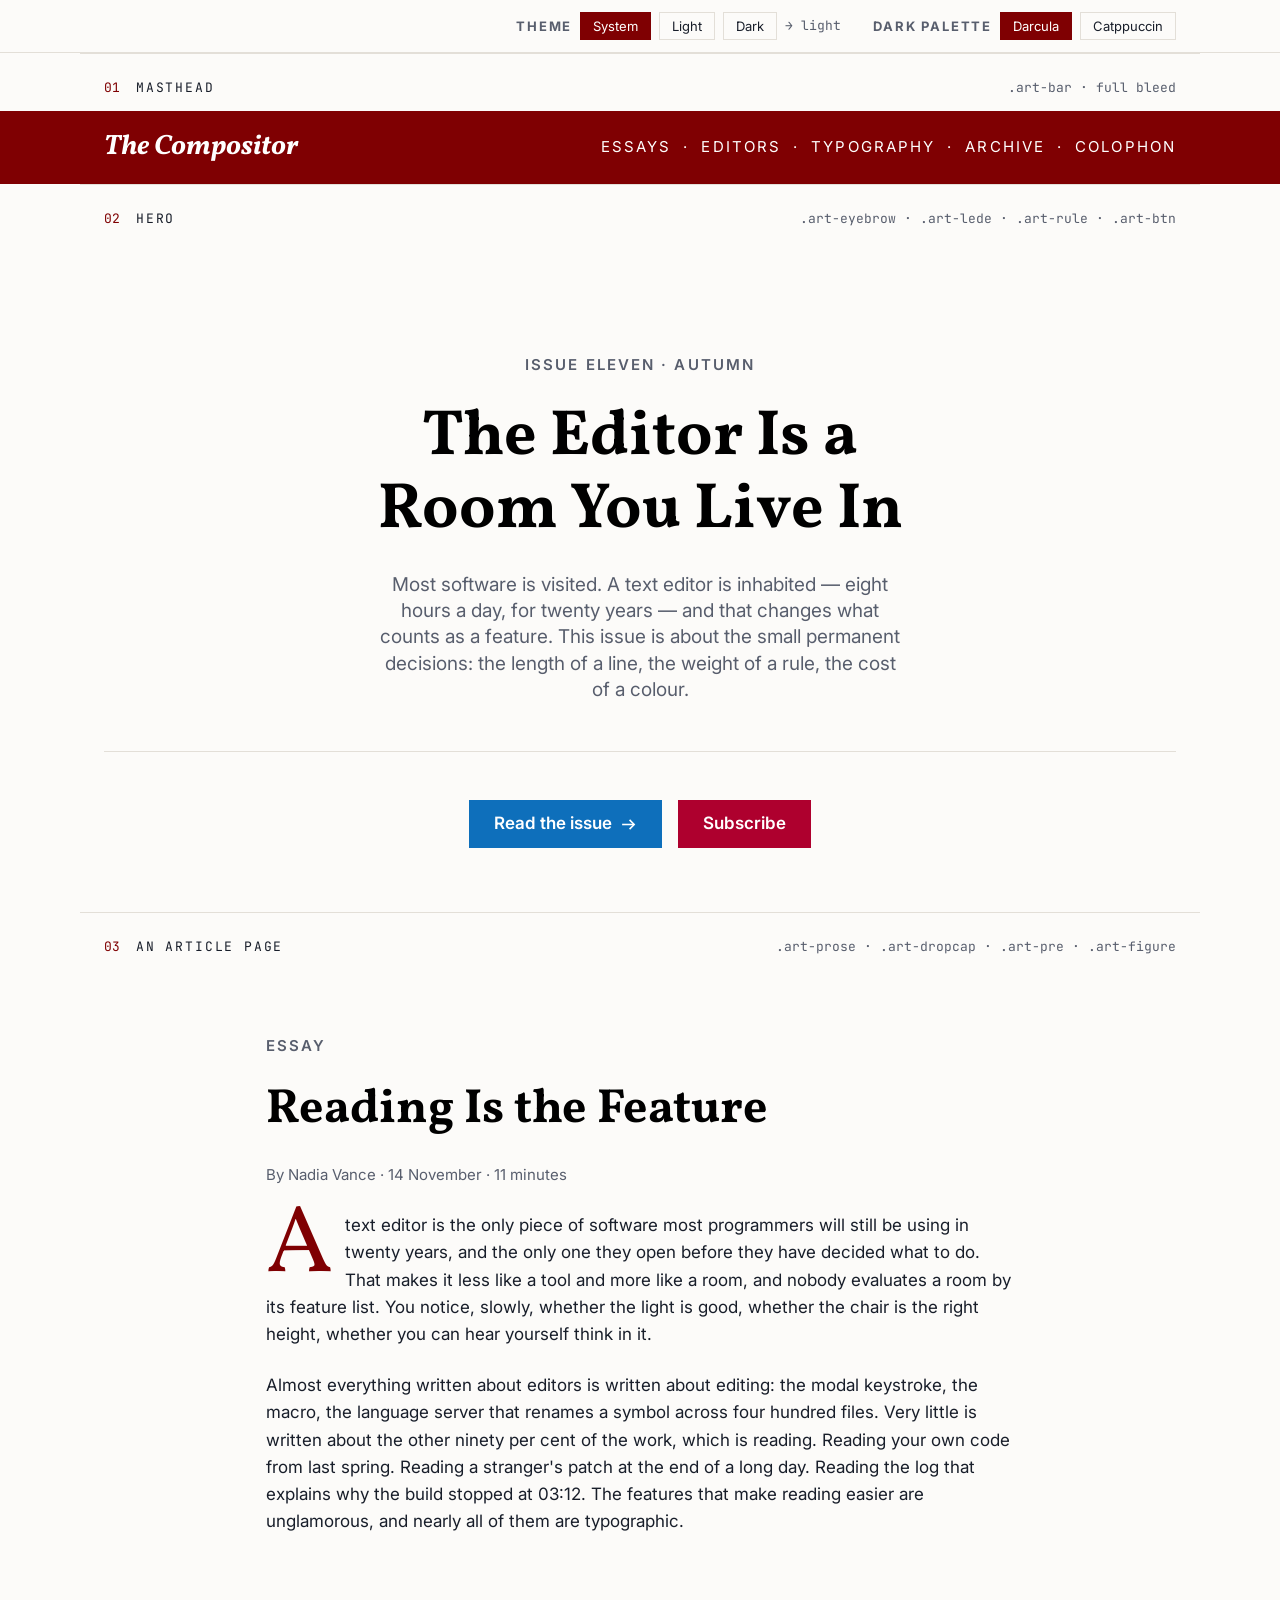
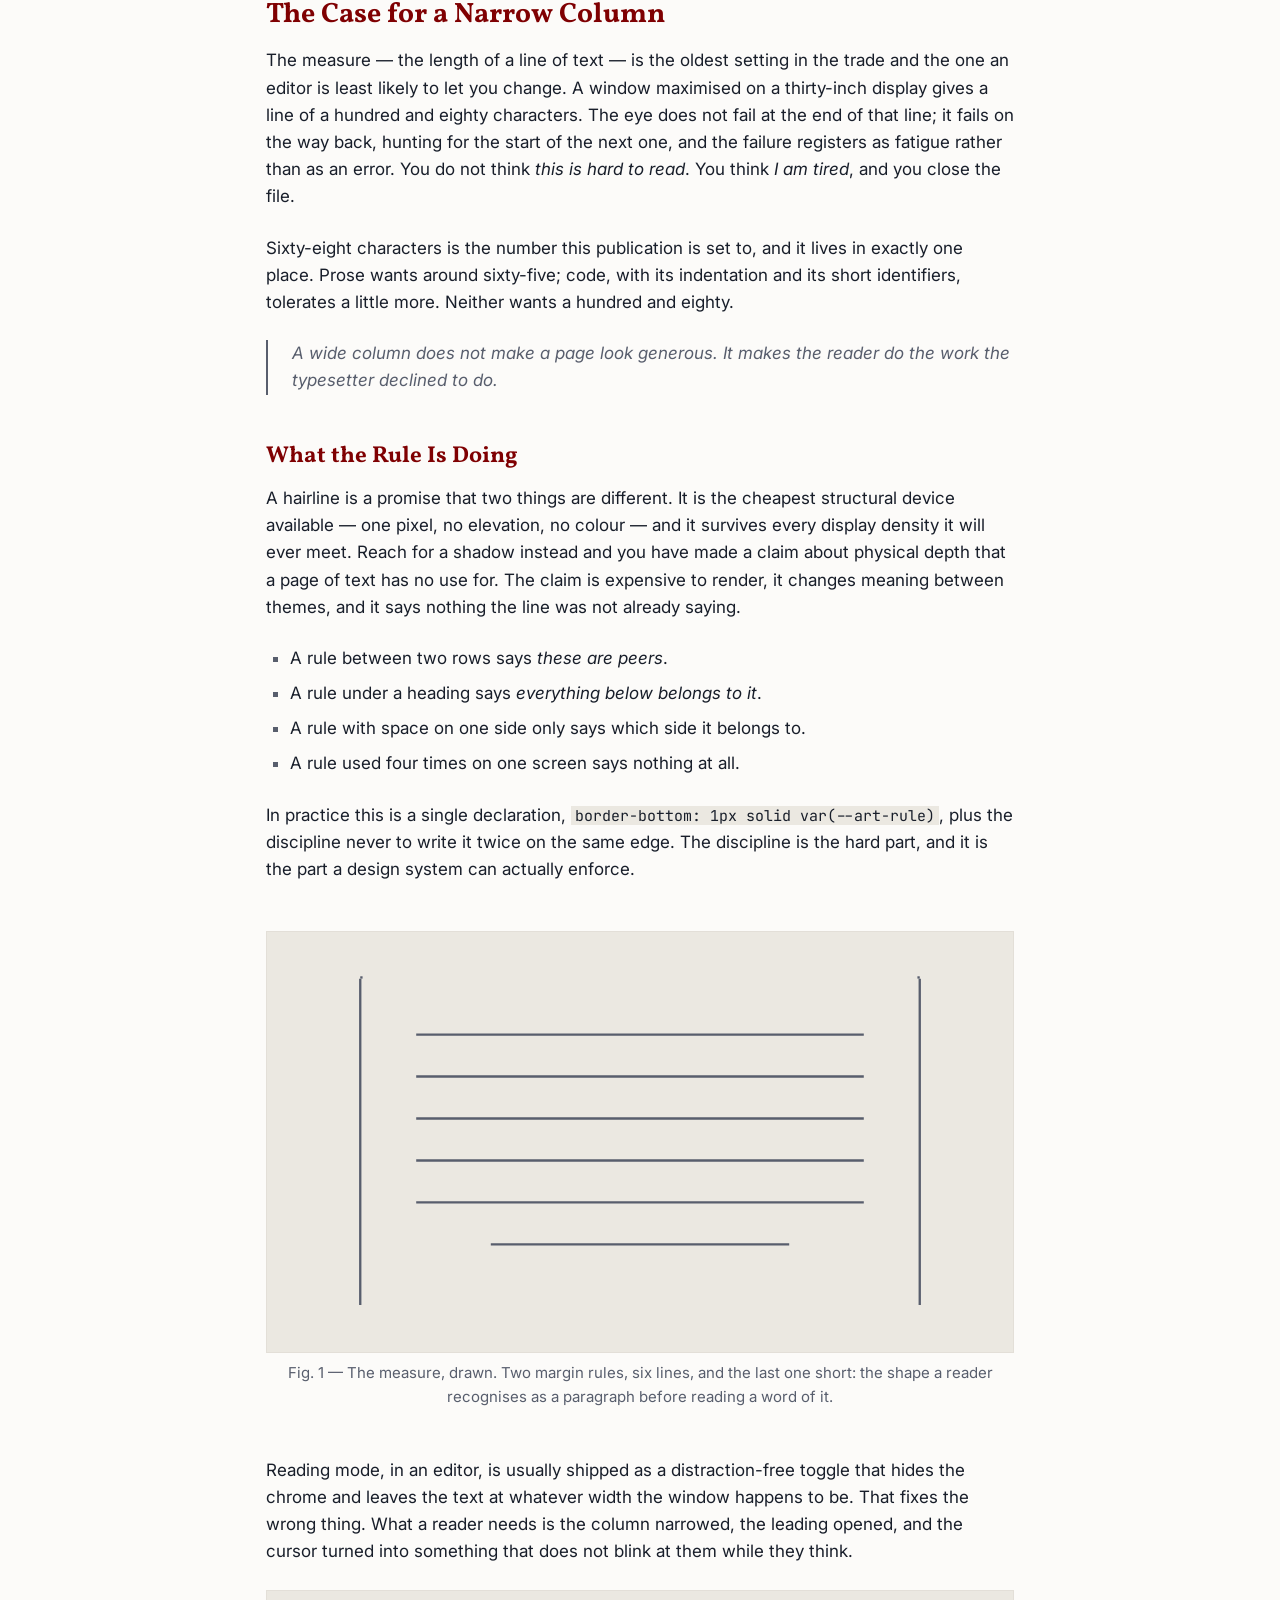
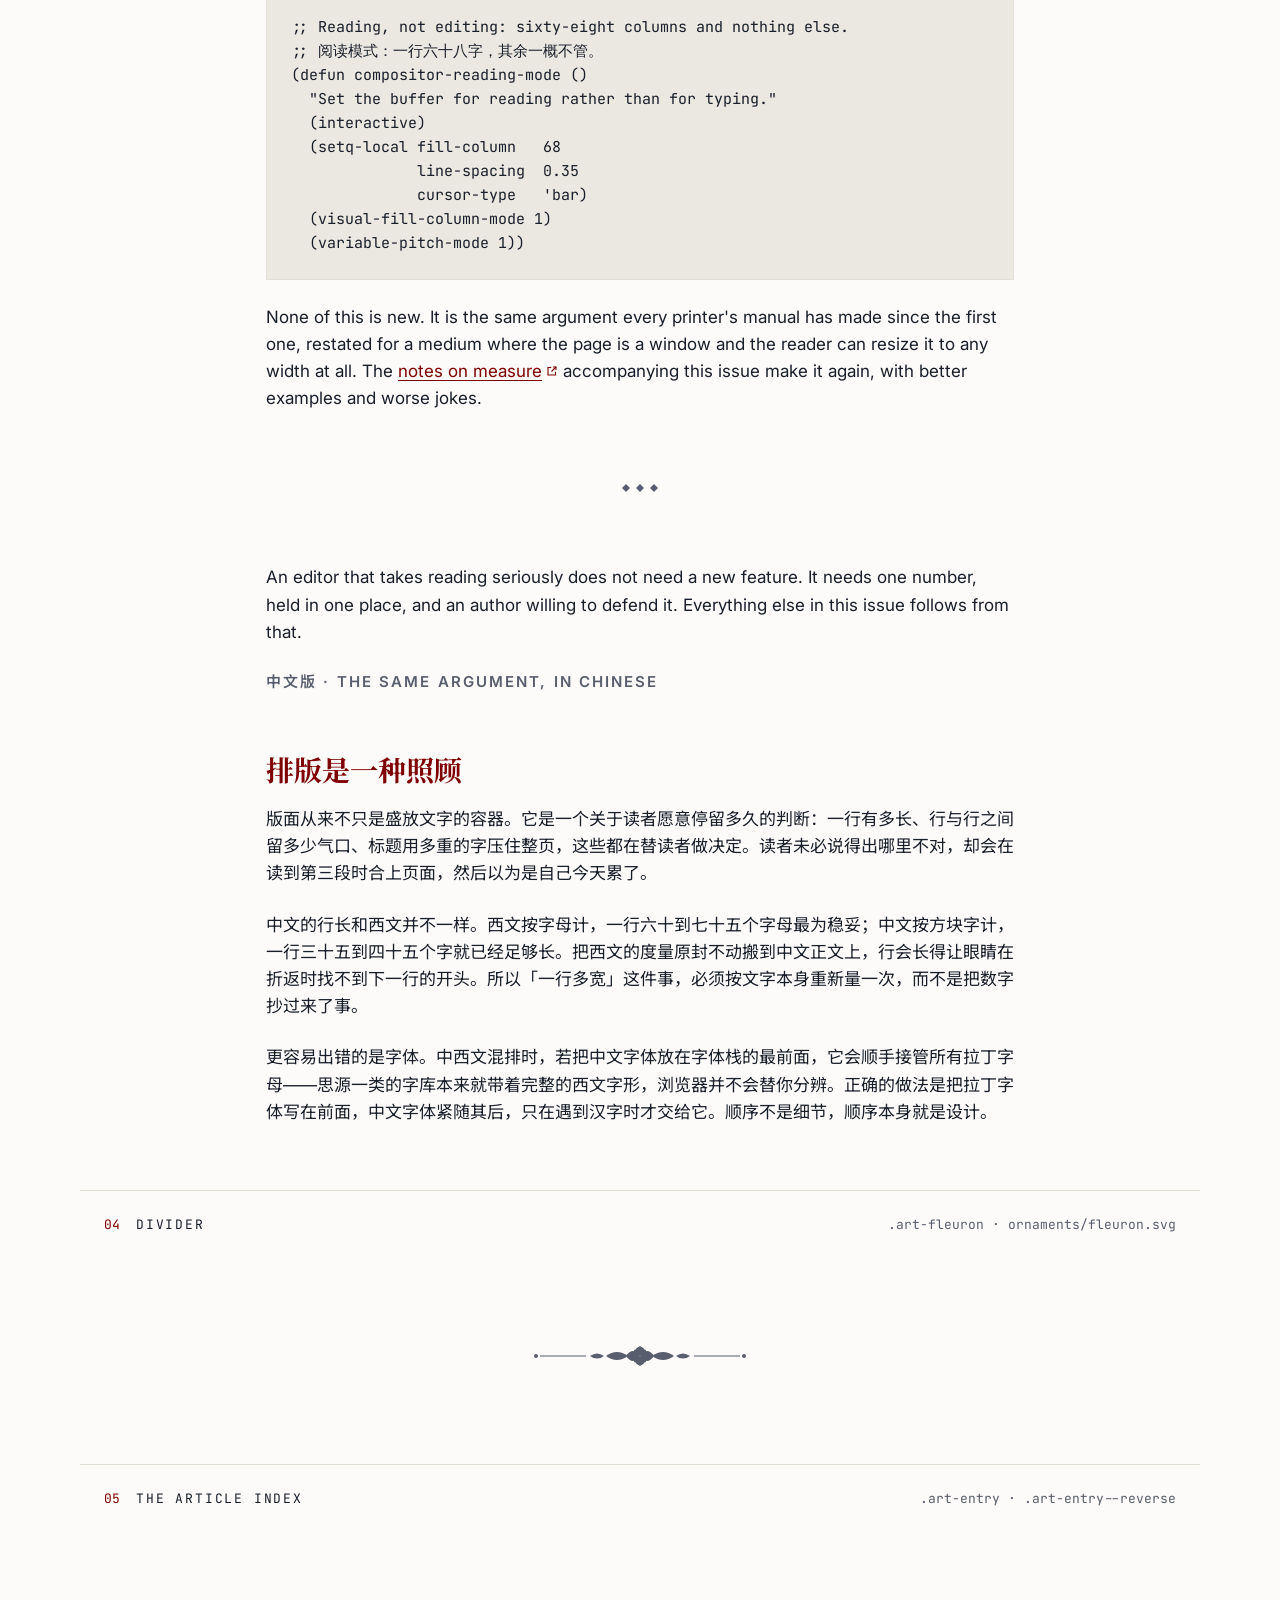
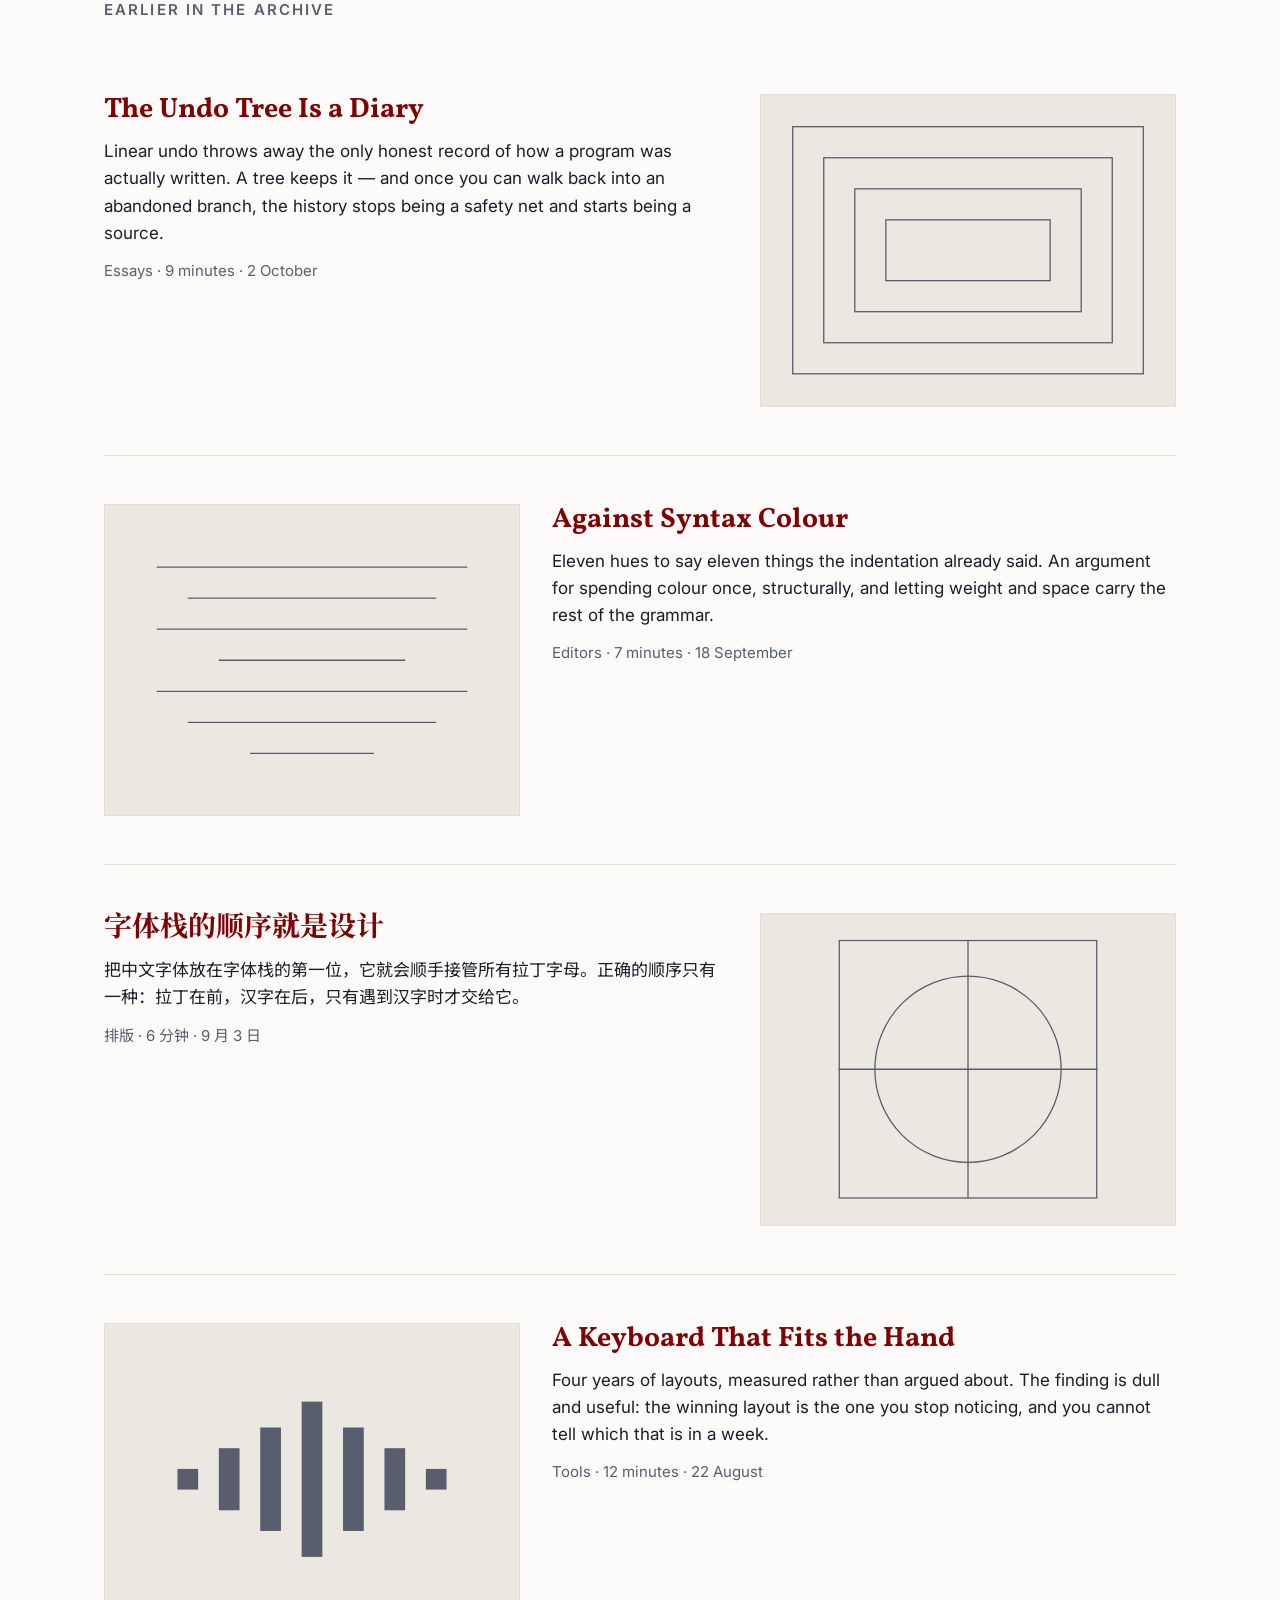
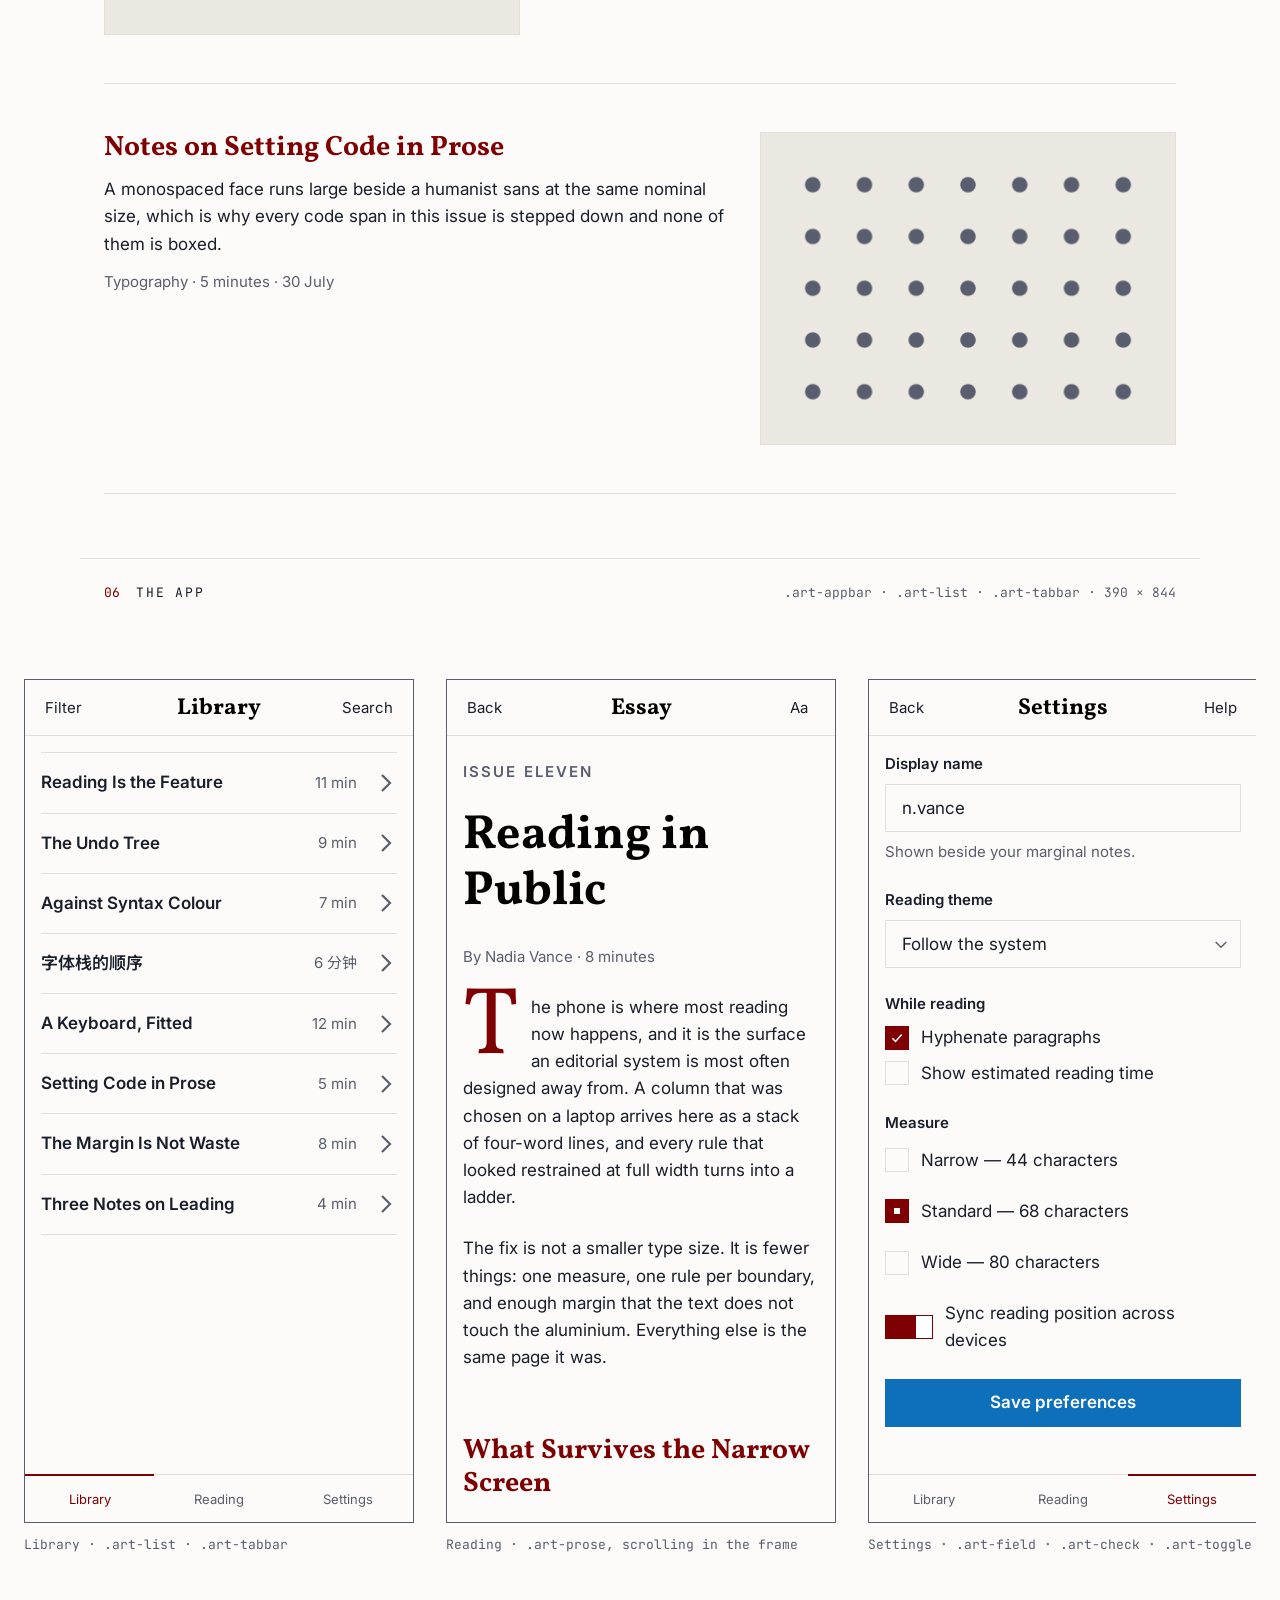
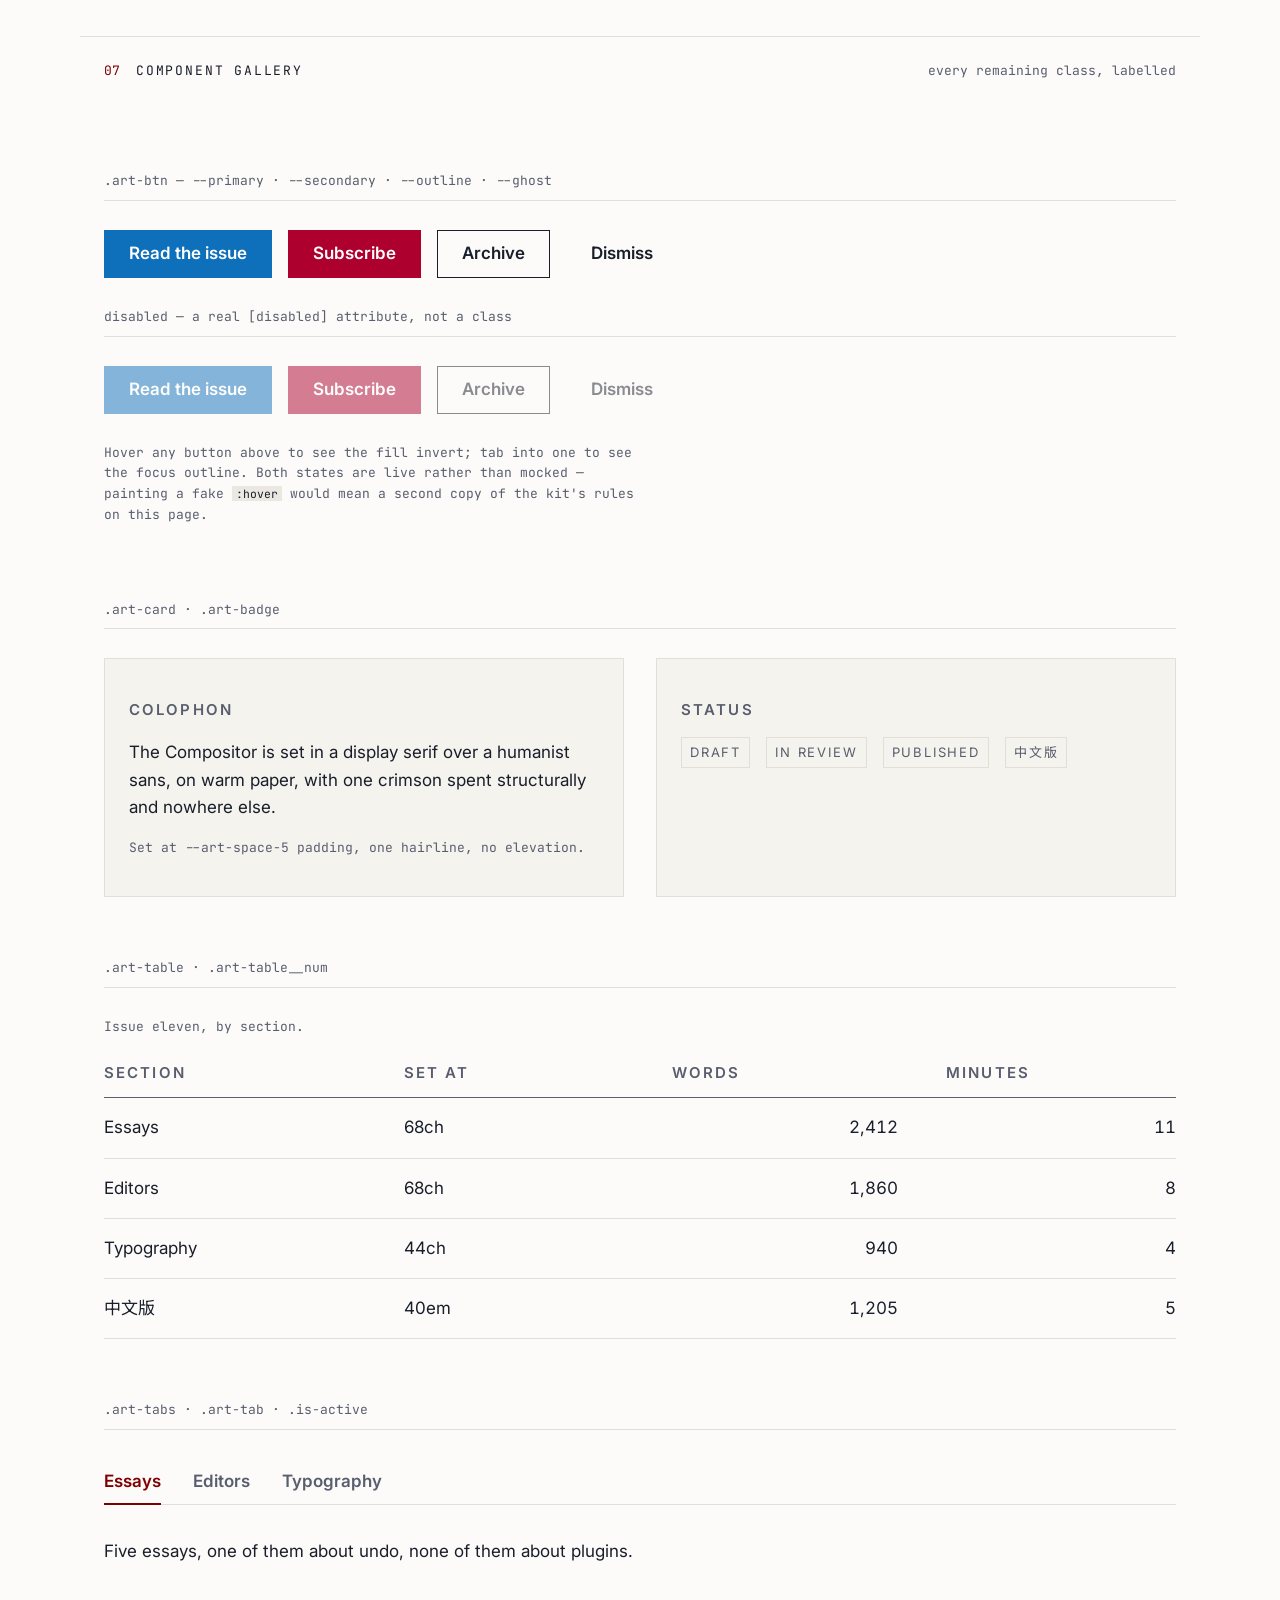
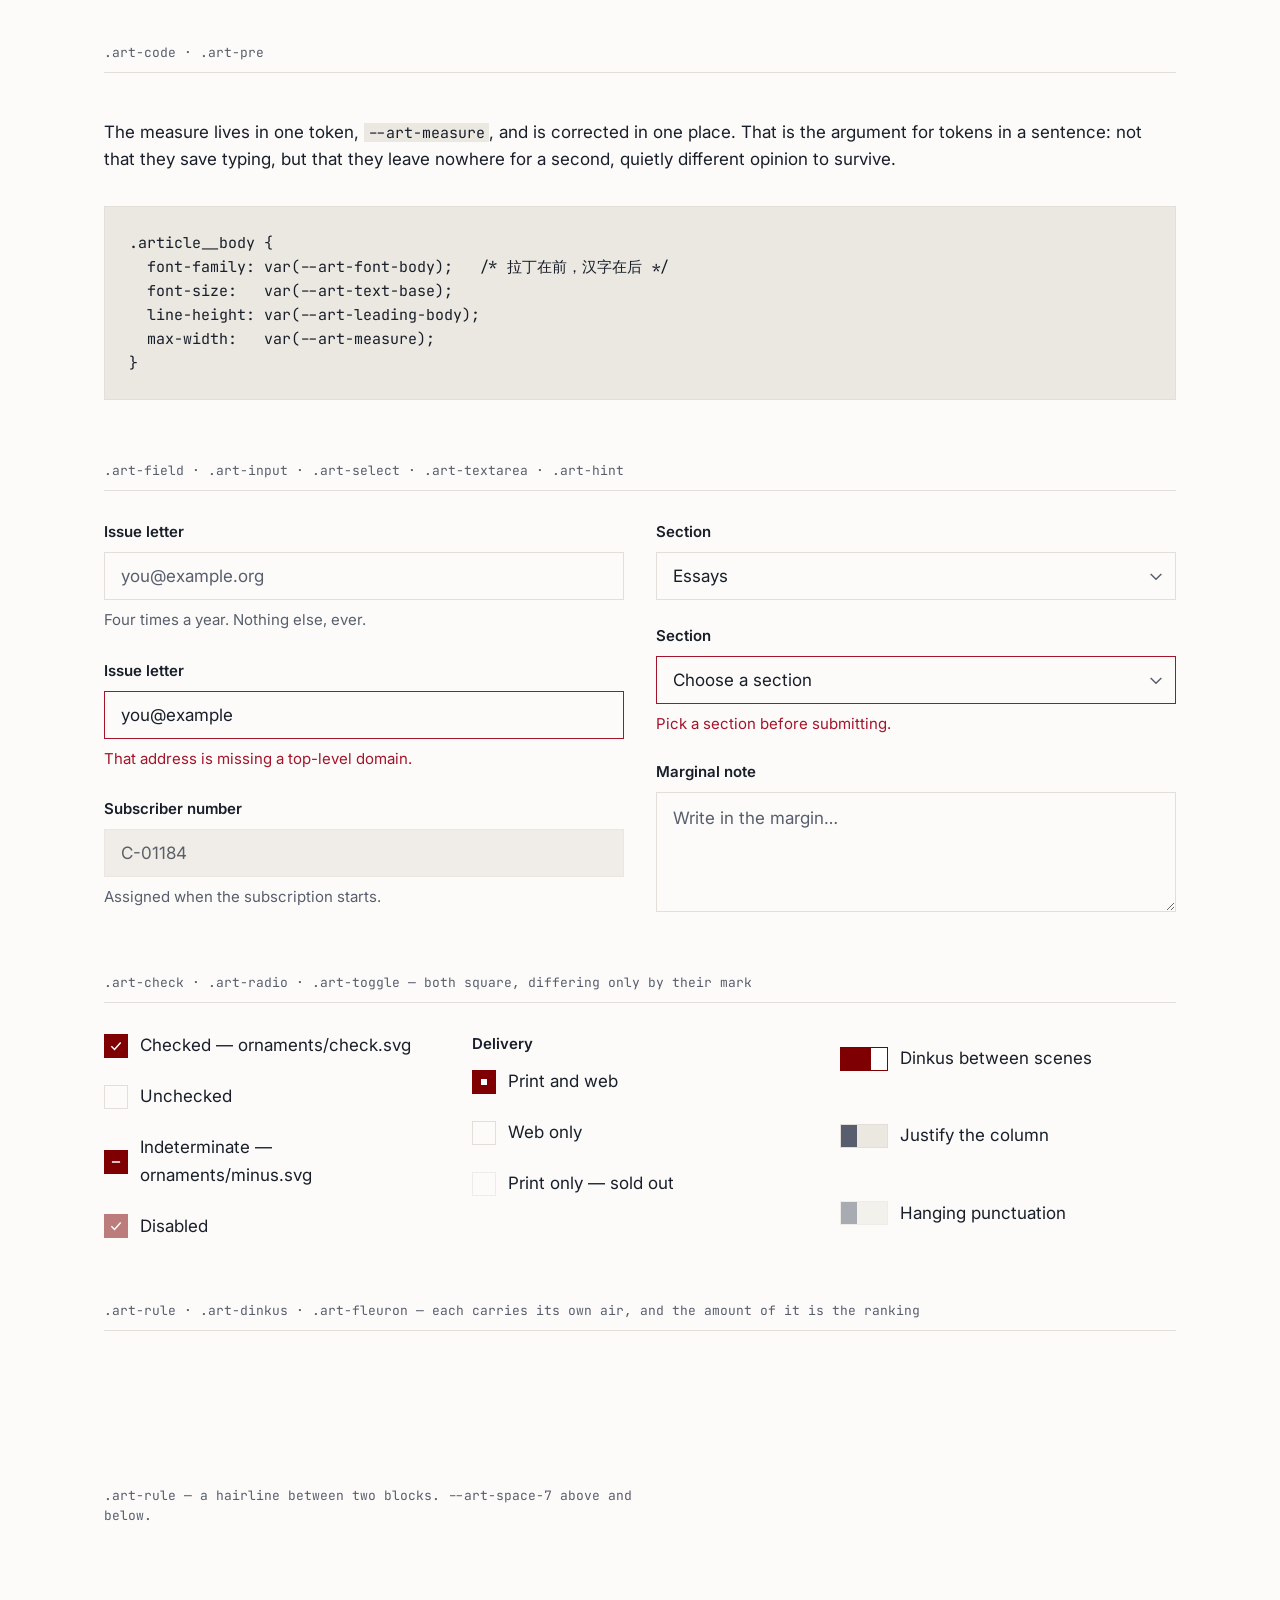
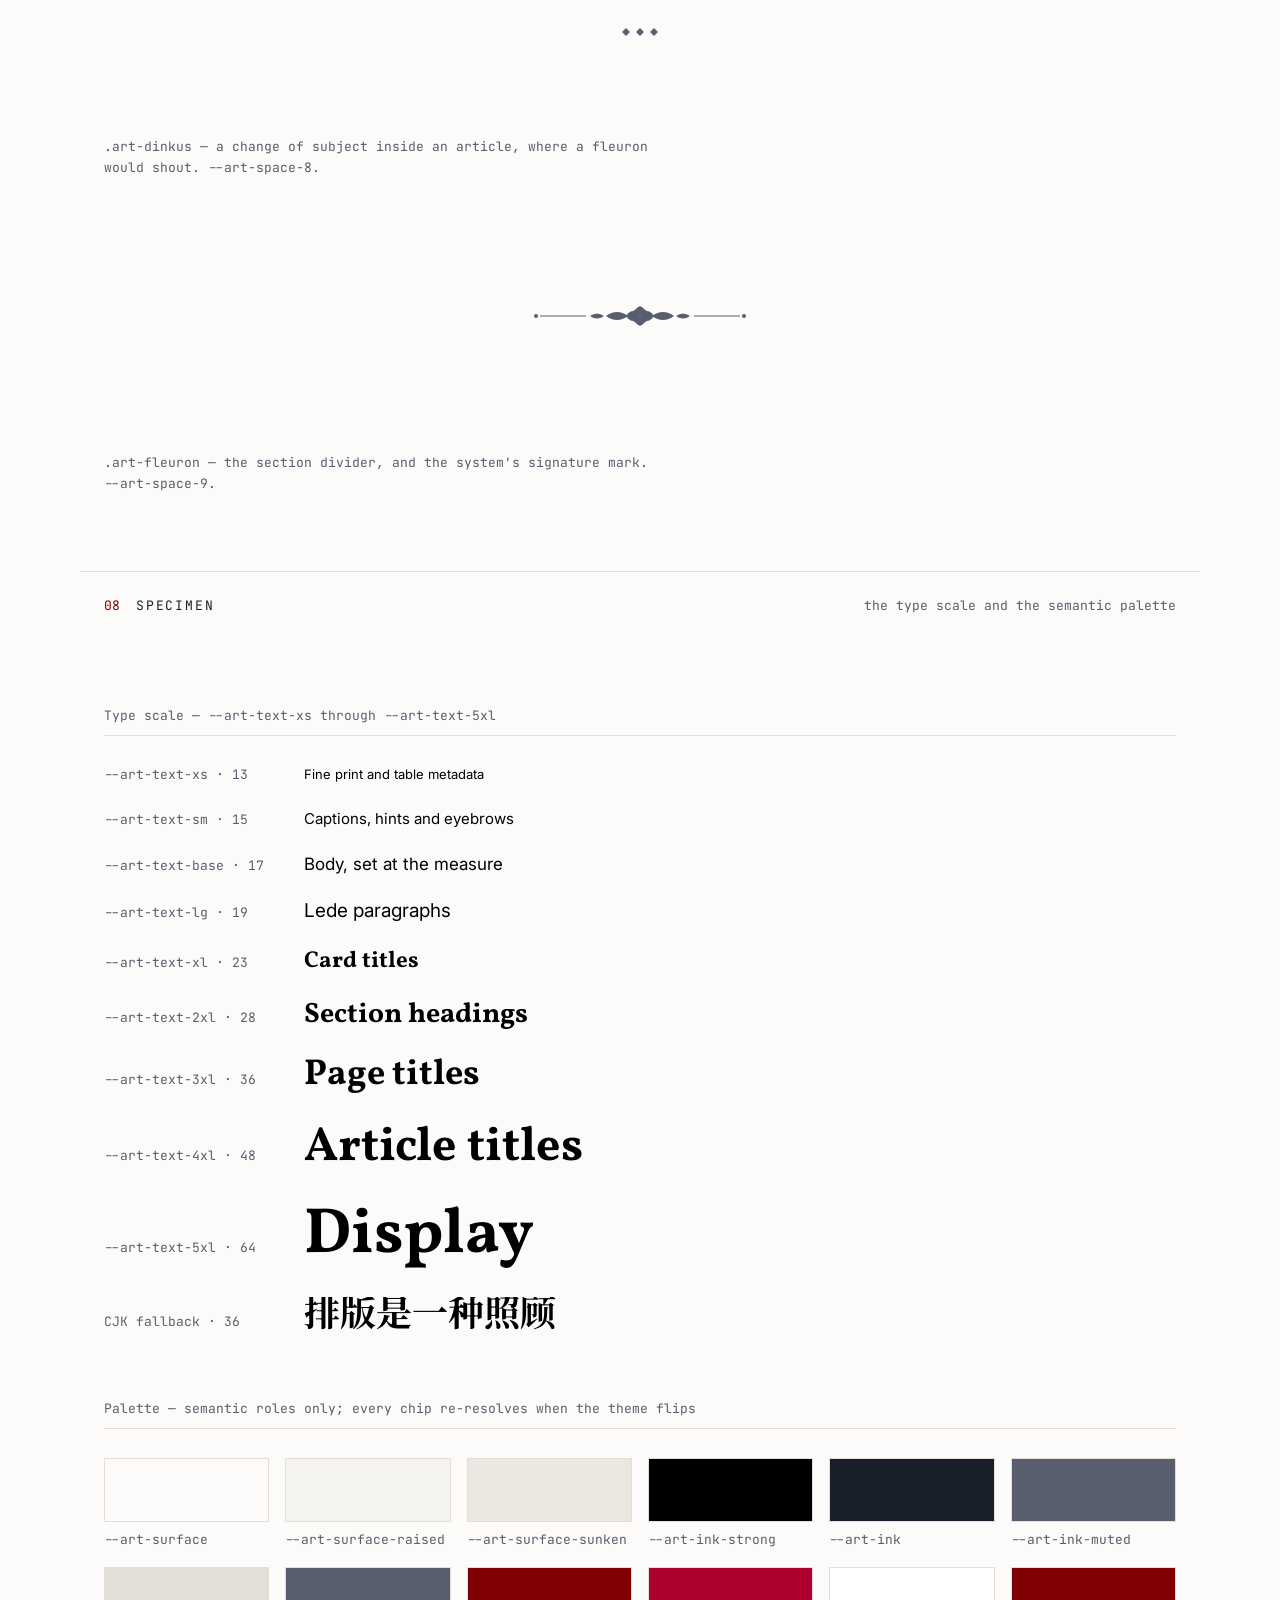
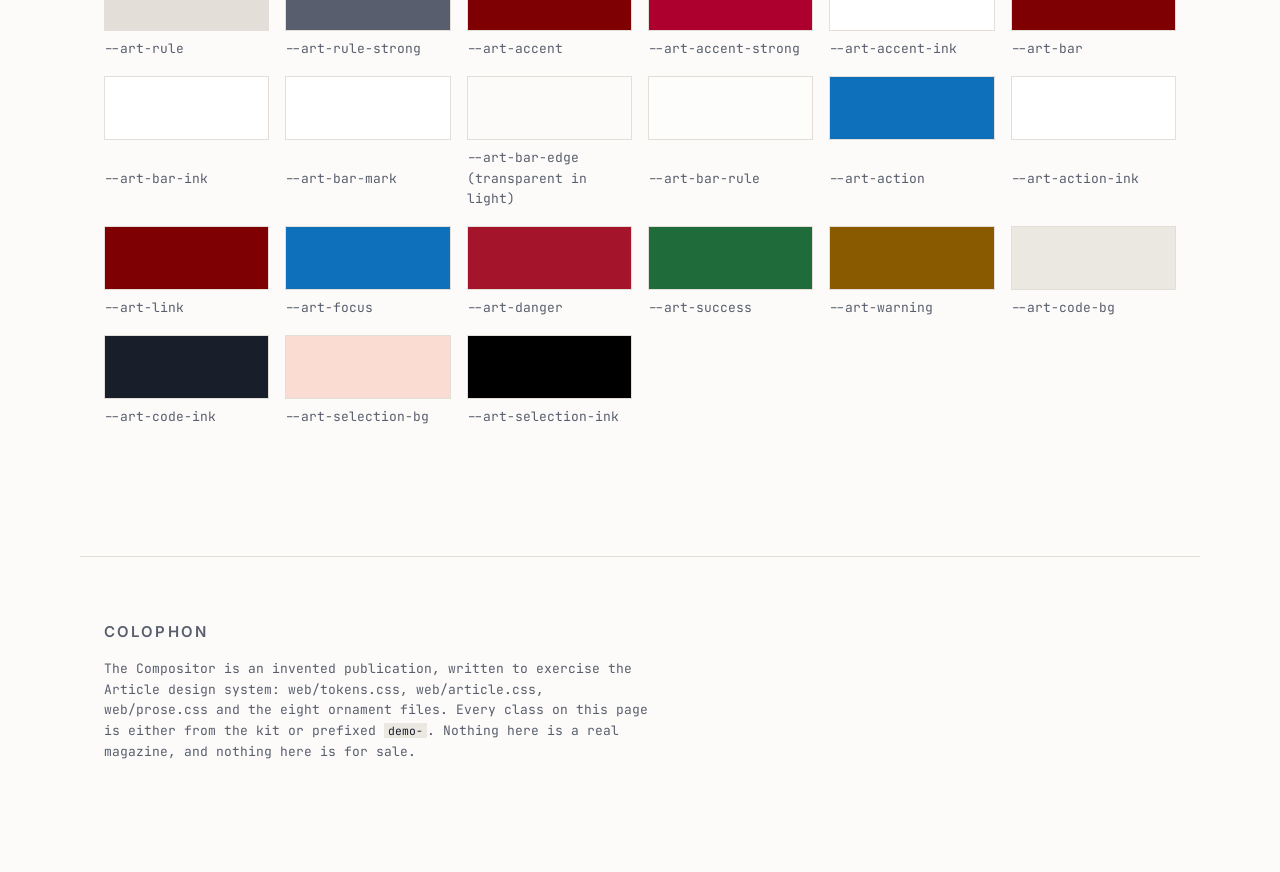
==== demo/index.html @ 0ddede02 "Article v1 — formal editorial design system: two-layer tokens, components, two dark palettes, showca" ====
<!doctype html>
<html lang="en">
<head>
<meta charset="utf-8">
<meta name="viewport" content="width=device-width, initial-scale=1">
<title>The Compositor — the Article design system, in situ</title>
<meta name="description" content="A whole publication, an app, and every component of the Article design system on one page, in two themes and both of its dark palettes.">

<!--
  Two no-flash snippets, inline and BEFORE any stylesheet. A module import
  resolves after the first paint, so by the time it runs the flash has already
  happened. The first is web/theme.js's NO_FLASH_SNIPPET verbatim (THEME_KEY
  substituted); the second is the same trick for the alternate dark palette.
  Only the alternate is ever written: the shipped palette IS the absence of the
  attribute, so there is nothing to restore for it.
-->
<script>(function(){try{var m=localStorage.getItem('art-theme');if(m==='light'||m==='dark')document.documentElement.setAttribute('data-theme',m);}catch(e){}})();</script>
<script>(function(){try{if(localStorage.getItem('art-demo-dark')==='catppuccin')document.documentElement.setAttribute('data-dark','catppuccin');}catch(e){}})();</script>

<link rel="preconnect" href="https://fonts.googleapis.com">
<link rel="preconnect" href="https://fonts.gstatic.com" crossorigin>
<!--
  The locked pairing — Vollkorn, Inter, JetBrains Mono — and the three CJK
  faces it falls through to. Google serves Noto Serif SC / Noto Sans SC /
  Noto Sans Mono in ~300 unicode-range slices, so the Chinese section below
  pulls only the slices it actually uses.
-->
<link rel="stylesheet" href="https://fonts.googleapis.com/css2?family=Inter:ital,opsz,wght@0,14..32,400..800;1,14..32,400..700&amp;family=JetBrains+Mono:ital,wght@0,400..700;1,400&amp;family=Noto+Sans+Mono:wght@400;600&amp;family=Noto+Sans+SC:wght@400;600;700&amp;family=Noto+Serif+SC:wght@400;700;900&amp;family=Vollkorn:ital,wght@0,400..900;1,400..700&amp;display=swap">

<link rel="stylesheet" href="../web/tokens.css">
<link rel="stylesheet" href="../web/article.css">
<link rel="stylesheet" href="../web/prose.css">

<style>
/* ==========================================================================
   demo/index.html — PAGE-LOCAL SCAFFOLDING ONLY.

   Three rules govern this block, in the order they are easy to break:

     1. Every class defined here is prefixed `demo-`. No `.art-` class is
        invented and none is restyled; where a selector below mentions one it
        is only to seat a kit component on this page's own grid.
     2. Colour arrives exclusively through layer-2 semantic tokens: no
        primitive, no hex, no rgba(), no exceptions. There is not one colour
        value in this file. Both dark palettes live in web/tokens.css, and the
        control below picks between them with an attribute, never with a
        value.
     3. No box-shadow, and no radius except var(--art-radius) — including the
        phone frames, which are drawn as hairlines like everything else.
   ========================================================================== */

*, *::before, *::after { box-sizing: border-box; }
html { -webkit-text-size-adjust: 100%; }
body { margin: 0; }
svg, img { max-width: 100%; }

/* --------------------------------------------------------------------------
   PAGE GRID

   One column. --art-measure caps the reading column independently, so this
   width only has to hold a 3fr/2fr index row and three phone frames.
   -------------------------------------------------------------------------- */
.demo-shell {
  width: 100%;
  max-width: 1120px;
  margin-inline: auto;
  padding-inline: var(--art-space-5);
}

/* Two full-bleed strips whose CONTENTS have to line up with the shell above:
   the padding grows to swallow the page gutter and collapses back to the
   shell's own padding once the viewport is narrower than the shell. */
.demo-bar,
.demo-controls {
  padding-inline: max(var(--art-space-5), calc((100% - 1120px) / 2 + var(--art-space-5)));
}

.demo-section { padding-block: var(--art-space-8); }

/* --------------------------------------------------------------------------
   CONTROLS — sticky strip, contents pushed right.

   Two groups: the theme, and the dark palette it governs. Nothing else on
   this page is a choice — the type and both palettes are settled in
   web/tokens.css — so the strip stays one row deep and out of the way of the
   publication it is presenting.
   -------------------------------------------------------------------------- */
.demo-controls {
  position: sticky;
  top: 0;
  z-index: 30;
  display: flex;
  flex-wrap: wrap;
  align-items: center;
  justify-content: flex-end;
  gap: var(--art-space-3) var(--art-space-6);
  padding-block: var(--art-space-3);
  background-color: var(--art-surface);
  border-bottom: var(--art-rule-width) solid var(--art-rule);
}

.demo-control-group {
  display: flex;
  flex-wrap: wrap;
  align-items: center;
  gap: var(--art-space-2);
}

.demo-control-label {
  font-family: var(--art-font-body);
  font-size: var(--art-text-xs);
  font-weight: 700;
  text-transform: uppercase;
  letter-spacing: var(--art-tracking-eyebrow);
  color: var(--art-ink-muted);
}

.demo-chip {
  appearance: none;
  -webkit-appearance: none;
  padding: var(--art-space-1) var(--art-space-3);
  font-family: var(--art-font-body);
  font-size: var(--art-text-xs);
  line-height: 1.4;
  color: var(--art-ink);
  background-color: var(--art-surface);
  border: var(--art-rule-width) solid var(--art-rule);
  border-radius: var(--art-radius);
  cursor: pointer;
  transition:
    color var(--art-motion-fast) var(--art-motion-ease),
    background-color var(--art-motion-fast) var(--art-motion-ease),
    border-color var(--art-motion-fast) var(--art-motion-ease);
}

.demo-chip:hover { border-color: var(--art-rule-strong); color: var(--art-ink-strong); }

.demo-chip[aria-pressed="true"] {
  background-color: var(--art-accent);
  border-color: var(--art-accent);
  color: var(--art-accent-ink);
}

.demo-readout {
  font-family: var(--art-font-mono);
  font-size: var(--art-text-xs);
  color: var(--art-ink-muted);
}

/* --------------------------------------------------------------------------
   SHOWCASE CHROME — the numbered marker above each section.

   Set in the mono face and the muted ink on purpose: the page's own furniture
   has to be legible as NOT part of the publication it is presenting.
   -------------------------------------------------------------------------- */
.demo-marker {
  display: flex;
  flex-wrap: wrap;
  align-items: baseline;
  gap: var(--art-space-2) var(--art-space-4);
  padding-block: var(--art-space-5) var(--art-space-3);
  border-top: var(--art-rule-width) solid var(--art-rule);
  font-family: var(--art-font-mono);
  font-size: var(--art-text-xs);
  line-height: var(--art-leading-body);
  color: var(--art-ink-muted);
}

.demo-marker__num { color: var(--art-accent); }

.demo-marker__name {
  color: var(--art-ink);
  text-transform: uppercase;
  letter-spacing: var(--art-tracking-eyebrow);
}

.demo-marker__note { margin-left: auto; }

/* --------------------------------------------------------------------------
   HERO
   -------------------------------------------------------------------------- */
.demo-hero {
  padding-block: var(--art-space-9) var(--art-space-8);
  text-align: center;
}

.demo-hero__eyebrow { margin-bottom: var(--art-space-5); }

/* The one display headline on the page that is not inside .art-prose, so it
   states its own type. --art-weight-display is the token STYLE.md §1 defines
   for exactly this: a high-contrast serif needs a step of weight in dark. */
.demo-hero__title {
  max-width: 17ch;
  margin: 0 auto var(--art-space-5);
  font-family: var(--art-font-display);
  font-weight: var(--art-weight-display);
  font-size: clamp(var(--art-text-3xl), 6.2vw, var(--art-text-5xl));
  line-height: var(--art-leading-heading);
  color: var(--art-ink-strong);
  text-wrap: balance;
}

.demo-actions {
  display: flex;
  flex-wrap: wrap;
  justify-content: center;
  gap: var(--art-space-4);
  margin-top: var(--art-space-6);
}

/* A mark inside a button: the ornament file, masked over currentColor, so it
   inverts with the label when the fill inverts on hover. */
.demo-mark {
  display: inline-block;
  flex: none;
  width: 1em;
  height: 1em;
  background-color: currentColor;
  mask: url('../ornaments/arrow-right.svg') no-repeat center / contain;
  -webkit-mask: url('../ornaments/arrow-right.svg') no-repeat center / contain;
}

/* --------------------------------------------------------------------------
   ARTWORK PLATES

   Stand-ins for photographs, drawn to the §4 ornament contract: true
   rectangles and circles, mirror-symmetric about the vertical axis,
   currentColor throughout. Inline SVG rather than a data: URI, so the theme
   reaches them.
   -------------------------------------------------------------------------- */
.demo-plate {
  display: block;
  width: 100%;
  height: auto;
  color: var(--art-ink-muted);
  background-color: var(--art-surface-sunken);
  border: var(--art-rule-width) solid var(--art-rule);
}

/* --------------------------------------------------------------------------
   THE READING COLUMN

   .art-prose caps itself at --art-measure and is left-aligned; on a page this
   wide it wants centring, which is a page decision rather than a prose one.
   -------------------------------------------------------------------------- */
.demo-column { margin-inline: auto; }

.demo-index__label { margin-bottom: var(--art-space-5); }

/* --------------------------------------------------------------------------
   PHONE FRAMES

   390 x 844 including the hairline, because the frame IS the device edge —
   there is no bezel to draw and no shadow to lift it off the page. The row
   scrolls sideways inside itself so the page body never does.
   -------------------------------------------------------------------------- */
/* Three 390px frames and two --art-space-6 gaps come to 1234px, which is wider
   than the text column. The row therefore breaks out of the shell and centres
   itself against the viewport, the way a full-bleed plate would; below 1234px
   the padding collapses to the page gutter and the row scrolls inside itself. */
.demo-phones-strip {
  padding-inline: max(var(--art-space-5), calc((100% - 1234px) / 2));
}

.demo-phones {
  display: flex;
  gap: var(--art-space-6);
  overflow-x: auto;
  padding-bottom: var(--art-space-4);
}

.demo-phone-fig {
  flex: none;
  display: flex;
  flex-direction: column;
  gap: var(--art-space-3);
  margin: 0;
}

.demo-phone {
  display: flex;
  flex-direction: column;
  width: 390px;
  height: 844px;
  overflow: hidden;
  background-color: var(--art-surface);
  border: var(--art-rule-width) solid var(--art-rule-strong);
  border-radius: var(--art-radius);
}

/* App bar and tab bar keep their own height; only the screen body flexes. */
.demo-phone > * { flex: none; }

.demo-phone__screen {
  flex: 1 1 auto;
  min-height: 0;
  overflow-y: auto;
  padding: var(--art-space-4);
}

.demo-phone__screen--read {
  padding: var(--art-space-5) var(--art-space-4) var(--art-space-8);
}

.demo-phone__caption {
  font-family: var(--art-font-mono);
  font-size: var(--art-text-xs);
  color: var(--art-ink-muted);
}

/* --------------------------------------------------------------------------
   GALLERY
   -------------------------------------------------------------------------- */
.demo-specs { display: grid; gap: var(--art-space-7); }
.demo-spec { display: grid; gap: var(--art-space-4); }

.demo-spec__label {
  padding-bottom: var(--art-space-2);
  border-bottom: var(--art-rule-width) solid var(--art-rule);
  font-family: var(--art-font-mono);
  font-size: var(--art-text-xs);
  color: var(--art-ink-muted);
}

.demo-row {
  display: flex;
  flex-wrap: wrap;
  align-items: center;
  gap: var(--art-space-4);
}

.demo-cols {
  display: grid;
  grid-template-columns: repeat(auto-fit, minmax(260px, 1fr));
  gap: var(--art-space-6);
}

.demo-stack { display: grid; gap: var(--art-space-5); }

/* A control and its label on one line. The kit has .art-field (a column) but
   nothing for the checkbox/radio/toggle row, so the page supplies it. */
.demo-choice {
  display: flex;
  align-items: center;
  gap: var(--art-space-3);
  font-size: var(--art-text-base);
  color: var(--art-ink);
  cursor: pointer;
}

.demo-fieldset { min-width: 0; margin: 0; padding: 0; border: 0; }
.demo-fieldset legend { padding: 0; margin-bottom: var(--art-space-3); }

/* The page's own asides obey the measure too — a mono face at --art-text-xs
   runs to well over a hundred characters across a 1120px column otherwise. */
.demo-note {
  max-width: var(--art-measure);
  font-family: var(--art-font-mono);
  font-size: var(--art-text-xs);
  color: var(--art-ink-muted);
}

/* .art-table styles the header row but not <caption>, which the UA centres. */
.demo-caption {
  padding-bottom: var(--art-space-3);
  text-align: left;
  font-family: var(--art-font-mono);
  font-size: var(--art-text-xs);
  color: var(--art-ink-muted);
}

/* Anything that can outgrow a 390px screen scrolls inside its own box. */
.demo-scroll { overflow-x: auto; }

/* --------------------------------------------------------------------------
   SPECIMEN
   -------------------------------------------------------------------------- */
.demo-scale { display: grid; gap: var(--art-space-5); }

.demo-scale-row {
  display: grid;
  grid-template-columns: 16ch 1fr;
  gap: var(--art-space-5);
  align-items: baseline;
}

.demo-scale__label {
  font-family: var(--art-font-mono);
  font-size: var(--art-text-xs);
  color: var(--art-ink-muted);
}

.demo-scale__sample {
  min-width: 0;
  overflow-x: auto;
  white-space: nowrap;
  line-height: var(--art-leading-heading);
  color: var(--art-ink-strong);
}

.demo-scale__sample--display {
  font-family: var(--art-font-display);
  font-weight: var(--art-weight-display);
}

.demo-scale__sample--body { font-family: var(--art-font-body); }

.demo-swatches {
  display: grid;
  grid-template-columns: repeat(auto-fill, minmax(148px, 1fr));
  gap: var(--art-space-4);
}

.demo-swatch { display: grid; gap: var(--art-space-2); }

/* --demo-swatch is set per instance to a semantic role, so every chip
   re-resolves when the theme flips and none of them is a literal colour. */
.demo-swatch__chip {
  height: var(--art-space-8);
  background-color: var(--demo-swatch);
  border: var(--art-rule-width) solid var(--art-rule);
  border-radius: var(--art-radius);
}

.demo-swatch__name {
  font-family: var(--art-font-mono);
  font-size: var(--art-text-xs);
  color: var(--art-ink-muted);
  overflow-wrap: anywhere;
}

/* --------------------------------------------------------------------------
   FOOT
   -------------------------------------------------------------------------- */
.demo-foot {
  margin-top: var(--art-space-8);
  padding-block: var(--art-space-7) var(--art-space-9);
  border-top: var(--art-rule-width) solid var(--art-rule);
}

/* --------------------------------------------------------------------------
   RESPONSIVE
   -------------------------------------------------------------------------- */
@media (max-width: 900px) {
  .demo-scale-row { grid-template-columns: 1fr; gap: var(--art-space-2); }
}

@media (max-width: 700px) {
  /* Even two groups wrap on a 390px screen, and a pinned strip there costs a
     real slice of the viewport, so on phones it scrolls away. */
  .demo-controls { position: static; justify-content: flex-start; }
  .demo-section { padding-block: var(--art-space-7); }
  .demo-hero { padding-block: var(--art-space-8) var(--art-space-7); }
}
</style>
</head>

<body>

<!-- ======================================================================
     CONTROLS
     ====================================================================== -->
<div class="demo-controls">
  <div class="demo-control-group">
    <span class="demo-control-label" id="demo-theme-label">Theme</span>
    <button class="demo-chip" type="button" data-theme-mode="system" aria-pressed="false" aria-describedby="demo-theme-label">System</button>
    <button class="demo-chip" type="button" data-theme-mode="light"  aria-pressed="false" aria-describedby="demo-theme-label">Light</button>
    <button class="demo-chip" type="button" data-theme-mode="dark"   aria-pressed="false" aria-describedby="demo-theme-label">Dark</button>
    <span class="demo-readout">&rarr;&nbsp;<span id="demo-resolved">light</span></span>
  </div>

  <!-- The dark palette. Both palettes are dark-only by construction, so this
       group is inert in light — which is why a click here also switches the
       page to dark. -->
  <div class="demo-control-group">
    <span class="demo-control-label" id="demo-dark-label">Dark palette</span>
    <button class="demo-chip" type="button" data-dark-key="darcula" aria-pressed="false" aria-describedby="demo-dark-label">Darcula</button>
    <button class="demo-chip" type="button" data-dark-key="catppuccin" aria-pressed="false" aria-describedby="demo-dark-label">Catppuccin</button>
  </div>
</div>

<div class="demo-shell demo-marker">
  <span class="demo-marker__num">01</span>
  <span class="demo-marker__name">Masthead</span>
  <span class="demo-marker__note">.art-bar &middot; full bleed</span>
</div>

<!-- ======================================================================
     01 — MASTHEAD
     ====================================================================== -->
<header class="art-bar demo-bar">
  <a class="art-bar__mark" href="#">The Compositor</a>
  <nav class="art-bar__nav" aria-label="Sections">
    <a class="art-bar__link" href="#article">Essays</a>
    <a class="art-bar__link" href="#index">Editors</a>
    <a class="art-bar__link" href="#specimen">Typography</a>
    <a class="art-bar__link" href="#index">Archive</a>
    <a class="art-bar__link" href="#colophon">Colophon</a>
  </nav>
</header>

<main>

  <!-- ====================================================================
       02 — HERO
       ==================================================================== -->
  <div class="demo-shell demo-marker">
    <span class="demo-marker__num">02</span>
    <span class="demo-marker__name">Hero</span>
    <span class="demo-marker__note">.art-eyebrow &middot; .art-lede &middot; .art-rule &middot; .art-btn</span>
  </div>

  <section class="demo-shell demo-hero" aria-label="Issue opener">
    <p class="art-eyebrow demo-hero__eyebrow">Issue Eleven &middot; Autumn</p>
    <h1 class="demo-hero__title">The Editor Is a Room You Live In</h1>
    <p class="art-lede">Most software is visited. A text editor is inhabited &mdash; eight hours a day, for twenty years &mdash; and that changes what counts as a feature. This issue is about the small permanent decisions: the length of a line, the weight of a rule, the cost of a colour.</p>
    <hr class="art-rule">
    <div class="demo-actions">
      <button class="art-btn art-btn--primary" type="button">Read the issue <span class="demo-mark" aria-hidden="true"></span></button>
      <button class="art-btn art-btn--secondary" type="button">Subscribe</button>
    </div>
  </section>

  <!-- ====================================================================
       03 — AN ARTICLE PAGE
       ==================================================================== -->
  <div class="demo-shell demo-marker">
    <span class="demo-marker__num">03</span>
    <span class="demo-marker__name">An article page</span>
    <span class="demo-marker__note">.art-prose &middot; .art-dropcap &middot; .art-pre &middot; .art-figure</span>
  </div>

  <div class="demo-shell demo-section" id="article">
    <article class="art-prose demo-column">
      <p class="art-eyebrow">Essay</p>
      <h1>Reading Is the Feature</h1>
      <p><small>By Nadia Vance &middot; 14 November &middot; 11 minutes</small></p>

      <p><span class="art-dropcap">A</span> text editor is the only piece of software most programmers will still be using in twenty years, and the only one they open before they have decided what to do. That makes it less like a tool and more like a room, and nobody evaluates a room by its feature list. You notice, slowly, whether the light is good, whether the chair is the right height, whether you can hear yourself think in it.</p>

      <p>Almost everything written about editors is written about editing: the modal keystroke, the macro, the language server that renames a symbol across four hundred files. Very little is written about the other ninety per cent of the work, which is reading. Reading your own code from last spring. Reading a stranger's patch at the end of a long day. Reading the log that explains why the build stopped at 03:12. The features that make reading easier are unglamorous, and nearly all of them are typographic.</p>

      <h2>The Case for a Narrow Column</h2>

      <p>The measure &mdash; the length of a line of text &mdash; is the oldest setting in the trade and the one an editor is least likely to let you change. A window maximised on a thirty-inch display gives a line of a hundred and eighty characters. The eye does not fail at the end of that line; it fails on the way back, hunting for the start of the next one, and the failure registers as fatigue rather than as an error. You do not think <em>this is hard to read</em>. You think <em>I am tired</em>, and you close the file.</p>

      <p>Sixty-eight characters is the number this publication is set to, and it lives in exactly one place. Prose wants around sixty-five; code, with its indentation and its short identifiers, tolerates a little more. Neither wants a hundred and eighty.</p>

      <blockquote>
        <p>A wide column does not make a page look generous. It makes the reader do the work the typesetter declined to do.</p>
      </blockquote>

      <h3>What the Rule Is Doing</h3>

      <p>A hairline is a promise that two things are different. It is the cheapest structural device available &mdash; one pixel, no elevation, no colour &mdash; and it survives every display density it will ever meet. Reach for a shadow instead and you have made a claim about physical depth that a page of text has no use for. The claim is expensive to render, it changes meaning between themes, and it says nothing the line was not already saying.</p>

      <ul>
        <li>A rule between two rows says <em>these are peers</em>.</li>
        <li>A rule under a heading says <em>everything below belongs to it</em>.</li>
        <li>A rule with space on one side only says which side it belongs to.</li>
        <li>A rule used four times on one screen says nothing at all.</li>
      </ul>

      <p>In practice this is a single declaration, <code>border-bottom: 1px solid var(--art-rule)</code>, plus the discipline never to write it twice on the same edge. The discipline is the hard part, and it is the part a design system can actually enforce.</p>

      <figure class="art-figure">
        <svg class="demo-plate" viewBox="0 0 320 180" role="img" aria-label="Diagram: a 68-character column held between two margin rules.">
          <g fill="none" stroke="currentColor" stroke-width="1" stroke-linecap="butt" stroke-linejoin="miter">
            <path d="M40 20 V160"/>
            <path d="M280 20 V160"/>
            <path d="M64 44 H256"/>
            <path d="M64 62 H256"/>
            <path d="M64 80 H256"/>
            <path d="M64 98 H256"/>
            <path d="M64 116 H256"/>
            <path d="M96 134 H224"/>
          </g>
          <g fill="currentColor">
            <rect x="40" y="19" width="1" height="1"/>
            <rect x="279" y="19" width="1" height="1"/>
          </g>
        </svg>
        <figcaption class="art-figure__caption">Fig. 1 &mdash; The measure, drawn. Two margin rules, six lines, and the last one short: the shape a reader recognises as a paragraph before reading a word of it.</figcaption>
      </figure>

      <p>Reading mode, in an editor, is usually shipped as a distraction-free toggle that hides the chrome and leaves the text at whatever width the window happens to be. That fixes the wrong thing. What a reader needs is the column narrowed, the leading opened, and the cursor turned into something that does not blink at them while they think.</p>

<pre class="art-pre"><code>;; Reading, not editing: sixty-eight columns and nothing else.
;; 阅读模式：一行六十八字，其余一概不管。
(defun compositor-reading-mode ()
  "Set the buffer for reading rather than for typing."
  (interactive)
  (setq-local fill-column   68
              line-spacing  0.35
              cursor-type   'bar)
  (visual-fill-column-mode 1)
  (variable-pitch-mode 1))</code></pre>

      <p>None of this is new. It is the same argument every printer's manual has made since the first one, restated for a medium where the page is a window and the reader can resize it to any width at all. The <a href="https://example.org/notes-on-measure" target="_blank" rel="noopener">notes on measure</a> accompanying this issue make it again, with better examples and worse jokes.</p>

      <hr>

      <p>An editor that takes reading seriously does not need a new feature. It needs one number, held in one place, and an author willing to defend it. Everything else in this issue follows from that.</p>

      <p class="art-eyebrow" lang="zh-Hans">中文版 &middot; The same argument, in Chinese</p>

      <h2 lang="zh-Hans">排版是一种照顾</h2>

      <p lang="zh-Hans">版面从来不只是盛放文字的容器。它是一个关于读者愿意停留多久的判断：一行有多长、行与行之间留多少气口、标题用多重的字压住整页，这些都在替读者做决定。读者未必说得出哪里不对，却会在读到第三段时合上页面，然后以为是自己今天累了。</p>

      <p lang="zh-Hans">中文的行长和西文并不一样。西文按字母计，一行六十到七十五个字母最为稳妥；中文按方块字计，一行三十五到四十五个字就已经足够长。把西文的度量原封不动搬到中文正文上，行会长得让眼睛在折返时找不到下一行的开头。所以「一行多宽」这件事，必须按文字本身重新量一次，而不是把数字抄过来了事。</p>

      <p lang="zh-Hans">更容易出错的是字体。中西文混排时，若把中文字体放在字体栈的最前面，它会顺手接管所有拉丁字母——思源一类的字库本来就带着完整的西文字形，浏览器并不会替你分辨。正确的做法是把拉丁字体写在前面，中文字体紧随其后，只在遇到汉字时才交给它。顺序不是细节，顺序本身就是设计。</p>
    </article>
  </div>

  <!-- ====================================================================
       04 — FLEURON
       ==================================================================== -->
  <div class="demo-shell demo-marker">
    <span class="demo-marker__num">04</span>
    <span class="demo-marker__name">Divider</span>
    <span class="demo-marker__note">.art-fleuron &middot; ornaments/fleuron.svg</span>
  </div>

  <div class="demo-shell">
    <div class="art-fleuron" aria-hidden="true"></div>
  </div>

  <!-- ====================================================================
       05 — THE INDEX
       ==================================================================== -->
  <div class="demo-shell demo-marker">
    <span class="demo-marker__num">05</span>
    <span class="demo-marker__name">The article index</span>
    <span class="demo-marker__note">.art-entry &middot; .art-entry--reverse</span>
  </div>

  <section class="demo-shell demo-section" id="index" aria-labelledby="demo-index-heading">
    <h2 class="art-eyebrow demo-index__label" id="demo-index-heading">Earlier in the archive</h2>

    <article class="art-entry">
      <div class="art-entry__body">
        <h3 class="art-entry__title"><a href="#index">The Undo Tree Is a Diary</a></h3>
        <p class="art-entry__excerpt">Linear undo throws away the only honest record of how a program was actually written. A tree keeps it &mdash; and once you can walk back into an abandoned branch, the history stops being a safety net and starts being a source.</p>
        <p class="art-entry__meta">Essays &middot; 9 minutes &middot; 2 October</p>
      </div>
      <svg class="art-entry__media demo-plate" viewBox="0 0 320 240" aria-hidden="true" focusable="false">
        <g fill="none" stroke="currentColor" stroke-width="1" stroke-linecap="butt" stroke-linejoin="miter">
          <rect x="24.5" y="24.5" width="271" height="191"/>
          <rect x="48.5" y="48.5" width="223" height="143"/>
          <rect x="72.5" y="72.5" width="175" height="95"/>
          <rect x="96.5" y="96.5" width="127" height="47"/>
        </g>
      </svg>
    </article>

    <article class="art-entry art-entry--reverse">
      <div class="art-entry__body">
        <h3 class="art-entry__title"><a href="#index">Against Syntax Colour</a></h3>
        <p class="art-entry__excerpt">Eleven hues to say eleven things the indentation already said. An argument for spending colour once, structurally, and letting weight and space carry the rest of the grammar.</p>
        <p class="art-entry__meta">Editors &middot; 7 minutes &middot; 18 September</p>
      </div>
      <svg class="art-entry__media demo-plate" viewBox="0 0 320 240" aria-hidden="true" focusable="false">
        <g fill="none" stroke="currentColor" stroke-width="1" stroke-linecap="butt" stroke-linejoin="miter">
          <path d="M40 48 H280"/>
          <path d="M64 72 H256"/>
          <path d="M40 96 H280"/>
          <path d="M88 120 H232"/>
          <path d="M40 144 H280"/>
          <path d="M64 168 H256"/>
          <path d="M112 192 H208"/>
        </g>
      </svg>
    </article>

    <article class="art-entry" lang="zh-Hans">
      <div class="art-entry__body">
        <h3 class="art-entry__title"><a href="#index">字体栈的顺序就是设计</a></h3>
        <p class="art-entry__excerpt">把中文字体放在字体栈的第一位，它就会顺手接管所有拉丁字母。正确的顺序只有一种：拉丁在前，汉字在后，只有遇到汉字时才交给它。</p>
        <p class="art-entry__meta">排版 &middot; 6 分钟 &middot; 9 月 3 日</p>
      </div>
      <svg class="art-entry__media demo-plate" viewBox="0 0 320 240" aria-hidden="true" focusable="false">
        <g fill="none" stroke="currentColor" stroke-width="1" stroke-linecap="butt" stroke-linejoin="miter">
          <rect x="60.5" y="20.5" width="199" height="199"/>
          <circle cx="160" cy="120" r="72"/>
          <path d="M60 120 H260"/>
          <path d="M160 20 V220"/>
        </g>
      </svg>
    </article>

    <article class="art-entry art-entry--reverse">
      <div class="art-entry__body">
        <h3 class="art-entry__title"><a href="#index">A Keyboard That Fits the Hand</a></h3>
        <p class="art-entry__excerpt">Four years of layouts, measured rather than argued about. The finding is dull and useful: the winning layout is the one you stop noticing, and you cannot tell which that is in a week.</p>
        <p class="art-entry__meta">Tools &middot; 12 minutes &middot; 22 August</p>
      </div>
      <svg class="art-entry__media demo-plate" viewBox="0 0 320 240" aria-hidden="true" focusable="false">
        <g fill="currentColor">
          <rect x="152" y="60" width="16" height="120"/>
          <rect x="120" y="80" width="16" height="80"/>
          <rect x="184" y="80" width="16" height="80"/>
          <rect x="88" y="96" width="16" height="48"/>
          <rect x="216" y="96" width="16" height="48"/>
          <rect x="56" y="112" width="16" height="16"/>
          <rect x="248" y="112" width="16" height="16"/>
        </g>
      </svg>
    </article>

    <article class="art-entry">
      <div class="art-entry__body">
        <h3 class="art-entry__title"><a href="#index">Notes on Setting Code in Prose</a></h3>
        <p class="art-entry__excerpt">A monospaced face runs large beside a humanist sans at the same nominal size, which is why every code span in this issue is stepped down and none of them is boxed.</p>
        <p class="art-entry__meta">Typography &middot; 5 minutes &middot; 30 July</p>
      </div>
      <svg class="art-entry__media demo-plate" viewBox="0 0 320 240" aria-hidden="true" focusable="false">
        <defs>
          <pattern id="demo-dots" x="20" y="20" width="40" height="40" patternUnits="userSpaceOnUse">
            <circle cx="20" cy="20" r="6" fill="currentColor"/>
          </pattern>
        </defs>
        <rect x="20" y="20" width="280" height="200" fill="url(#demo-dots)"/>
      </svg>
    </article>
  </section>

  <!-- ====================================================================
       06 — THE APP
       ==================================================================== -->
  <div class="demo-shell demo-marker">
    <span class="demo-marker__num">06</span>
    <span class="demo-marker__name">The app</span>
    <span class="demo-marker__note">.art-appbar &middot; .art-list &middot; .art-tabbar &middot; 390 &times; 844</span>
  </div>

  <section class="demo-section demo-phones-strip" aria-label="Phone screens">
    <div class="demo-phones">

      <!-- ---------------- Library ---------------- -->
      <figure class="demo-phone-fig">
        <div class="demo-phone">
          <header class="art-appbar">
            <div class="art-appbar__lead">
              <button class="art-appbar__action" type="button">Filter</button>
            </div>
            <h2 class="art-appbar__title">Library</h2>
            <div class="art-appbar__trail">
              <button class="art-appbar__action" type="button">Search</button>
            </div>
          </header>

          <div class="demo-phone__screen">
            <ul class="art-list">
              <li><a class="art-list-row" href="#">
                <span class="art-list-row__title">Reading Is the Feature</span>
                <span class="art-list-row__meta">11 min</span>
                <span class="art-list-row__chevron" aria-hidden="true"></span>
              </a></li>
              <li><a class="art-list-row" href="#">
                <span class="art-list-row__title">The Undo Tree</span>
                <span class="art-list-row__meta">9 min</span>
                <span class="art-list-row__chevron" aria-hidden="true"></span>
              </a></li>
              <li><a class="art-list-row" href="#">
                <span class="art-list-row__title">Against Syntax Colour</span>
                <span class="art-list-row__meta">7 min</span>
                <span class="art-list-row__chevron" aria-hidden="true"></span>
              </a></li>
              <li><a class="art-list-row" href="#" lang="zh-Hans">
                <span class="art-list-row__title">字体栈的顺序</span>
                <span class="art-list-row__meta">6 分钟</span>
                <span class="art-list-row__chevron" aria-hidden="true"></span>
              </a></li>
              <li><a class="art-list-row" href="#">
                <span class="art-list-row__title">A Keyboard, Fitted</span>
                <span class="art-list-row__meta">12 min</span>
                <span class="art-list-row__chevron" aria-hidden="true"></span>
              </a></li>
              <li><a class="art-list-row" href="#">
                <span class="art-list-row__title">Setting Code in Prose</span>
                <span class="art-list-row__meta">5 min</span>
                <span class="art-list-row__chevron" aria-hidden="true"></span>
              </a></li>
              <li><a class="art-list-row" href="#">
                <span class="art-list-row__title">The Margin Is Not Waste</span>
                <span class="art-list-row__meta">8 min</span>
                <span class="art-list-row__chevron" aria-hidden="true"></span>
              </a></li>
              <li><a class="art-list-row" href="#">
                <span class="art-list-row__title">Three Notes on Leading</span>
                <span class="art-list-row__meta">4 min</span>
                <span class="art-list-row__chevron" aria-hidden="true"></span>
              </a></li>
            </ul>
          </div>

          <nav class="art-tabbar" aria-label="Library sections">
            <a class="art-tabbar__item is-active" href="#" aria-current="page"><span class="art-tabbar__label">Library</span></a>
            <a class="art-tabbar__item" href="#"><span class="art-tabbar__label">Reading</span></a>
            <a class="art-tabbar__item" href="#"><span class="art-tabbar__label">Settings</span></a>
          </nav>
        </div>
        <figcaption class="demo-phone__caption">Library &middot; .art-list &middot; .art-tabbar</figcaption>
      </figure>

      <!-- ---------------- Reading ---------------- -->
      <figure class="demo-phone-fig">
        <div class="demo-phone">
          <header class="art-appbar">
            <div class="art-appbar__lead">
              <button class="art-appbar__action" type="button">Back</button>
            </div>
            <h2 class="art-appbar__title">Essay</h2>
            <div class="art-appbar__trail">
              <button class="art-appbar__action" type="button">Aa</button>
            </div>
          </header>

          <div class="demo-phone__screen demo-phone__screen--read">
            <article class="art-prose">
              <p class="art-eyebrow">Issue Eleven</p>
              <h1>Reading in Public</h1>
              <p><small>By Nadia Vance &middot; 8 minutes</small></p>

              <p><span class="art-dropcap">T</span>he phone is where most reading now happens, and it is the surface an editorial system is most often designed away from. A column that was chosen on a laptop arrives here as a stack of four-word lines, and every rule that looked restrained at full width turns into a ladder.</p>

              <p>The fix is not a smaller type size. It is fewer things: one measure, one rule per boundary, and enough margin that the text does not touch the aluminium. Everything else is the same page it was.</p>

              <h2>What Survives the Narrow Screen</h2>

              <p>Hairlines survive, because they are a pixel wide at any density. Space survives, because it scales. The drop cap survives if it is derived from the metrics of the faces actually in use rather than pinned to a number that was right once.</p>

              <blockquote>
                <p>A design that only works at one width is not a design. It is a screenshot.</p>
              </blockquote>

              <p>What does not survive is decoration that was carrying structure. If a shadow was the only thing separating two regions, the narrow screen will tell you so within a paragraph.</p>

              <hr>

              <p>Read on a train, at arm's length, at six in the morning: that is the real test, and no specimen sheet has ever passed it on a system's behalf.</p>
            </article>
          </div>
        </div>
        <figcaption class="demo-phone__caption">Reading &middot; .art-prose, scrolling in the frame</figcaption>
      </figure>

      <!-- ---------------- Settings ---------------- -->
      <figure class="demo-phone-fig">
        <div class="demo-phone">
          <header class="art-appbar">
            <div class="art-appbar__lead">
              <button class="art-appbar__action" type="button">Back</button>
            </div>
            <h2 class="art-appbar__title">Settings</h2>
            <div class="art-appbar__trail">
              <button class="art-appbar__action" type="button">Help</button>
            </div>
          </header>

          <div class="demo-phone__screen">
            <form class="demo-stack" action="#" novalidate>
              <div class="art-field">
                <label class="art-label" for="app-name">Display name</label>
                <input class="art-input" id="app-name" name="name" type="text" value="n.vance" autocomplete="off">
                <span class="art-hint">Shown beside your marginal notes.</span>
              </div>

              <div class="art-field">
                <label class="art-label" for="app-theme">Reading theme</label>
                <span class="art-select-wrap">
                  <select class="art-select" id="app-theme" name="theme">
                    <option>Follow the system</option>
                    <option>Paper, always</option>
                    <option>Mocha, always</option>
                  </select>
                </span>
              </div>

              <div class="art-field">
                <span class="art-label" id="app-reading-label">While reading</span>
                <label class="demo-choice">
                  <input class="art-check" type="checkbox" checked>
                  <span>Hyphenate paragraphs</span>
                </label>
                <label class="demo-choice">
                  <input class="art-check" type="checkbox">
                  <span>Show estimated reading time</span>
                </label>
              </div>

              <fieldset class="demo-fieldset">
                <legend class="art-label">Measure</legend>
                <div class="demo-stack">
                  <label class="demo-choice">
                    <input class="art-radio" type="radio" name="measure" value="narrow">
                    <span>Narrow &mdash; 44 characters</span>
                  </label>
                  <label class="demo-choice">
                    <input class="art-radio" type="radio" name="measure" value="standard" checked>
                    <span>Standard &mdash; 68 characters</span>
                  </label>
                  <label class="demo-choice">
                    <input class="art-radio" type="radio" name="measure" value="wide">
                    <span>Wide &mdash; 80 characters</span>
                  </label>
                </div>
              </fieldset>

              <label class="demo-choice">
                <input class="art-toggle" type="checkbox" checked>
                <span>Sync reading position across devices</span>
              </label>

              <button class="art-btn art-btn--primary" type="button">Save preferences</button>
            </form>
          </div>

          <nav class="art-tabbar" aria-label="App sections">
            <a class="art-tabbar__item" href="#"><span class="art-tabbar__label">Library</span></a>
            <a class="art-tabbar__item" href="#"><span class="art-tabbar__label">Reading</span></a>
            <a class="art-tabbar__item is-active" href="#" aria-current="page"><span class="art-tabbar__label">Settings</span></a>
          </nav>
        </div>
        <figcaption class="demo-phone__caption">Settings &middot; .art-field &middot; .art-check &middot; .art-toggle</figcaption>
      </figure>

    </div>
  </section>

  <!-- ====================================================================
       07 — COMPONENT GALLERY
       ==================================================================== -->
  <div class="demo-shell demo-marker">
    <span class="demo-marker__num">07</span>
    <span class="demo-marker__name">Component gallery</span>
    <span class="demo-marker__note">every remaining class, labelled</span>
  </div>

  <section class="demo-shell demo-section demo-specs" aria-label="Component gallery">

    <!-- Buttons -->
    <div class="demo-spec">
      <p class="demo-spec__label">.art-btn &mdash; --primary &middot; --secondary &middot; --outline &middot; --ghost</p>
      <div class="demo-row">
        <button class="art-btn art-btn--primary" type="button">Read the issue</button>
        <button class="art-btn art-btn--secondary" type="button">Subscribe</button>
        <button class="art-btn art-btn--outline" type="button">Archive</button>
        <button class="art-btn art-btn--ghost" type="button">Dismiss</button>
      </div>
      <p class="demo-spec__label">disabled &mdash; a real [disabled] attribute, not a class</p>
      <div class="demo-row">
        <button class="art-btn art-btn--primary" type="button" disabled>Read the issue</button>
        <button class="art-btn art-btn--secondary" type="button" disabled>Subscribe</button>
        <button class="art-btn art-btn--outline" type="button" disabled>Archive</button>
        <button class="art-btn art-btn--ghost" type="button" disabled>Dismiss</button>
      </div>
      <p class="demo-note">Hover any button above to see the fill invert; tab into one to see the focus outline. Both states are live rather than mocked &mdash; painting a fake <code class="art-code">:hover</code> would mean a second copy of the kit's rules on this page.</p>
    </div>

    <!-- Card + badges -->
    <div class="demo-spec">
      <p class="demo-spec__label">.art-card &middot; .art-badge</p>
      <div class="demo-cols">
        <div class="art-card">
          <p class="art-eyebrow">Colophon</p>
          <p>The Compositor is set in a display serif over a humanist sans, on warm paper, with one crimson spent structurally and nowhere else.</p>
          <p class="demo-note">Set at --art-space-5 padding, one hairline, no elevation.</p>
        </div>
        <div class="art-card">
          <p class="art-eyebrow">Status</p>
          <div class="demo-row">
            <span class="art-badge">Draft</span>
            <span class="art-badge">In review</span>
            <span class="art-badge">Published</span>
            <span class="art-badge" lang="zh-Hans">中文版</span>
          </div>
        </div>
      </div>
    </div>

    <!-- Table -->
    <div class="demo-spec">
      <p class="demo-spec__label">.art-table &middot; .art-table__num</p>
      <div class="demo-scroll">
        <table class="art-table">
          <caption class="demo-caption">Issue eleven, by section.</caption>
          <thead>
            <tr>
              <th scope="col">Section</th>
              <th scope="col">Set at</th>
              <th scope="col" class="art-table__num">Words</th>
              <th scope="col" class="art-table__num">Minutes</th>
            </tr>
          </thead>
          <tbody>
            <tr>
              <td>Essays</td>
              <td>68ch</td>
              <td class="art-table__num">2,412</td>
              <td class="art-table__num">11</td>
            </tr>
            <tr>
              <td>Editors</td>
              <td>68ch</td>
              <td class="art-table__num">1,860</td>
              <td class="art-table__num">8</td>
            </tr>
            <tr>
              <td>Typography</td>
              <td>44ch</td>
              <td class="art-table__num">940</td>
              <td class="art-table__num">4</td>
            </tr>
            <tr>
              <td lang="zh-Hans">中文版</td>
              <td>40em</td>
              <td class="art-table__num">1,205</td>
              <td class="art-table__num">5</td>
            </tr>
          </tbody>
        </table>
      </div>
    </div>

    <!-- Tabs -->
    <div class="demo-spec">
      <p class="demo-spec__label">.art-tabs &middot; .art-tab &middot; .is-active</p>
      <div class="art-tabs" role="tablist" aria-label="Issue eleven">
        <button class="art-tab is-active" type="button" role="tab" id="demo-tab-essays" aria-controls="demo-panel-essays" aria-selected="true">Essays</button>
        <button class="art-tab" type="button" role="tab" id="demo-tab-editors" aria-controls="demo-panel-editors" aria-selected="false">Editors</button>
        <button class="art-tab" type="button" role="tab" id="demo-tab-type" aria-controls="demo-panel-type" aria-selected="false">Typography</button>
      </div>
      <div id="demo-panel-essays" role="tabpanel" aria-labelledby="demo-tab-essays">
        <p>Five essays, one of them about undo, none of them about plugins.</p>
      </div>
      <div id="demo-panel-editors" role="tabpanel" aria-labelledby="demo-tab-editors" hidden>
        <p>Configuration as autobiography: what twenty years of an init file admits about its author.</p>
      </div>
      <div id="demo-panel-type" role="tabpanel" aria-labelledby="demo-tab-type" hidden>
        <p lang="zh-Hans">中西文混排的三条规矩，以及为什么字体栈的顺序不能颠倒。</p>
      </div>
    </div>

    <!-- Code -->
    <div class="demo-spec">
      <p class="demo-spec__label">.art-code &middot; .art-pre</p>
      <p>The measure lives in one token, <code class="art-code">--art-measure</code>, and is corrected in one place. That is the argument for tokens in a sentence: not that they save typing, but that they leave nowhere for a second, quietly different opinion to survive.</p>
      <pre class="art-pre"><code class="art-code">.article__body {
  font-family: var(--art-font-body);   /* 拉丁在前，汉字在后 */
  font-size:   var(--art-text-base);
  line-height: var(--art-leading-body);
  max-width:   var(--art-measure);
}</code></pre>
    </div>

    <!-- Form controls -->
    <div class="demo-spec">
      <p class="demo-spec__label">.art-field &middot; .art-input &middot; .art-select &middot; .art-textarea &middot; .art-hint</p>
      <div class="demo-cols">
        <div class="demo-stack">
          <div class="art-field">
            <label class="art-label" for="g-email">Issue letter</label>
            <input class="art-input" id="g-email" type="email" placeholder="you@example.org" aria-describedby="g-email-hint">
            <span class="art-hint" id="g-email-hint">Four times a year. Nothing else, ever.</span>
          </div>

          <div class="art-field">
            <label class="art-label" for="g-email-bad">Issue letter</label>
            <input class="art-input" id="g-email-bad" type="email" value="you@example" aria-invalid="true" aria-describedby="g-email-bad-hint">
            <span class="art-hint art-hint--error" id="g-email-bad-hint">That address is missing a top-level domain.</span>
          </div>

          <div class="art-field">
            <label class="art-label" for="g-locked">Subscriber number</label>
            <input class="art-input" id="g-locked" type="text" value="C-01184" disabled>
            <span class="art-hint">Assigned when the subscription starts.</span>
          </div>
        </div>

        <div class="demo-stack">
          <div class="art-field">
            <label class="art-label" for="g-section">Section</label>
            <span class="art-select-wrap">
              <select class="art-select" id="g-section">
                <option>Essays</option>
                <option>Editors</option>
                <option>Typography</option>
                <option lang="zh-Hans">中文版</option>
              </select>
            </span>
          </div>

          <div class="art-field">
            <label class="art-label" for="g-section-bad">Section</label>
            <span class="art-select-wrap">
              <select class="art-select" id="g-section-bad" aria-invalid="true" aria-describedby="g-section-bad-hint">
                <option>Choose a section</option>
                <option>Essays</option>
              </select>
            </span>
            <span class="art-hint art-hint--error" id="g-section-bad-hint">Pick a section before submitting.</span>
          </div>

          <div class="art-field">
            <label class="art-label" for="g-note">Marginal note</label>
            <textarea class="art-textarea" id="g-note" rows="3" placeholder="Write in the margin&hellip;"></textarea>
          </div>
        </div>
      </div>
    </div>

    <!-- Choice controls -->
    <div class="demo-spec">
      <p class="demo-spec__label">.art-check &middot; .art-radio &middot; .art-toggle &mdash; both square, differing only by their mark</p>
      <div class="demo-cols">
        <div class="demo-stack">
          <label class="demo-choice"><input class="art-check" type="checkbox" checked><span>Checked &mdash; ornaments/check.svg</span></label>
          <label class="demo-choice"><input class="art-check" type="checkbox"><span>Unchecked</span></label>
          <label class="demo-choice"><input class="art-check" type="checkbox" id="demo-indeterminate"><span>Indeterminate &mdash; ornaments/minus.svg</span></label>
          <label class="demo-choice"><input class="art-check" type="checkbox" checked disabled><span>Disabled</span></label>
        </div>
        <fieldset class="demo-fieldset">
          <legend class="art-label">Delivery</legend>
          <div class="demo-stack">
            <label class="demo-choice"><input class="art-radio" type="radio" name="g-delivery" checked><span>Print and web</span></label>
            <label class="demo-choice"><input class="art-radio" type="radio" name="g-delivery"><span>Web only</span></label>
            <label class="demo-choice"><input class="art-radio" type="radio" name="g-delivery" disabled><span>Print only &mdash; sold out</span></label>
          </div>
        </fieldset>
        <div class="demo-stack">
          <label class="demo-choice"><input class="art-toggle" type="checkbox" checked><span>Dinkus between scenes</span></label>
          <label class="demo-choice"><input class="art-toggle" type="checkbox"><span>Justify the column</span></label>
          <label class="demo-choice"><input class="art-toggle" type="checkbox" disabled><span>Hanging punctuation</span></label>
        </div>
      </div>
    </div>

    <!-- Dividers -->
    <div class="demo-spec">
      <p class="demo-spec__label">.art-rule &middot; .art-dinkus &middot; .art-fleuron &mdash; each carries its own air, and the amount of it is the ranking</p>
      <hr class="art-rule">
      <p class="demo-note">.art-rule &mdash; a hairline between two blocks. --art-space-7 above and below.</p>
      <div class="art-dinkus" aria-hidden="true"></div>
      <p class="demo-note">.art-dinkus &mdash; a change of subject inside an article, where a fleuron would shout. --art-space-8.</p>
      <div class="art-fleuron" aria-hidden="true"></div>
      <p class="demo-note">.art-fleuron &mdash; the section divider, and the system's signature mark. --art-space-9.</p>
    </div>

  </section>

  <!-- ====================================================================
       08 — SPECIMEN
       ==================================================================== -->
  <div class="demo-shell demo-marker">
    <span class="demo-marker__num">08</span>
    <span class="demo-marker__name">Specimen</span>
    <span class="demo-marker__note">the type scale and the semantic palette</span>
  </div>

  <section class="demo-shell demo-section demo-specs" id="specimen" aria-label="Type and colour specimen">

    <div class="demo-spec">
      <p class="demo-spec__label">Type scale &mdash; --art-text-xs through --art-text-5xl</p>
      <div class="demo-scale">
        <div class="demo-scale-row">
          <span class="demo-scale__label">--art-text-xs &middot; 13</span>
          <span class="demo-scale__sample demo-scale__sample--body" style="font-size: var(--art-text-xs)">Fine print and table metadata</span>
        </div>
        <div class="demo-scale-row">
          <span class="demo-scale__label">--art-text-sm &middot; 15</span>
          <span class="demo-scale__sample demo-scale__sample--body" style="font-size: var(--art-text-sm)">Captions, hints and eyebrows</span>
        </div>
        <div class="demo-scale-row">
          <span class="demo-scale__label">--art-text-base &middot; 17</span>
          <span class="demo-scale__sample demo-scale__sample--body" style="font-size: var(--art-text-base)">Body, set at the measure</span>
        </div>
        <div class="demo-scale-row">
          <span class="demo-scale__label">--art-text-lg &middot; 19</span>
          <span class="demo-scale__sample demo-scale__sample--body" style="font-size: var(--art-text-lg)">Lede paragraphs</span>
        </div>
        <div class="demo-scale-row">
          <span class="demo-scale__label">--art-text-xl &middot; 23</span>
          <span class="demo-scale__sample demo-scale__sample--display" style="font-size: var(--art-text-xl)">Card titles</span>
        </div>
        <div class="demo-scale-row">
          <span class="demo-scale__label">--art-text-2xl &middot; 28</span>
          <span class="demo-scale__sample demo-scale__sample--display" style="font-size: var(--art-text-2xl)">Section headings</span>
        </div>
        <div class="demo-scale-row">
          <span class="demo-scale__label">--art-text-3xl &middot; 36</span>
          <span class="demo-scale__sample demo-scale__sample--display" style="font-size: var(--art-text-3xl)">Page titles</span>
        </div>
        <div class="demo-scale-row">
          <span class="demo-scale__label">--art-text-4xl &middot; 48</span>
          <span class="demo-scale__sample demo-scale__sample--display" style="font-size: var(--art-text-4xl)">Article titles</span>
        </div>
        <div class="demo-scale-row">
          <span class="demo-scale__label">--art-text-5xl &middot; 64</span>
          <span class="demo-scale__sample demo-scale__sample--display" style="font-size: var(--art-text-5xl)">Display</span>
        </div>
        <div class="demo-scale-row">
          <span class="demo-scale__label">CJK fallback &middot; 36</span>
          <span class="demo-scale__sample demo-scale__sample--display" lang="zh-Hans" style="font-size: var(--art-text-3xl)">排版是一种照顾</span>
        </div>
      </div>
    </div>

    <div class="demo-spec">
      <p class="demo-spec__label">Palette &mdash; semantic roles only; every chip re-resolves when the theme flips</p>
      <div class="demo-swatches">
        <div class="demo-swatch"><div class="demo-swatch__chip" style="--demo-swatch: var(--art-surface)"></div><span class="demo-swatch__name">--art-surface</span></div>
        <div class="demo-swatch"><div class="demo-swatch__chip" style="--demo-swatch: var(--art-surface-raised)"></div><span class="demo-swatch__name">--art-surface-raised</span></div>
        <div class="demo-swatch"><div class="demo-swatch__chip" style="--demo-swatch: var(--art-surface-sunken)"></div><span class="demo-swatch__name">--art-surface-sunken</span></div>
        <div class="demo-swatch"><div class="demo-swatch__chip" style="--demo-swatch: var(--art-ink-strong)"></div><span class="demo-swatch__name">--art-ink-strong</span></div>
        <div class="demo-swatch"><div class="demo-swatch__chip" style="--demo-swatch: var(--art-ink)"></div><span class="demo-swatch__name">--art-ink</span></div>
        <div class="demo-swatch"><div class="demo-swatch__chip" style="--demo-swatch: var(--art-ink-muted)"></div><span class="demo-swatch__name">--art-ink-muted</span></div>
        <div class="demo-swatch"><div class="demo-swatch__chip" style="--demo-swatch: var(--art-rule)"></div><span class="demo-swatch__name">--art-rule</span></div>
        <div class="demo-swatch"><div class="demo-swatch__chip" style="--demo-swatch: var(--art-rule-strong)"></div><span class="demo-swatch__name">--art-rule-strong</span></div>
        <div class="demo-swatch"><div class="demo-swatch__chip" style="--demo-swatch: var(--art-accent)"></div><span class="demo-swatch__name">--art-accent</span></div>
        <div class="demo-swatch"><div class="demo-swatch__chip" style="--demo-swatch: var(--art-accent-strong)"></div><span class="demo-swatch__name">--art-accent-strong</span></div>
        <div class="demo-swatch"><div class="demo-swatch__chip" style="--demo-swatch: var(--art-accent-ink)"></div><span class="demo-swatch__name">--art-accent-ink</span></div>
        <div class="demo-swatch"><div class="demo-swatch__chip" style="--demo-swatch: var(--art-bar)"></div><span class="demo-swatch__name">--art-bar</span></div>
        <div class="demo-swatch"><div class="demo-swatch__chip" style="--demo-swatch: var(--art-bar-ink)"></div><span class="demo-swatch__name">--art-bar-ink</span></div>
        <div class="demo-swatch"><div class="demo-swatch__chip" style="--demo-swatch: var(--art-bar-mark)"></div><span class="demo-swatch__name">--art-bar-mark</span></div>
        <div class="demo-swatch"><div class="demo-swatch__chip" style="--demo-swatch: var(--art-bar-edge)"></div><span class="demo-swatch__name">--art-bar-edge<br>(transparent in light)</span></div>
        <div class="demo-swatch"><div class="demo-swatch__chip" style="--demo-swatch: var(--art-bar-rule)"></div><span class="demo-swatch__name">--art-bar-rule</span></div>
        <div class="demo-swatch"><div class="demo-swatch__chip" style="--demo-swatch: var(--art-action)"></div><span class="demo-swatch__name">--art-action</span></div>
        <div class="demo-swatch"><div class="demo-swatch__chip" style="--demo-swatch: var(--art-action-ink)"></div><span class="demo-swatch__name">--art-action-ink</span></div>
        <div class="demo-swatch"><div class="demo-swatch__chip" style="--demo-swatch: var(--art-link)"></div><span class="demo-swatch__name">--art-link</span></div>
        <div class="demo-swatch"><div class="demo-swatch__chip" style="--demo-swatch: var(--art-focus)"></div><span class="demo-swatch__name">--art-focus</span></div>
        <div class="demo-swatch"><div class="demo-swatch__chip" style="--demo-swatch: var(--art-danger)"></div><span class="demo-swatch__name">--art-danger</span></div>
        <div class="demo-swatch"><div class="demo-swatch__chip" style="--demo-swatch: var(--art-success)"></div><span class="demo-swatch__name">--art-success</span></div>
        <div class="demo-swatch"><div class="demo-swatch__chip" style="--demo-swatch: var(--art-warning)"></div><span class="demo-swatch__name">--art-warning</span></div>
        <div class="demo-swatch"><div class="demo-swatch__chip" style="--demo-swatch: var(--art-code-bg)"></div><span class="demo-swatch__name">--art-code-bg</span></div>
        <div class="demo-swatch"><div class="demo-swatch__chip" style="--demo-swatch: var(--art-code-ink)"></div><span class="demo-swatch__name">--art-code-ink</span></div>
        <div class="demo-swatch"><div class="demo-swatch__chip" style="--demo-swatch: var(--art-selection-bg)"></div><span class="demo-swatch__name">--art-selection-bg</span></div>
        <div class="demo-swatch"><div class="demo-swatch__chip" style="--demo-swatch: var(--art-selection-ink)"></div><span class="demo-swatch__name">--art-selection-ink</span></div>
      </div>
    </div>

  </section>

</main>

<footer class="demo-shell demo-foot" id="colophon">
  <p class="art-eyebrow">Colophon</p>
  <p class="demo-note">The Compositor is an invented publication, written to exercise the Article design system: web/tokens.css, web/article.css, web/prose.css and the eight ornament files. Every class on this page is either from the kit or prefixed <code class="art-code">demo-</code>. Nothing here is a real magazine, and nothing here is for sale.</p>
</footer>

<script type="module">
import { initTheme } from '../web/theme.js';

const root = document.documentElement;

const press = (nodes, attr, value) => {
  for (const n of nodes) n.setAttribute('aria-pressed', String(n.getAttribute(attr) === value));
};

/* ---- Theme ------------------------------------------------------------- */
const theme = initTheme({
  onChange: (mode, resolved) => {
    press(document.querySelectorAll('[data-theme-mode]'), 'data-theme-mode', mode);
    document.getElementById('demo-resolved').textContent = resolved;
  },
});
for (const b of document.querySelectorAll('[data-theme-mode]')) {
  b.addEventListener('click', () => theme.set(b.dataset.themeMode));
}

/* ---- Dark palette -------------------------------------------------------
   Darcula is what web/tokens.css ships, so choosing it REMOVES the attribute
   instead of writing a value: the page selects a palette, it never restates
   one. The alternate is a single attribute, and tokens.css re-points the
   layer-1 dark primitives behind it — which is why no colour appears here.

   Both palettes are dark-only by construction, so a click also moves the page
   to dark, or the control would look broken to anyone who tried it from light.
   --------------------------------------------------------------------------- */
const DARK_KEY = 'art-demo-dark';
const DARK_PALETTES = ['darcula', 'catppuccin'];

const setDark = (key) => {
  const next = DARK_PALETTES.includes(key) ? key : DARK_PALETTES[0];
  if (next === DARK_PALETTES[0]) root.removeAttribute('data-dark');
  else root.setAttribute('data-dark', next);
  try { localStorage.setItem(DARK_KEY, next); } catch (e) { /* private browsing: the choice just won't persist */ }
  press(document.querySelectorAll('[data-dark-key]'), 'data-dark-key', next);
};

for (const b of document.querySelectorAll('[data-dark-key]')) {
  b.addEventListener('click', () => {
    setDark(b.dataset.darkKey);
    if (theme.resolved !== 'dark') theme.set('dark');
  });
}
setDark(root.getAttribute('data-dark'));

/* ---- Gallery tabs ------------------------------------------------------- */
const tabs = [...document.querySelectorAll('.art-tabs [role="tab"]')];
for (const tab of tabs) {
  tab.addEventListener('click', () => {
    for (const t of tabs) {
      const on = t === tab;
      t.classList.toggle('is-active', on);
      t.setAttribute('aria-selected', String(on));
      document.getElementById(t.getAttribute('aria-controls')).hidden = !on;
    }
  });
}

/* An indeterminate checkbox cannot be expressed in markup; it is a property. */
document.getElementById('demo-indeterminate').indeterminate = true;

/* Placeholder links are here to be looked at, not followed. */
document.addEventListener('click', (e) => {
  const a = e.target.closest('a[href="#"]');
  if (a) e.preventDefault();
});
</script>

</body>
</html>
---- web/tokens.css ----
/*
 * Article design tokens.
 *
 * Two layers, and the split is the whole point:
 *
 *   Layer 1 — primitives. Raw colour values. Theme-independent. A component
 *   must never reference one. They exist only to be pointed at from layer 2.
 *
 *   Layer 2 — semantic roles. The only names a component is allowed to use.
 *   Each is defined exactly ONCE, via light-dark(), so there is no second copy
 *   of the palette in a media query to drift out of sync.
 *
 * Theming is therefore not a component concern at all: switching themes means
 * changing `color-scheme`, which light-dark() reads. Components never learn
 * that a theme exists.
 *
 * Values in STYLE.md are the contract; this file is its CSS mirror, not a
 * place to make new decisions.
 */

:root {
  /* Light theme is the default; `light dark` lets the OS preference win when
     no explicit choice has been made. web/theme.js overrides via [data-theme]. */
  color-scheme: light dark;

  /* ---------------------------------------------------------------------
     LAYER 1 — PRIMITIVES
     --------------------------------------------------------------------- */

  /* Light ramp, eyedropped from masteringemacs.org, with one deliberate
     divergence: the reference ground is literally pure #FFFFFF, and Article
     warms it to #FCFBF9 for long-form reading. The surfaces and the hairline
     warm with it, because a cool surface stepping off a warm ground reads as a
     colour mistake rather than as elevation.

     The INK ramp stays cool (#181E2A, #585E6D). Warm paper with cool ink is
     the classic pairing, and the blue cast is what lets these greys sit
     comfortably next to Catppuccin's blue-black base in the other theme. */
  --art-c-paper-0:     #FCFBF9;
  --art-c-paper-50:    #F5F3EE;
  --art-c-paper-100:   #EBE8E1;
  --art-c-rule:        #E3DFD8;
  --art-c-ink-500:     #585E6D;
  --art-c-ink-700:     #181E2A;
  --art-c-ink-900:     #000000;

  /* The reference spends exactly one crimson structurally — masthead fill,
     every heading, and the drop cap are all the same #7F0002. The brighter
     -500 exists only because a small filled button needs more chroma than
     #7F0002 has to read as an action rather than as a dark rectangle. */
  --art-c-crimson-700: #7F0002;
  --art-c-crimson-500: #AE002E;
  --art-c-crimson-900: #3B0D18;
  --art-c-blue-600:    #0E6FBB;

  /* Dark ramp — JetBrains Darcula.

     Two values are NOT Darcula's own, and the reasons generalise to any palette
     borrowed from an editor theme:

     `raised` is #35383A, not JetBrains' panel grey #3C3F41. Editor themes tune
     their editor background carefully and their panel chrome much less so, and
     #3C3F41 puts muted text at 3.69:1 — below AA. Always check a borrowed
     palette's SECONDARY surfaces.

     `accent` is #E16F77, not One Dark's #E06C75. On this ground the original
     measures 4.431:1, just under the 4.5 floor. The fix is a 0.6% lightness
     lift with hue and saturation held exactly — 3/255 on two channels, visually
     the same colour, 4.55:1. */
  --art-dk-page:      #2B2B2B;
  --art-dk-raised:    #35383A;
  --art-dk-sunken:    #232323;
  --art-dk-rule:      #4A4D4F;
  --art-dk-rule-2:    #5E6265;
  --art-dk-ink:       #ECECEA;
  --art-dk-ink-2:     #D2D1CE;
  --art-dk-ink-3:     #A8A6A3;
  --art-dk-near-black:#1A1A1A;
  --art-dk-accent:    #E16F77;
  --art-dk-accent-2:  #EC8189;
  /* Danger is a vivid scarlet rather than another dusty red: against a
     low-chroma accent it has to differ in CHROMA, not just hue, or an error
     state reads as ordinary emphasis. dE 50 from the accent, 87 from warning. */
  --art-dk-alert:     #FF5F52;
  --art-dk-action:    #6CB6FF;
  --art-dk-success:   #8FD0A3;
  --art-dk-warning:   #E8AC74;

  /* ---------------------------------------------------------------------
     LAYER 2 — SEMANTIC ROLES
     --------------------------------------------------------------------- */

  /* Surfaces */
  --art-surface:        light-dark(var(--art-c-paper-0),   var(--art-dk-page));
  --art-surface-raised: light-dark(var(--art-c-paper-50),  var(--art-dk-raised));
  --art-surface-sunken: light-dark(var(--art-c-paper-100), var(--art-dk-sunken));

  /* Ink. Three steps, and the top one is genuinely blacker than body text —
     the reference sets display headlines in pure #000 against #181E2A body. */
  --art-ink-strong:     light-dark(var(--art-c-ink-900),   var(--art-dk-ink));
  --art-ink:            light-dark(var(--art-c-ink-700),   var(--art-dk-ink-2));
  --art-ink-muted:      light-dark(var(--art-c-ink-500),   var(--art-dk-ink-3));

  /* Rules. Article separates surfaces with hairlines, never with shadows. */
  --art-rule:           light-dark(var(--art-c-rule),      var(--art-dk-rule));
  --art-rule-strong:    light-dark(var(--art-c-ink-500),   var(--art-dk-rule-2));

  /* The accent, and the role flip that makes two themes work.
     In light, the accent is dark and carries WHITE text on top of it.
     In dark, Catppuccin's red is a pastel — it carries CRUST text instead.
     Same role, inverted contrast direction. See STYLE.md. */
  --art-accent:         light-dark(var(--art-c-crimson-700), var(--art-dk-accent));
  --art-accent-strong:  light-dark(var(--art-c-crimson-500), var(--art-dk-accent-2));
  --art-accent-ink:     light-dark(#FFFFFF,                  var(--art-dk-near-black));

  /* Masthead. Four roles rather than two, because the bar resolves
     differently in each theme and that difference is a design decision, not a
     palette lookup:
       light — a solid crimson block. The block IS the edge, so no rule.
       dark  — a mantle surface whose bottom rule is the accent. The brand
               persists as an EDGE at full chroma, rather than as a fill
               crushed to 5% lightness (which measured 1.02:1 against the page
               ground — a masthead with no visible boundary at all). */
  --art-bar:            light-dark(var(--art-c-crimson-700), var(--art-dk-raised));
  --art-bar-ink:        light-dark(#FFFFFF,                  var(--art-dk-ink));
  --art-bar-mark:       light-dark(#FFFFFF,                  var(--art-dk-accent));
  --art-bar-edge:       light-dark(transparent,              var(--art-dk-accent));
  /* A hairline INSIDE the bar (a nav separator) cannot use --art-rule: the rule
     colours are tuned against the page, not against the bar. */
  --art-bar-rule:       light-dark(color-mix(in srgb, #FFFFFF 30%, transparent), var(--art-dk-rule));

  /* The contrasting action colour — the blue half of the reference's button pair. */
  --art-action:         light-dark(var(--art-c-blue-600),    var(--art-dk-action));
  --art-action-ink:     light-dark(#FFFFFF,                  var(--art-dk-near-black));

  --art-link:           light-dark(var(--art-c-crimson-700), var(--art-dk-accent));
  --art-focus:          light-dark(var(--art-c-blue-600),    var(--art-dk-action));

  /* Status */
  --art-danger:         light-dark(#A4142B,                  var(--art-dk-alert));
  --art-success:        light-dark(#1F6B3A,                  var(--art-dk-success));
  --art-warning:        light-dark(#8A5A00,                  var(--art-dk-warning));

  /* Code register */
  --art-code-bg:        light-dark(var(--art-c-paper-100), var(--art-dk-sunken));
  --art-code-ink:       light-dark(var(--art-c-ink-700),   var(--art-dk-ink));

  --art-selection-bg:   light-dark(#FBDCD2, var(--art-dk-rule));
  --art-selection-ink:  light-dark(var(--art-c-ink-900), var(--art-dk-ink));

  /* ---------------------------------------------------------------------
     TYPE — provisional. Locked by demo/type.html, not by argument.
     --------------------------------------------------------------------- */
  /* Stack order is load-bearing, not cosmetic. The Latin face comes FIRST so
     Latin renders in it; the CJK face follows, and the browser falls through to
     it only for codepoints the Latin face has no glyph for. Noto Sans/Serif SC
     also contain Latin glyphs, so putting them first would silently take over
     the whole page. Google serves them in ~300 unicode-range slices, so a page
     with no Chinese on it downloads none of them.

     SC = Simplified. For Traditional, swap SC -> TC in these three lines; the
     rest of the system is unaffected. */
  --art-font-display: 'Vollkorn', 'Noto Serif SC', Georgia, 'Times New Roman', serif;
  --art-font-body:    'Inter', 'Noto Sans SC', system-ui, -apple-system, 'Segoe UI', sans-serif;
  --art-font-mono:    'JetBrains Mono', 'Noto Sans Mono', ui-monospace, 'SF Mono', Menlo, monospace;

  --art-text-xs:   13px;
  --art-text-sm:   15px;
  --art-text-base: 17px;
  --art-text-lg:   19px;
  --art-text-xl:   23px;
  --art-text-2xl:  28px;
  --art-text-3xl:  36px;
  --art-text-4xl:  48px;
  --art-text-5xl:  64px;

  --art-leading-body:    1.6;
  --art-leading-lede:    1.38;
  --art-leading-heading: 1.15;
  --art-tracking-eyebrow: 0.14em;

  /* Reading measure. The single most load-bearing number in an editorial
     system: past ~75 characters the eye loses the line return. */
  --art-measure: 68ch;
  /* For centred ledes and pull quotes, which need a shorter line than running
     body text to stay readable when they are not left-aligned. */
  --art-measure-narrow: 44ch;

  /* Space */
  --art-space-1: 4px;
  --art-space-2: 8px;
  --art-space-3: 12px;
  --art-space-4: 16px;
  --art-space-5: 24px;
  --art-space-6: 32px;
  --art-space-7: 48px;
  --art-space-8: 64px;
  --art-space-9: 96px;

  /* Geometry. Squared off is canon — this token exists so that someone who
     forks the kit and wants softer corners has exactly one place to change. */
  --art-radius: 0px;
  --art-rule-width: 1px;

  /* Motion. Short, flat, no overshoot — an editorial system does not bounce. */
  --art-motion-fast: 120ms;
  --art-motion-base: 180ms;
  --art-motion-ease: cubic-bezier(0.2, 0, 0, 1);
}

/* ---------------------------------------------------------------------------
   THEME-CONDITIONAL NON-COLOUR TOKENS
   ---------------------------------------------------------------------------
   light-dark() carries colours only, so a value that must differ per theme but
   is NOT a colour has to be declared in a duplicated block. That duplication is
   exactly what light-dark() exists to avoid, so this block is kept deliberately
   tiny, is enumerated in STYLE.md, and is verified by check-sync's [theme-pair]
   rule, which fails the build if the two dark blocks stop agreeing.

   Add to it only when there is genuinely no colour-based way to express the
   need. Today there are two, and both come from the same fact: light text on a
   dark ground optically thins.

     --art-weight-display  a high-contrast serif loses its hairlines in dark
     --art-font-smooth     subpixel smoothing thins light-on-dark further, so
                           dark opts out of `antialiased` rather than in
   --------------------------------------------------------------------------- */

:root {
  --art-weight-display: 700;
  --art-font-smooth: antialiased;
}

@media (prefers-color-scheme: dark) {
  :root:not([data-theme="light"]) {
    --art-weight-display: 800;
    --art-font-smooth: auto;
  }
}

[data-theme="dark"] {
  --art-weight-display: 800;
  --art-font-smooth: auto;
}

/* ---------------------------------------------------------------------------
   ALTERNATE DARK PALETTE
   ---------------------------------------------------------------------------
   A second dark palette is one block of primitive overrides — no semantic role
   is redeclared, no component is touched, and light is unaffected because light
   reads the --art-c-* ramp. Set data-dark on <html>; it composes freely with
   data-theme.

   Catppuccin Mocha (https://catppuccin.com), unmodified except for `alert`:
   Mocha has only one red, so danger would otherwise be identical to the accent
   and an error state would be indistinguishable from ordinary emphasis.
   --------------------------------------------------------------------------- */

[data-dark="catppuccin"] {
  --art-dk-page:      #1E1E2E;
  --art-dk-raised:    #313244;
  --art-dk-sunken:    #181825;
  --art-dk-rule:      #45475A;
  --art-dk-rule-2:    #585B70;
  --art-dk-ink:       #CDD6F4;
  --art-dk-ink-2:     #BAC2DE;
  --art-dk-ink-3:     #A6ADC8;
  --art-dk-near-black:#11111B;
  --art-dk-accent:    #F38BA8;
  --art-dk-accent-2:  #EBA0AC;
  --art-dk-alert:     #FF6E82;
  --art-dk-action:    #89B4FA;
  --art-dk-success:   #A6E3A1;
  --art-dk-warning:   #FAB387;
}

[data-theme="light"] { color-scheme: light; }
[data-theme="dark"]  { color-scheme: dark; }

/* Base layer — the ground and the defaults every screen inherits. */

body {
  background: var(--art-surface);
  color: var(--art-ink);
  font-family: var(--art-font-body);
  font-size: var(--art-text-base);
  line-height: var(--art-leading-body);
  -webkit-font-smoothing: var(--art-font-smooth);
  -moz-osx-font-smoothing: var(--art-font-smooth);
}

::selection {
  background: var(--art-selection-bg);
  color: var(--art-selection-ink);
}

@media (prefers-reduced-motion: reduce) {
  *, *::before, *::after {
    animation-duration: 0.01ms !important;
    animation-iteration-count: 1 !important;
    transition-duration: 0.01ms !important;
    scroll-behavior: auto !important;
  }
}
---- web/article.css ----
/*
 * Article — component layer.
 *
 * The reference implementation of STYLE.md. Every other mapping of this system
 * (a Compose theme, a print sheet, an app's own stylesheet) is measured against
 * what this file does, so it states the design rather than approximating it.
 *
 * Four rules govern every declaration below, and each is load-bearing:
 *
 *   1. Only SEMANTIC tokens (--art-surface, --art-ink, --art-accent, …). A
 *      primitive (--art-c-*, --art-ctp-*) never appears here, and neither does
 *      a literal colour. A component that names a primitive has silently opted
 *      out of theming; see STYLE.md §1.
 *   2. No box-shadow, no gradient, no filter. Separation is a hairline in
 *      light and a surface step in dark. STYLE.md §5.
 *   3. Every corner is var(--art-radius), which is 0. Including the radio's.
 *   4. Every mark is an ornaments/*.svg applied as a mask. Never a data: URI
 *      with a colour inside it — currentColor cannot reach in there, so such a
 *      mark can never follow the theme or the accent. STYLE.md §4.
 *
 * `transparent` appears in a few places. It is not a palette value: it is how
 * an edge reserves its space without being drawn, and tokens.css uses it the
 * same way for --art-bar-edge in the light theme.
 *
 * Long-form reading lives in web/prose.css, deliberately separate — an app UI
 * loads this file alone and pays nothing for a layer it does not render.
 */

/* ============================================================
   0. The focus contract
   ------------------------------------------------------------
   STYLE.md §5: every interactive element takes a 2px --art-focus outline at a
   2px offset on keyboard focus, and this is not negotiable per app. Declared
   once, on element selectors rather than on .art- classes, so it also covers
   the bare markup a host page brings and the links inside .art-prose.

   :where() gives the whole contract zero specificity: it costs nothing to
   override for a genuinely special control, and it never wins by accident.
   ============================================================ */

:where(a[href], area[href], button, input, select, textarea, summary, [tabindex]) {
  outline: none;
}

:where(a[href], area[href], button, input, select, textarea, summary, [tabindex]):focus-visible {
  outline: 2px solid var(--art-focus);
  outline-offset: 2px;
}

/* ============================================================
   0b. The ornament mask base
   ------------------------------------------------------------
   A mark is painted by filling a box with currentColor and cutting it to shape
   with an SVG file. Colour therefore arrives through the cascade — the theme,
   the accent, a checked state — instead of being frozen into the artwork.

   This rule carries the geometry that is identical at every mark; each use site
   below adds only its mask-image, and sets `color` to decide what the mark is
   made of.
   ============================================================ */

.art-fleuron::before,
.art-dinkus::before,
.art-check::before,
.art-list-row__chevron {
  background-color: currentColor;
  mask-repeat: no-repeat;
  mask-position: center;
  mask-size: contain;
  -webkit-mask-repeat: no-repeat;
  -webkit-mask-position: center;
  -webkit-mask-size: contain;
}

/* ============================================================
   1. The masthead — .art-bar
   ------------------------------------------------------------
   The canonical worked example of the accent role flip (STYLE.md §1). The bar
   resolves structurally differently per theme and this file does not know it:
   in light --art-bar is a solid crimson block and --art-bar-edge is
   transparent, because the block IS its own edge; in dark --art-bar is a quiet
   mantle surface and the crimson survives as --art-bar-edge, a 1px rule at full
   chroma, plus the wordmark.

   The border is therefore declared unconditionally. Deleting it "because light
   has no rule" is what breaks dark.
   ============================================================ */

.art-bar {
  display: flex;
  flex-wrap: wrap;
  align-items: center;
  justify-content: space-between;
  gap: var(--art-space-4) var(--art-space-6);
  padding: var(--art-space-4) var(--art-space-6);
  background-color: var(--art-bar);
  color: var(--art-bar-ink);
  border-bottom: var(--art-rule-width) solid var(--art-bar-edge);
}

.art-bar__mark {
  font-family: var(--art-font-display);
  font-style: italic;
  font-size: var(--art-text-2xl);
  font-weight: var(--art-weight-display);
  line-height: var(--art-leading-heading);
  color: var(--art-bar-mark);
  text-decoration: none;
}

.art-bar__nav {
  display: flex;
  flex-wrap: wrap;
  align-items: center;
  gap: var(--art-space-3);
}

.art-bar__link {
  color: var(--art-bar-ink);
  font-size: var(--art-text-sm);
  text-transform: uppercase;
  letter-spacing: var(--art-tracking-eyebrow);
  text-decoration: none;
  padding-block: var(--art-space-2);
}

.art-bar__link:hover {
  text-decoration: underline;
  text-underline-offset: 0.24em;
}

/* The interpunct sits on every nav child except the first, so the separator
   count always follows the link count. The nav's gap supplies the space on the
   left of the mark and this margin the space on its right, which is what keeps
   it optically centred between two links. */
.art-bar__nav > * + *::before {
  content: '·';
  margin-right: var(--art-space-3);
}

/* ============================================================
   2. Editorial text — .art-lede, .art-dropcap, .art-eyebrow
   ============================================================ */

.art-lede {
  max-width: var(--art-measure-narrow);
  margin-inline: auto;
  text-align: center;
  font-size: var(--art-text-lg);
  line-height: var(--art-leading-lede);
  color: var(--art-ink-muted);
}

/*
 * The drop cap is a three-line cap: its top aligns with the cap height of the
 * first line and its bottom sits on the third baseline.
 *
 * The two numbers below are derived, not chosen, and they are METRIC-DEPENDENT
 * ON BOTH FACES — substituting either under the §7 typography knob means
 * re-deriving them. For the shipped pairing (Vollkorn display, cap height
 * ~0.70em; Inter body, cap height ~0.727em) at --art-text-base with
 * --art-leading-body:
 *
 *   glyph height wanted = 2 body line boxes + one body cap height
 *                       = 2 x 27.2px + 12.4px = 66.8px
 *   font-size           = 66.8 / 0.70 = ~95px = 5.6em
 *   line-height         = the value that pulls the glyph's cap top down to the
 *                         first line's cap top: 0.73
 *
 * The float box is then ~70px tall, which is past the top of the third line box
 * and short of the fourth — so exactly three lines wrap beside it.
 */
.art-dropcap {
  float: left;
  font-family: var(--art-font-display);
  font-size: 5.6em;
  line-height: 0.73;
  color: var(--art-accent);
  margin-right: var(--art-space-3);
}

.art-eyebrow {
  display: block;
  font-size: var(--art-text-sm);
  font-weight: 600;
  text-transform: uppercase;
  letter-spacing: var(--art-tracking-eyebrow);
  color: var(--art-ink-muted);
}

/* ============================================================
   3. Dividers — .art-rule, .art-fleuron, .art-dinkus
   ------------------------------------------------------------
   Ornament boxes are sized off the space scale rather than in raw pixels:
   --art-space-5 is 24px, which is exactly the ornaments' viewBox height, so the
   multiplier below states each mark's aspect ratio (10:1 and 5:1) instead of
   hiding it in a magic number.
   ============================================================ */

.art-rule {
  border: 0;
  border-top: var(--art-rule-width) solid var(--art-rule);
  margin-block: var(--art-space-7);
}

.art-fleuron,
.art-dinkus {
  color: var(--art-ink-muted);
}

.art-fleuron {
  margin-block: var(--art-space-9);
}

.art-dinkus {
  margin-block: var(--art-space-8);
}

.art-fleuron::before,
.art-dinkus::before {
  content: '';
  display: block;
  height: var(--art-space-5);
  max-width: 100%;
  margin-inline: auto;
}

.art-fleuron::before {
  width: calc(var(--art-space-5) * 10);
  mask-image: url('../ornaments/fleuron.svg');
  -webkit-mask-image: url('../ornaments/fleuron.svg');
}

.art-dinkus::before {
  width: calc(var(--art-space-5) * 5);
  mask-image: url('../ornaments/dinkus.svg');
  -webkit-mask-image: url('../ornaments/dinkus.svg');
}

/* ============================================================
   4. The index entry — .art-entry
   ------------------------------------------------------------
   The two-column row the reference index is built from: a text column and an
   image column, alternating side down the page via --reverse. Both children are
   pinned to row 1 so the modifier only has to swap columns, and the source order
   stays reading order — which is what the single-column fallback then uses.
   ============================================================ */

.art-entry {
  display: grid;
  grid-template-columns: 3fr 2fr;
  gap: var(--art-space-6);
  align-items: start;
  padding-block: var(--art-space-7);
  border-bottom: var(--art-rule-width) solid var(--art-rule);
}

.art-entry--reverse {
  grid-template-columns: 2fr 3fr;
}

.art-entry__body {
  grid-column: 1;
  grid-row: 1;
}

.art-entry__media {
  display: block;
  width: 100%;
  height: auto;
  grid-column: 2;
  grid-row: 1;
}

.art-entry--reverse .art-entry__body {
  grid-column: 2;
}

.art-entry--reverse .art-entry__media {
  grid-column: 1;
}

.art-entry__title {
  font-family: var(--art-font-display);
  font-size: var(--art-text-2xl);
  font-weight: var(--art-weight-display);
  line-height: var(--art-leading-heading);
  color: var(--art-accent);
  margin: 0;
}

.art-entry__title a {
  color: inherit;
  text-decoration: none;
}

.art-entry__title a:hover {
  text-decoration: underline;
  text-underline-offset: 0.16em;
}

.art-entry__excerpt {
  max-width: var(--art-measure);
  margin: var(--art-space-3) 0 0;
  color: var(--art-ink);
}

.art-entry__meta {
  margin: var(--art-space-3) 0 0;
  font-size: var(--art-text-sm);
  color: var(--art-ink-muted);
}

@media (max-width: 768px) {
  .art-entry,
  .art-entry--reverse {
    grid-template-columns: 1fr;
    gap: var(--art-space-5);
  }

  .art-entry__body,
  .art-entry__media,
  .art-entry--reverse .art-entry__body,
  .art-entry--reverse .art-entry__media {
    grid-column: 1;
    grid-row: auto;
  }
}

/* ============================================================
   5. Figures — .art-figure
   ============================================================ */

.art-figure {
  margin: var(--art-space-7) 0;
}

.art-figure img {
  display: block;
  width: 100%;
  height: auto;
}

.art-figure__caption {
  margin-top: var(--art-space-2);
  font-size: var(--art-text-sm);
  line-height: var(--art-leading-body);
  color: var(--art-ink-muted);
}

/* ============================================================
   6. Buttons — .art-btn
   ------------------------------------------------------------
   Hover inverts figure and ground rather than shading the fill. The palette
   holds exactly one value per role and no tint ramp beside it (STYLE.md §2
   forbids inventing a second red), so "the same colour, 12% darker" is not a
   value this system owns. Swapping fill and label is: it reads as a state
   change at a glance, and it costs no new colour.
   ============================================================ */

.art-btn {
  display: inline-flex;
  align-items: center;
  justify-content: center;
  gap: var(--art-space-2);
  min-height: var(--art-space-7);
  padding: var(--art-space-3) var(--art-space-5);
  font-family: var(--art-font-body);
  font-size: var(--art-text-base);
  font-weight: 600;
  line-height: var(--art-leading-heading);
  color: var(--art-ink);
  background-color: transparent;
  border: var(--art-rule-width) solid transparent;
  border-radius: var(--art-radius);
  cursor: pointer;
  transition:
    background-color var(--art-motion-fast) var(--art-motion-ease),
    border-color var(--art-motion-fast) var(--art-motion-ease),
    color var(--art-motion-fast) var(--art-motion-ease);
}

.art-btn:disabled {
  opacity: 0.5;
  cursor: not-allowed;
}

.art-btn--primary {
  background-color: var(--art-action);
  border-color: var(--art-action);
  color: var(--art-action-ink);
}

.art-btn--primary:hover:not(:disabled) {
  background-color: var(--art-action-ink);
  color: var(--art-action);
}

.art-btn--secondary {
  background-color: var(--art-accent-strong);
  border-color: var(--art-accent-strong);
  color: var(--art-accent-ink);
}

.art-btn--secondary:hover:not(:disabled) {
  background-color: var(--art-accent-ink);
  color: var(--art-accent-strong);
}

.art-btn--outline {
  border-color: var(--art-ink);
  color: var(--art-ink);
}

.art-btn--outline:hover:not(:disabled) {
  background-color: var(--art-ink);
  color: var(--art-surface);
}

.art-btn--ghost {
  color: var(--art-ink);
}

.art-btn--ghost:hover:not(:disabled) {
  background-color: var(--art-surface-raised);
}

/* ============================================================
   7. Fields — .art-field, .art-label, .art-input, .art-textarea,
              .art-select, .art-hint
   ------------------------------------------------------------
   The error state is carried by [aria-invalid="true"] rather than by a class,
   so the thing the screen reader announces and the thing the eye sees can never
   disagree. .art-hint--error styles the message that goes with it.
   ============================================================ */

.art-field {
  display: flex;
  flex-direction: column;
  gap: var(--art-space-2);
}

.art-label {
  font-size: var(--art-text-sm);
  font-weight: 600;
  color: var(--art-ink);
}

.art-input,
.art-textarea,
.art-select {
  width: 100%;
  min-height: var(--art-space-7);
  padding: var(--art-space-3) var(--art-space-4);
  font-family: var(--art-font-body);
  font-size: var(--art-text-base);
  color: var(--art-ink);
  background-color: var(--art-surface);
  border: var(--art-rule-width) solid var(--art-rule);
  border-radius: var(--art-radius);
  transition: border-color var(--art-motion-fast) var(--art-motion-ease);
}

.art-input::placeholder,
.art-textarea::placeholder {
  color: var(--art-ink-muted);
}

.art-input:hover:not(:disabled),
.art-textarea:hover:not(:disabled),
.art-select:hover:not(:disabled),
.art-input:focus,
.art-textarea:focus,
.art-select:focus {
  border-color: var(--art-ink);
}

.art-input:disabled,
.art-textarea:disabled,
.art-select:disabled {
  background-color: var(--art-surface-sunken);
  opacity: 0.7;
  cursor: not-allowed;
}

.art-textarea {
  min-height: calc(var(--art-space-9) + var(--art-space-5));
  line-height: var(--art-leading-body);
  resize: vertical;
}

/* appearance:none is what removes the platform's rounded menulist chrome, which
   would otherwise be the one round corner in the system. It also removes the
   disclosure arrow, and Article cannot put one back: a <select> is a replaced
   element with no pseudo-element to mask a chevron onto, and a coloured data:
   URI is forbidden outright. The padding below reserves the space so an app can
   place its own marker over it. */
.art-select {
  appearance: none;
  -webkit-appearance: none;
  padding-right: var(--art-space-7);
}

.art-input[aria-invalid='true'],
.art-textarea[aria-invalid='true'],
.art-select[aria-invalid='true'] {
  border-color: var(--art-danger);
}

.art-hint {
  font-size: var(--art-text-sm);
  color: var(--art-ink-muted);
}

.art-hint--error {
  color: var(--art-danger);
}

/* ============================================================
   8. Checkbox, radio, toggle — .art-check, .art-radio, .art-toggle
   ------------------------------------------------------------
   A radio in Article is a SQUARE. It differs from a checkbox by its mark — a
   solid inset block instead of a check — and never by its shape, because
   --art-radius is 0 everywhere and a control is not allowed an exception.

   The mark is a ::before on the input itself. Browsers that decline generated
   content on a form control still show the checked state correctly, because the
   fill and the border change with it; only the glyph is lost.
   ============================================================ */

.art-check,
.art-radio {
  position: relative;
  flex: none;
  appearance: none;
  -webkit-appearance: none;
  width: var(--art-space-5);
  height: var(--art-space-5);
  margin: 0;
  vertical-align: middle;
  background-color: var(--art-surface);
  border: var(--art-rule-width) solid var(--art-rule);
  border-radius: var(--art-radius);
  cursor: pointer;
  transition:
    background-color var(--art-motion-fast) var(--art-motion-ease),
    border-color var(--art-motion-fast) var(--art-motion-ease);
}

.art-check:hover:not(:disabled),
.art-radio:hover:not(:disabled) {
  border-color: var(--art-ink);
}

.art-check:checked,
.art-check:indeterminate,
.art-radio:checked {
  background-color: var(--art-accent);
  border-color: var(--art-accent);
  /* The mark is currentColor, so the checked state sets the colour once here
     and the ::before below needs to know nothing about the accent. */
  color: var(--art-accent-ink);
}

.art-check:disabled,
.art-radio:disabled,
.art-toggle:disabled {
  opacity: 0.5;
  cursor: not-allowed;
}

.art-check::before {
  content: '';
  position: absolute;
  inset: var(--art-space-1);
  opacity: 0;
  transition: opacity var(--art-motion-fast) var(--art-motion-ease);
  mask-image: url('../ornaments/check.svg');
  -webkit-mask-image: url('../ornaments/check.svg');
}

.art-check:checked::before {
  opacity: 1;
}

.art-check:indeterminate::before {
  opacity: 1;
  mask-image: url('../ornaments/minus.svg');
  -webkit-mask-image: url('../ornaments/minus.svg');
}

.art-radio::before {
  content: '';
  position: absolute;
  inset: var(--art-space-2);
  background-color: currentColor;
  opacity: 0;
  transition: opacity var(--art-motion-fast) var(--art-motion-ease);
}

.art-radio:checked::before {
  opacity: 1;
}

/* A block sliding in a slot: the thumb runs the full height of the track, flush
   top and bottom, so nothing about it wants to be a capsule. Travel is stated as
   the arithmetic that produces it — track width, less both hairlines, less the
   thumb — rather than as a pixel number that quietly goes stale. */
.art-toggle {
  position: relative;
  appearance: none;
  -webkit-appearance: none;
  flex: none;
  width: calc(var(--art-space-5) * 2);
  height: var(--art-space-5);
  margin: 0;
  vertical-align: middle;
  background-color: var(--art-surface-sunken);
  border: var(--art-rule-width) solid var(--art-rule);
  border-radius: var(--art-radius);
  cursor: pointer;
  transition:
    background-color var(--art-motion-fast) var(--art-motion-ease),
    border-color var(--art-motion-fast) var(--art-motion-ease);
}

.art-toggle::before {
  content: '';
  position: absolute;
  inset-block: 0;
  left: 0;
  width: var(--art-space-4);
  background-color: var(--art-ink-muted);
  transition:
    transform var(--art-motion-fast) var(--art-motion-ease),
    background-color var(--art-motion-fast) var(--art-motion-ease);
}

.art-toggle:checked {
  background-color: var(--art-accent);
  border-color: var(--art-accent);
}

.art-toggle:checked::before {
  background-color: var(--art-accent-ink);
  transform: translateX(calc(
    var(--art-space-5) * 2
    - var(--art-rule-width) * 2
    - var(--art-space-4)
  ));
}

/* ============================================================
   9. Tabs — .art-tabs, .art-tab
   ------------------------------------------------------------
   The active tab's 2px edge overlaps the strip's own hairline (hence the
   negative margin), so the selected tab reads as a break in the rule rather
   than as a bar sitting under it.
   ============================================================ */

.art-tabs {
  display: flex;
  flex-wrap: wrap;
  gap: var(--art-space-6);
  border-bottom: var(--art-rule-width) solid var(--art-rule);
}

.art-tab {
  appearance: none;
  -webkit-appearance: none;
  background-color: transparent;
  border: 0;
  border-bottom: calc(var(--art-rule-width) * 2) solid transparent;
  border-radius: var(--art-radius);
  margin-bottom: calc(var(--art-rule-width) * -1);
  padding: var(--art-space-3) 0;
  font-family: var(--art-font-body);
  font-size: var(--art-text-base);
  font-weight: 600;
  color: var(--art-ink-muted);
  cursor: pointer;
  transition:
    color var(--art-motion-fast) var(--art-motion-ease),
    border-color var(--art-motion-fast) var(--art-motion-ease);
}

.art-tab:hover {
  color: var(--art-ink);
}

.art-tab.is-active {
  color: var(--art-accent);
  border-bottom-color: var(--art-accent);
}

/* ============================================================
   10. Card — .art-card
   ============================================================ */

.art-card {
  padding: var(--art-space-5);
  background-color: var(--art-surface-raised);
  border: var(--art-rule-width) solid var(--art-rule);
  border-radius: var(--art-radius);
}

/* ============================================================
   11. Table — .art-table
   ------------------------------------------------------------
   Editorial, not gridded: no vertical rules anywhere, one emphasised underline
   under the header row, hairlines between rows, and the outer cells flush with
   the text column so the table lines up with the prose above it.
   ============================================================ */

.art-table {
  width: 100%;
  border-collapse: collapse;
  font-size: var(--art-text-base);
}

.art-table thead th {
  padding: var(--art-space-3) var(--art-space-5);
  text-align: left;
  font-size: var(--art-text-sm);
  font-weight: 600;
  text-transform: uppercase;
  letter-spacing: var(--art-tracking-eyebrow);
  color: var(--art-ink-muted);
  border-bottom: var(--art-rule-width) solid var(--art-rule-strong);
}

.art-table td {
  padding: var(--art-space-4) var(--art-space-5);
  border-bottom: var(--art-rule-width) solid var(--art-rule);
  vertical-align: top;
}

.art-table thead th:first-child,
.art-table td:first-child {
  padding-left: 0;
}

.art-table thead th:last-child,
.art-table td:last-child {
  padding-right: 0;
}

/* A row header is a label for its row, not a column heading: it keeps the body
   cell's metrics and only gains weight. */
.art-table tbody th {
  padding: var(--art-space-4) var(--art-space-5);
  text-align: left;
  font-weight: 600;
  color: var(--art-ink);
}

.art-table tbody th:first-child { padding-left: 0; }

.art-table__num {
  text-align: right;
  font-variant-numeric: tabular-nums;
}

/* ============================================================
   12. List — .art-list, .art-list-row
   ============================================================ */

.art-list {
  list-style: none;
  margin: 0;
  padding: 0;
  border-top: var(--art-rule-width) solid var(--art-rule);
}

.art-list-row {
  display: flex;
  align-items: center;
  gap: var(--art-space-4);
  padding: var(--art-space-4) 0;
  border-bottom: var(--art-rule-width) solid var(--art-rule);
  color: var(--art-ink);
  text-decoration: none;
}

.art-list-row__title {
  font-weight: 600;
}

.art-list-row__meta {
  margin-left: auto;
  font-size: var(--art-text-sm);
  color: var(--art-ink-muted);
}

.art-list-row__chevron {
  display: block;
  flex: none;
  width: var(--art-space-5);
  height: var(--art-space-5);
  color: var(--art-ink-muted);
  mask-image: url('../ornaments/chevron-right.svg');
  -webkit-mask-image: url('../ornaments/chevron-right.svg');
}

/* ============================================================
   13. Badge — .art-badge
   ============================================================ */

.art-badge {
  display: inline-block;
  padding: var(--art-space-1) var(--art-space-2);
  font-size: var(--art-text-xs);
  text-transform: uppercase;
  letter-spacing: var(--art-tracking-eyebrow);
  color: var(--art-ink-muted);
  background-color: var(--art-surface-raised);
  border: var(--art-rule-width) solid var(--art-rule);
  border-radius: var(--art-radius);
}

/* ============================================================
   14. The code register — .art-code, .art-pre
   ============================================================ */

.art-code {
  font-family: var(--art-font-mono);
  font-size: 0.88em;
  padding: 0 var(--art-space-1);
  color: var(--art-code-ink);
  background-color: var(--art-code-bg);
  border-radius: var(--art-radius);
}

.art-pre {
  margin: 0;
  padding: var(--art-space-5);
  font-family: var(--art-font-mono);
  font-size: var(--art-text-sm);
  line-height: var(--art-leading-body);
  color: var(--art-code-ink);
  background-color: var(--art-code-bg);
  border: var(--art-rule-width) solid var(--art-rule);
  border-radius: var(--art-radius);
  overflow-x: auto;
}

.art-pre .art-code {
  padding: 0;
  font-size: inherit;
  background-color: transparent;
}

/* ============================================================
   15. Mobile — .art-appbar, .art-tabbar
   ------------------------------------------------------------
   Touch targets are var(--art-space-7) (48px) square, above the 44px floor.

   The tab bar's active marker is a static 2px top edge on the item plus an
   accent label. Nothing travels between items: STYLE.md §6 allows fades and
   short rises only, and a marker that slides is the one animation an editorial
   system is most often tempted into.
   ============================================================ */

.art-appbar {
  display: grid;
  grid-template-columns: 1fr auto 1fr;
  align-items: center;
  gap: var(--art-space-3);
  min-height: calc(var(--art-space-7) + var(--art-space-2));
  padding-inline: var(--art-space-3);
  background-color: var(--art-surface);
  color: var(--art-ink);
  border-bottom: var(--art-rule-width) solid var(--art-rule);
}

.art-appbar__lead {
  display: flex;
  align-items: center;
  justify-self: start;
}

.art-appbar__title {
  justify-self: center;
  margin: 0;
  font-family: var(--art-font-display);
  font-size: var(--art-text-xl);
  line-height: var(--art-leading-heading);
  color: var(--art-ink-strong);
  text-align: center;
}

.art-appbar__trail {
  display: flex;
  align-items: center;
  gap: var(--art-space-1);
  justify-self: end;
}

.art-appbar__action {
  display: inline-flex;
  align-items: center;
  justify-content: center;
  min-width: var(--art-space-7);
  min-height: var(--art-space-7);
  padding: 0 var(--art-space-2);
  font-family: var(--art-font-body);
  font-size: var(--art-text-sm);
  color: var(--art-ink);
  background-color: transparent;
  border: 0;
  border-radius: var(--art-radius);
  text-decoration: none;
  cursor: pointer;
  transition: color var(--art-motion-fast) var(--art-motion-ease);
}

.art-appbar__action:hover {
  color: var(--art-accent);
}

.art-tabbar {
  display: flex;
  background-color: var(--art-surface);
  border-top: var(--art-rule-width) solid var(--art-rule);
}

.art-tabbar__item {
  flex: 1;
  appearance: none;
  background: none;
  border-inline: 0;
  border-bottom: 0;
  border-radius: var(--art-radius);
  font: inherit;
  display: flex;
  flex-direction: column;
  align-items: center;
  justify-content: center;
  gap: var(--art-space-1);
  min-height: var(--art-space-7);
  padding: var(--art-space-2) var(--art-space-1);
  margin-top: calc(var(--art-rule-width) * -1);
  border-top: calc(var(--art-rule-width) * 2) solid transparent;
  color: var(--art-ink-muted);
  text-decoration: none;
  cursor: pointer;
  transition:
    color var(--art-motion-fast) var(--art-motion-ease),
    border-color var(--art-motion-fast) var(--art-motion-ease);
}

.art-tabbar__item.is-active {
  color: var(--art-accent);
  border-top-color: var(--art-accent);
}

.art-tabbar__label {
  font-size: var(--art-text-xs);
  line-height: var(--art-leading-heading);
}

/* ---------------------------------------------------------------------------
 * Select disclosure mark.
 *
 * A <select> is a replaced element: it has no usable pseudo-element to mask a
 * mark onto, and a coloured data: URI is forbidden (STYLE.md §4), so the mark
 * cannot live on the control itself. It gets one wrapper instead — the only
 * place in the kit where a component requires an extra element, and the reason
 * is a platform limitation rather than a design choice.
 *
 *   <span class="art-select-wrap"><select class="art-select">…</select></span>
 *
 * The mark is inert to the pointer so the whole control stays clickable, and it
 * inherits the field's colour so it follows the theme like every other mark.
 * ------------------------------------------------------------------------- */

.art-select-wrap {
  position: relative;
  display: block;
  color: var(--art-ink-muted);
}

.art-select-wrap::after {
  content: '';
  position: absolute;
  right: var(--art-space-3);
  top: 50%;
  width: 16px;
  height: 16px;
  margin-top: -8px;
  pointer-events: none;
  background-color: currentColor;
  -webkit-mask: url('../ornaments/chevron-down.svg') no-repeat center / contain;
  mask: url('../ornaments/chevron-down.svg') no-repeat center / contain;
}

/* ---------------------------------------------------------------------------
 * Additions found by building the showcase — each one is a hole the demo had to
 * paper over with a page-local class, which is the signal that it belongs here.
 * ------------------------------------------------------------------------- */

/* A page title outside .art-prose. The hero had .art-eyebrow above it and
   .art-lede below it, and nothing for the headline itself. */
.art-display {
  margin: 0;
  font-family: var(--art-font-display);
  font-size: var(--art-text-5xl);
  font-weight: var(--art-weight-display);
  line-height: var(--art-leading-heading);
  color: var(--art-ink-strong);
  text-wrap: balance;
}

.art-display--page { font-size: var(--art-text-4xl); }

@media (max-width: 768px) {
  .art-display { font-size: var(--art-text-3xl); }
}

/* An inline control-and-label row. .art-field stacks a label above its control,
   which is wrong for a checkbox, radio or toggle, where the label sits beside
   the control and the whole row is the target. The showcase needed this 13
   times before it existed. */
.art-choice {
  display: flex;
  align-items: center;
  gap: var(--art-space-3);
  min-height: var(--art-space-6);
  cursor: pointer;
}

.art-choice > input { flex: none; }

/* Article metadata — a byline and date under a title. Previously only available
   inside .art-prose, via <small>. */
.art-meta {
  margin: 0;
  font-size: var(--art-text-sm);
  color: var(--art-ink-muted);
}

/* Figure media. The element-scoped rules reach <img> but not an inline <svg>,
   which is what a self-contained page uses for illustration. */
.art-figure__media {
  display: block;
  width: 100%;
  height: auto;
  border: var(--art-rule-width) solid var(--art-rule);
}

/* Back affordance for .art-appbar__lead, which otherwise has to be a bare word. */
.art-back::before {
  content: '';
  display: inline-block;
  width: 20px;
  height: 20px;
  vertical-align: -0.28em;
  background-color: currentColor;
  -webkit-mask: url('../ornaments/chevron-left.svg') no-repeat center / contain;
  mask: url('../ornaments/chevron-left.svg') no-repeat center / contain;
}
---- web/prose.css ----
/*
 * Article — the long-form reading layer.
 *
 * Everything here is scoped under .art-prose and styles BARE ELEMENTS. Rendered
 * Markdown carries no class attributes, so a reading surface that required them
 * would need a rewriting step between the content and the page; this file is how
 * that step is avoided.
 *
 * It is a separate stylesheet on purpose: an app UI links web/article.css alone
 * and pays nothing for a register it never renders. Nothing here duplicates a
 * component — .art-prose sets the page's reading voice, article.css sets its
 * controls — and neither file imports the other.
 *
 * The same four rules as article.css apply: semantic tokens only, no shadow, no
 * gradient, no filter, every corner var(--art-radius), and every mark an
 * ornaments/*.svg applied as a mask.
 */

/* ============================================================
   1. The column
   ------------------------------------------------------------
   --art-measure is the most load-bearing number in the system (STYLE.md §3):
   past ~75 characters the eye loses the line return on the way back.
   ============================================================ */

.art-prose {
  max-width: var(--art-measure);
  font-family: var(--art-font-body);
  font-size: var(--art-text-base);
  line-height: var(--art-leading-body);
  color: var(--art-ink);
}

/* ============================================================
   2. Vertical rhythm
   ------------------------------------------------------------
   Flow spacing, not bottom margins: every block starts at zero and the gap is
   owned by the SPACE BETWEEN two blocks, which is the only place it is ever
   actually observed. A block therefore carries no trailing margin into a
   container it happens to end, and there is no margin collapsing to reason
   about.
   ============================================================ */

/* :where() keeps the reset at zero specificity beyond .art-prose itself, so the
   flow rules below — and every per-element rule further down — outrank it
   without anyone having to count selectors. A bare element list here would be
   MORE specific than `> * + *` and would silently cancel the whole rhythm. */
.art-prose :where(h1, h2, h3, h4, p, ul, ol, blockquote, pre, figure, table, hr) {
  margin: 0;
}

.art-prose > * + * {
  margin-top: var(--art-space-5);
}

/* Blocks nested one level down — a paragraph inside a quote, a paragraph inside
   a list item — need the same rhythm at a smaller amplitude. */
.art-prose blockquote > * + *,
.art-prose li > * + * {
  margin-top: var(--art-space-4);
}

/* ============================================================
   3. Headings
   ------------------------------------------------------------
   A heading belongs to the text that FOLLOWS it, so it takes far more space
   above than below. The size of the gap above is what tells a scanning reader
   where a section starts; a symmetric heading reads as floating between two
   sections rather than opening one.

   Colour follows STYLE.md §10: --art-ink-strong is for the display headline
   only, and every heading below it carries the structural crimson.
   ============================================================ */

.art-prose h1,
.art-prose h2,
.art-prose h3,
.art-prose h4 {
  font-family: var(--art-font-display);
  font-weight: var(--art-weight-display);
  line-height: var(--art-leading-heading);
  color: var(--art-accent);
}

.art-prose h1 {
  font-size: var(--art-text-4xl);
  color: var(--art-ink-strong);
}

.art-prose h2 {
  font-size: var(--art-text-2xl);
}

.art-prose h3 {
  font-size: var(--art-text-xl);
}

.art-prose h4 {
  font-size: var(--art-text-lg);
}

.art-prose > h2 {
  margin-top: var(--art-space-8);
}

.art-prose > h3,
.art-prose > h4 {
  margin-top: var(--art-space-7);
}

.art-prose > h2 + *,
.art-prose > h3 + *,
.art-prose > h4 + * {
  margin-top: var(--art-space-4);
}

.art-prose > :first-child {
  margin-top: 0;
}

/* A code span inside a heading keeps the mono face but drops the ground: a
   filled chip inside a crimson serif line reads as a UI element that has fallen
   into the prose. The em size keeps it from pushing the heading's line box open. */
.art-prose h1 code,
.art-prose h2 code,
.art-prose h3 code,
.art-prose h4 code {
  font-size: 0.86em;
  padding: 0;
  color: inherit;
  background-color: transparent;
}

/* ============================================================
   4. Inline text
   ============================================================ */

.art-prose a {
  color: var(--art-link);
  text-decoration: underline;
  text-decoration-thickness: var(--art-rule-width);
  /* Enough offset that the rule passes under a descender instead of through it;
     stated in em so it tracks the type size wherever the link sits. */
  text-underline-offset: 0.18em;
  transition: text-decoration-thickness var(--art-motion-fast) var(--art-motion-ease);
}

.art-prose a:hover {
  text-decoration-thickness: calc(var(--art-rule-width) * 2);
}

/* A link that leaves the site says so. The mark is the ornament file masked
   over currentColor, so it is always exactly the colour of the link it follows. */
.art-prose a[target='_blank']::after {
  content: '';
  display: inline-block;
  width: 0.72em;
  height: 0.72em;
  margin-left: var(--art-space-1);
  background-color: currentColor;
  mask-image: url('../ornaments/external-link.svg');
  mask-repeat: no-repeat;
  mask-position: center;
  mask-size: contain;
  -webkit-mask-image: url('../ornaments/external-link.svg');
  -webkit-mask-repeat: no-repeat;
  -webkit-mask-position: center;
  -webkit-mask-size: contain;
}

.art-prose strong {
  font-weight: var(--art-weight-display);
  color: var(--art-ink-strong);
}

.art-prose em {
  font-style: italic;
}

.art-prose small {
  font-size: var(--art-text-sm);
  color: var(--art-ink-muted);
}

/* ============================================================
   5. Lists
   ------------------------------------------------------------
   Square markers, not discs. --art-radius is 0 through the whole system and a
   list bullet is not exempt from it.
   ============================================================ */

.art-prose ul,
.art-prose ol {
  padding-left: var(--art-space-5);
}

.art-prose ul {
  list-style: square;
}

.art-prose ol {
  list-style: decimal;
}

.art-prose li::marker {
  color: var(--art-ink-muted);
}

.art-prose li + li {
  margin-top: var(--art-space-2);
}

/* A nested list is part of its parent item, so it takes the tight intra-item
   gap rather than the gap between two top-level blocks. */
.art-prose li > ul,
.art-prose li > ol {
  margin-top: var(--art-space-2);
}

/* ============================================================
   6. Quotation
   ------------------------------------------------------------
   An edge and an indent, and no quotation-mark glyph: a giant open-quote is
   decoration standing in for structure, and this system spends its structure on
   rules and space.
   ============================================================ */

.art-prose blockquote {
  padding-left: var(--art-space-5);
  border-left: calc(var(--art-rule-width) * 2) solid var(--art-rule-strong);
  font-style: italic;
  color: var(--art-ink-muted);
}

/* ============================================================
   7. The break
   ------------------------------------------------------------
   An <hr> in an article is a change of subject, not a line across the page, so
   it renders as the dinkus. --art-space-5 is 24px, the ornament's viewBox
   height, and the multiplier states its 5:1 aspect.
   ============================================================ */

.art-prose hr {
  width: calc(var(--art-space-5) * 5);
  max-width: 100%;
  height: var(--art-space-5);
  margin: var(--art-space-8) auto;
  border: 0;
  background-color: var(--art-ink-muted);
  mask-image: url('../ornaments/dinkus.svg');
  mask-repeat: no-repeat;
  mask-position: center;
  mask-size: contain;
  -webkit-mask-image: url('../ornaments/dinkus.svg');
  -webkit-mask-repeat: no-repeat;
  -webkit-mask-position: center;
  -webkit-mask-size: contain;
}

/* ============================================================
   8. The code register
   ============================================================ */

.art-prose code {
  font-family: var(--art-font-mono);
  /* Mono faces run large at a shared pixel size; em keeps the code span the
     optical size of the text it interrupts. */
  font-size: 0.88em;
  padding: 0 var(--art-space-1);
  color: var(--art-code-ink);
  background-color: var(--art-code-bg);
  border-radius: var(--art-radius);
}

.art-prose pre {
  padding: var(--art-space-5);
  font-family: var(--art-font-mono);
  font-size: var(--art-text-sm);
  line-height: var(--art-leading-body);
  color: var(--art-code-ink);
  background-color: var(--art-code-bg);
  border: var(--art-rule-width) solid var(--art-rule);
  border-radius: var(--art-radius);
  overflow-x: auto;
}

/* Inside a block the ground is already there; the span must not draw a second one. */
.art-prose pre code {
  padding: 0;
  font-size: inherit;
  color: inherit;
  background-color: transparent;
}

/* ============================================================
   9. Figures and images
   ============================================================ */

.art-prose img {
  display: block;
  max-width: 100%;
  height: auto;
}

.art-prose figure {
  margin-block: var(--art-space-7);
}

.art-prose figcaption {
  margin-top: var(--art-space-2);
  font-size: var(--art-text-sm);
  line-height: var(--art-leading-body);
  color: var(--art-ink-muted);
  text-align: center;
}

/* ============================================================
   10. Tables
   ------------------------------------------------------------
   The same editorial table as .art-table, reached without a class: no vertical
   rules, one emphasised underline beneath the header, hairlines between rows.
   ============================================================ */

.art-prose table {
  width: 100%;
  border-collapse: collapse;
  font-size: var(--art-text-sm);
}

.art-prose th {
  padding: var(--art-space-3) var(--art-space-4);
  text-align: left;
  font-weight: 600;
  text-transform: uppercase;
  letter-spacing: var(--art-tracking-eyebrow);
  color: var(--art-ink-muted);
  border-bottom: var(--art-rule-width) solid var(--art-rule-strong);
}

.art-prose td {
  padding: var(--art-space-3) var(--art-space-4);
  border-bottom: var(--art-rule-width) solid var(--art-rule);
  vertical-align: top;
}

.art-prose th:first-child,
.art-prose td:first-child {
  padding-left: 0;
}

.art-prose th:last-child,
.art-prose td:last-child {
  padding-right: 0;
}
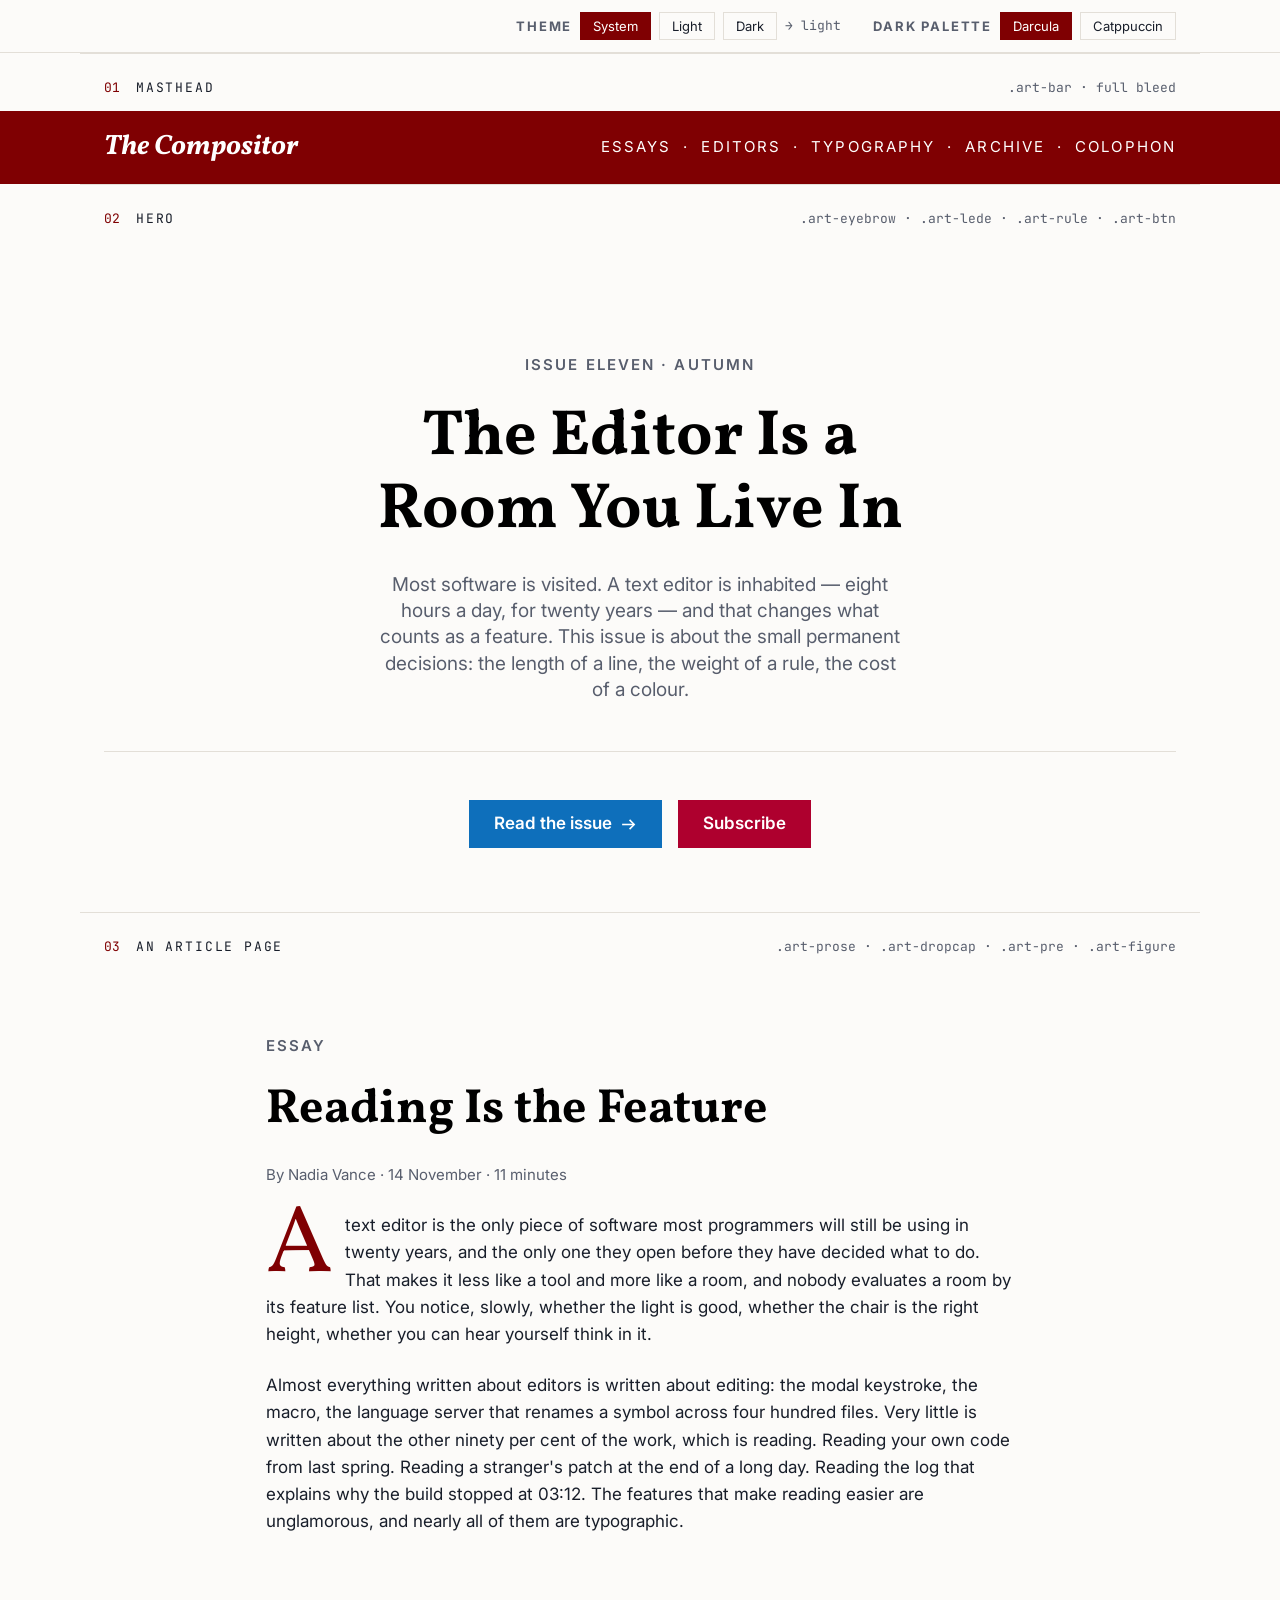
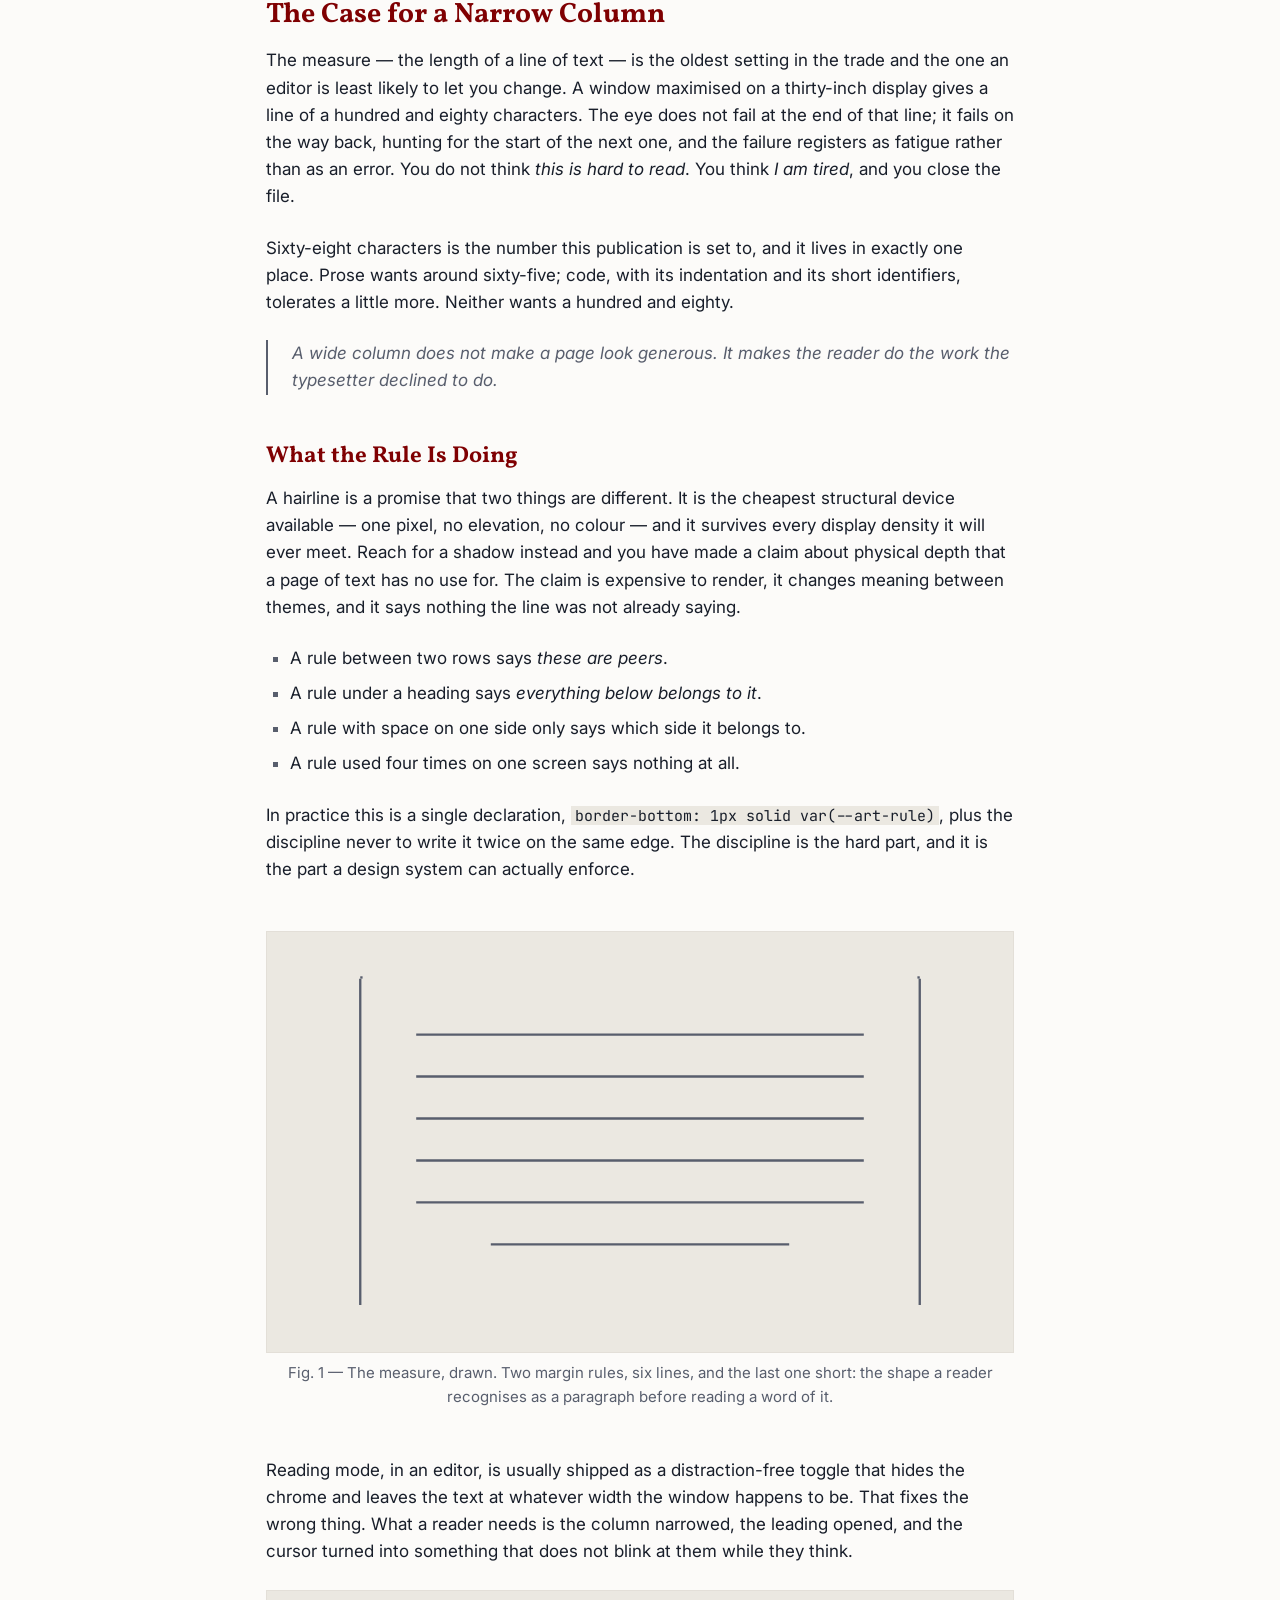
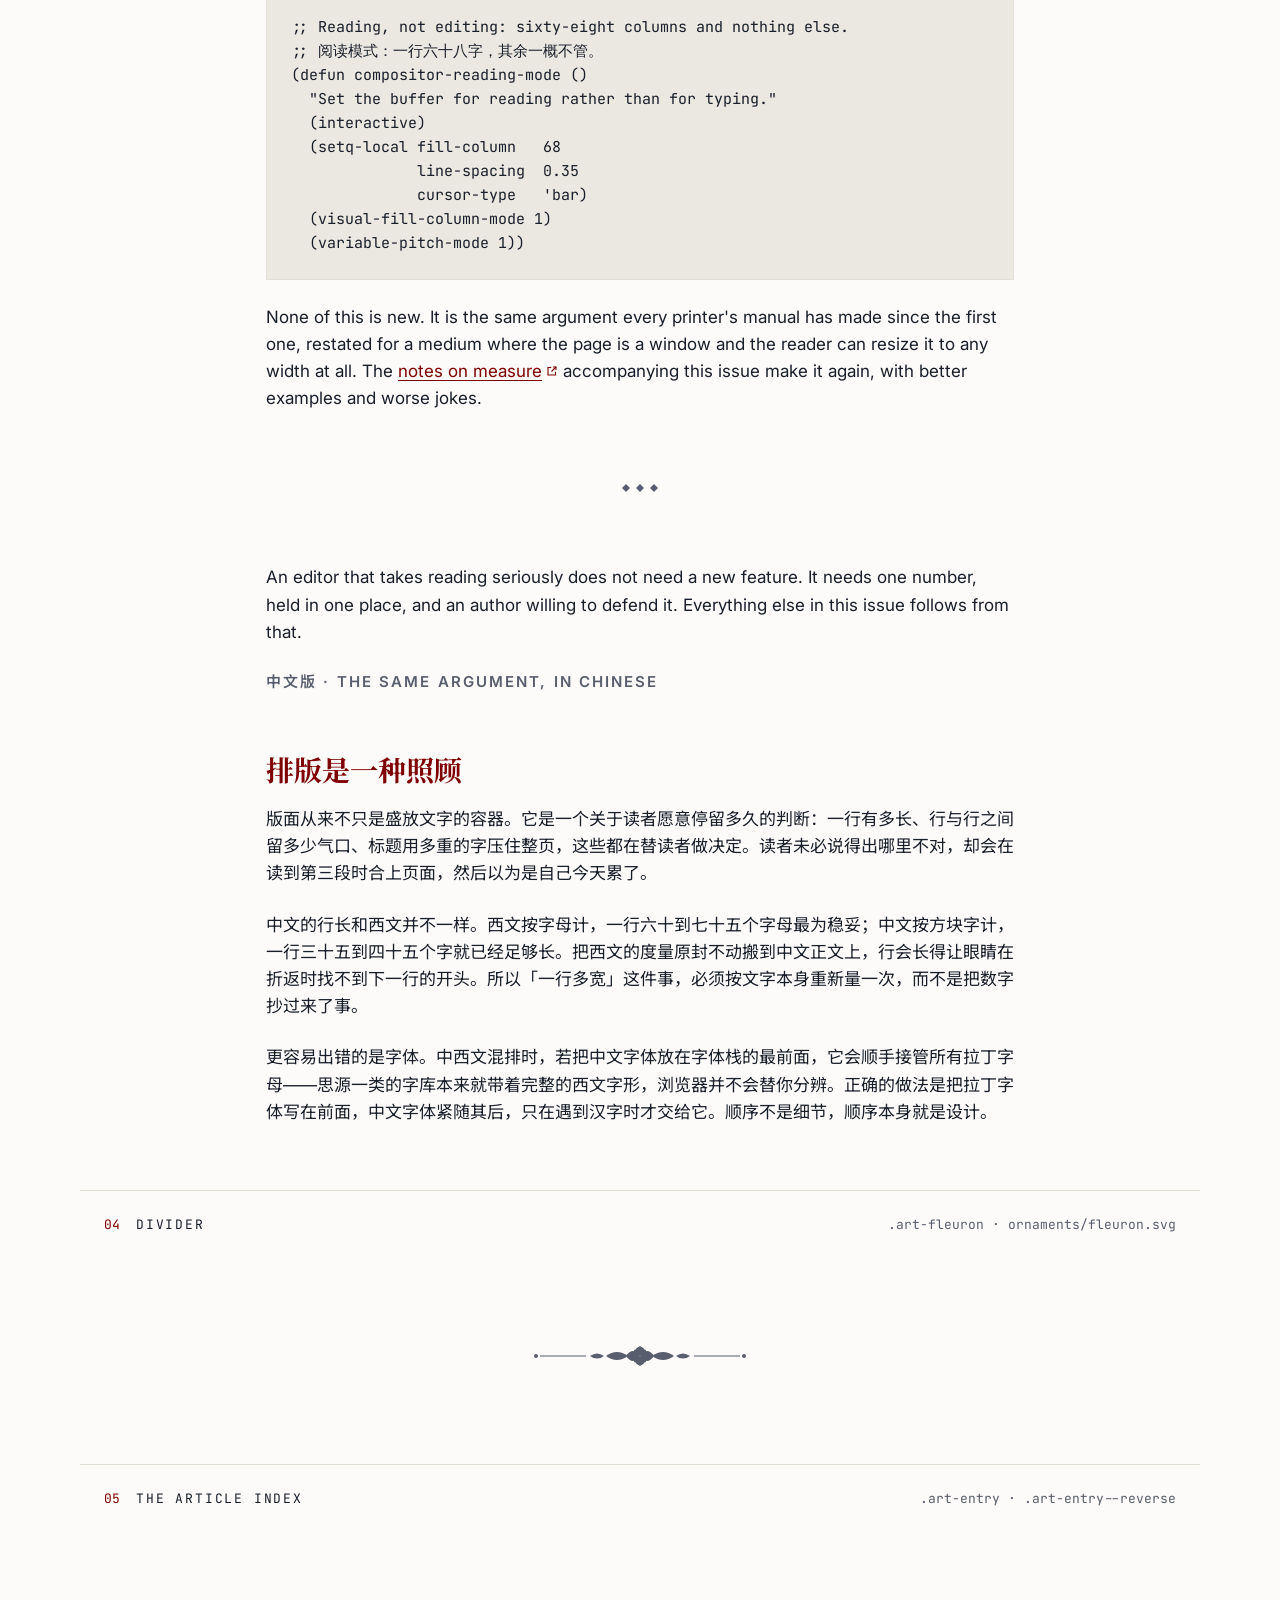
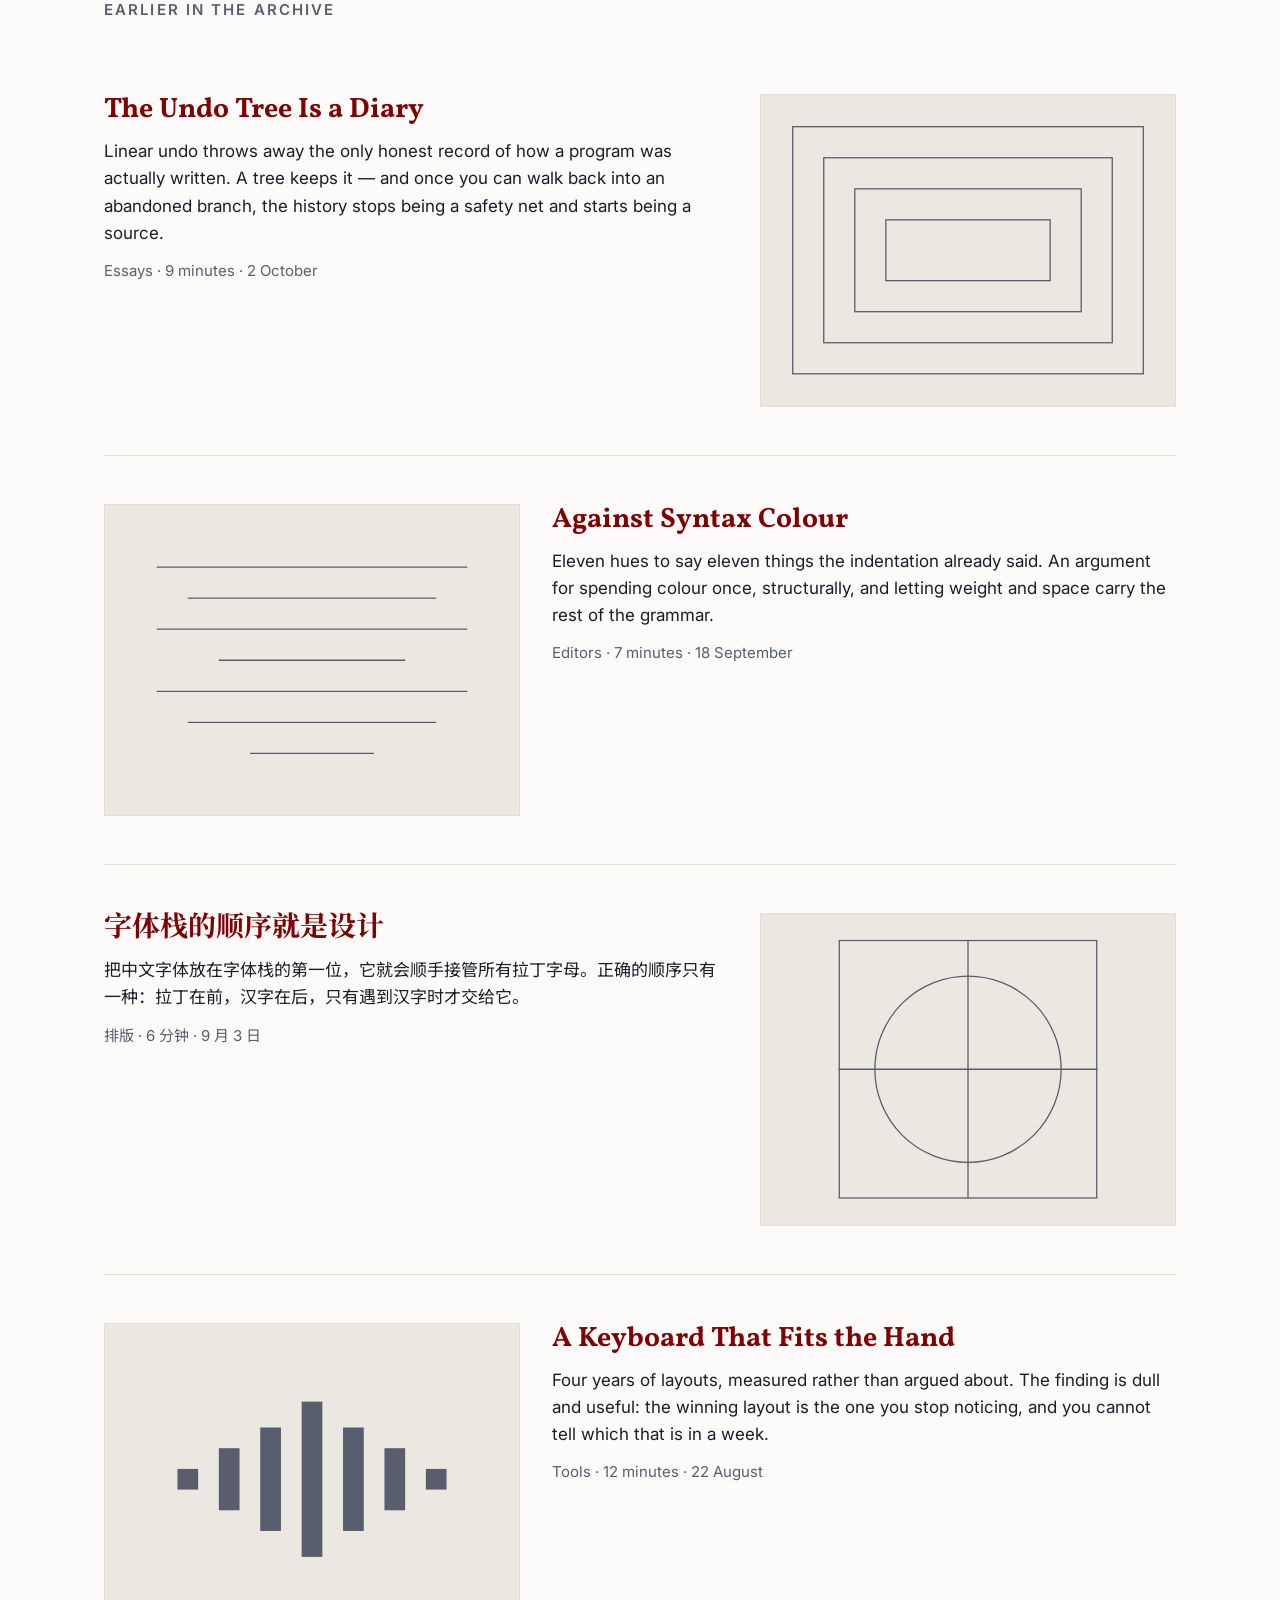
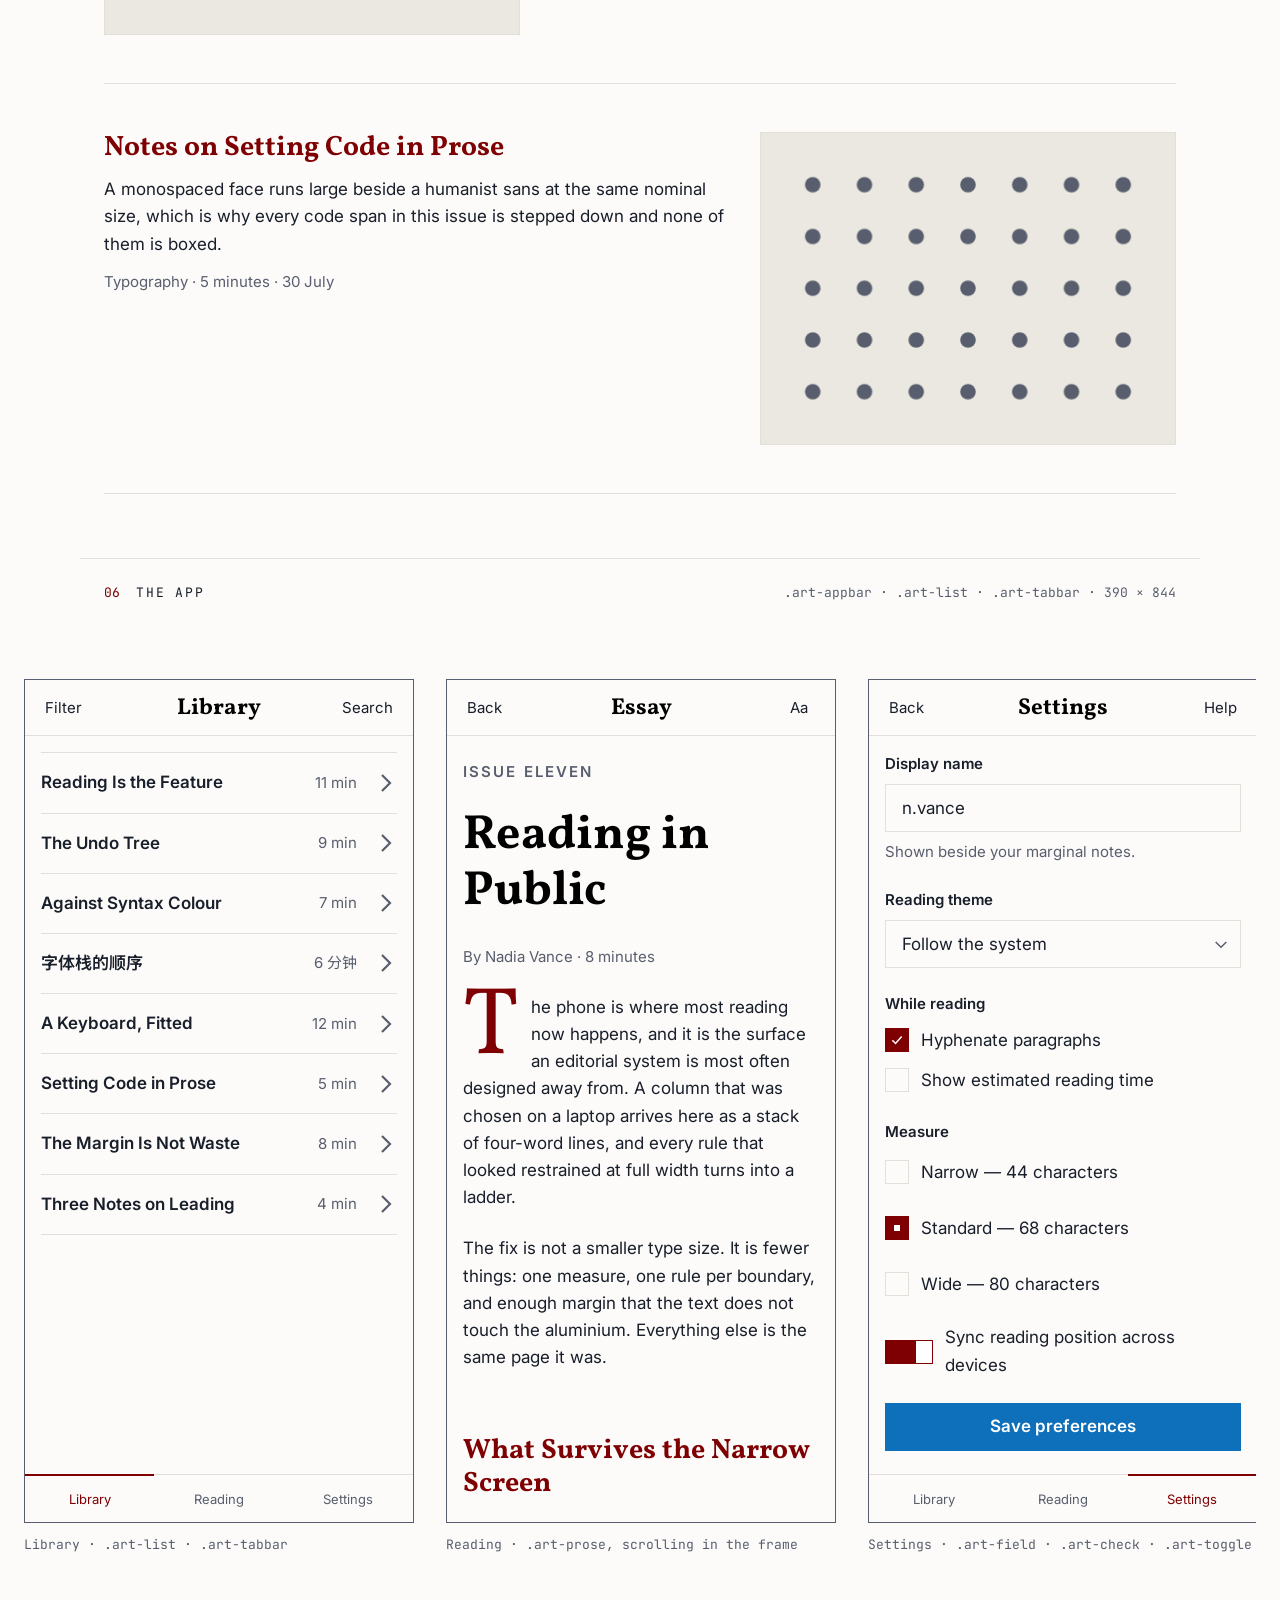
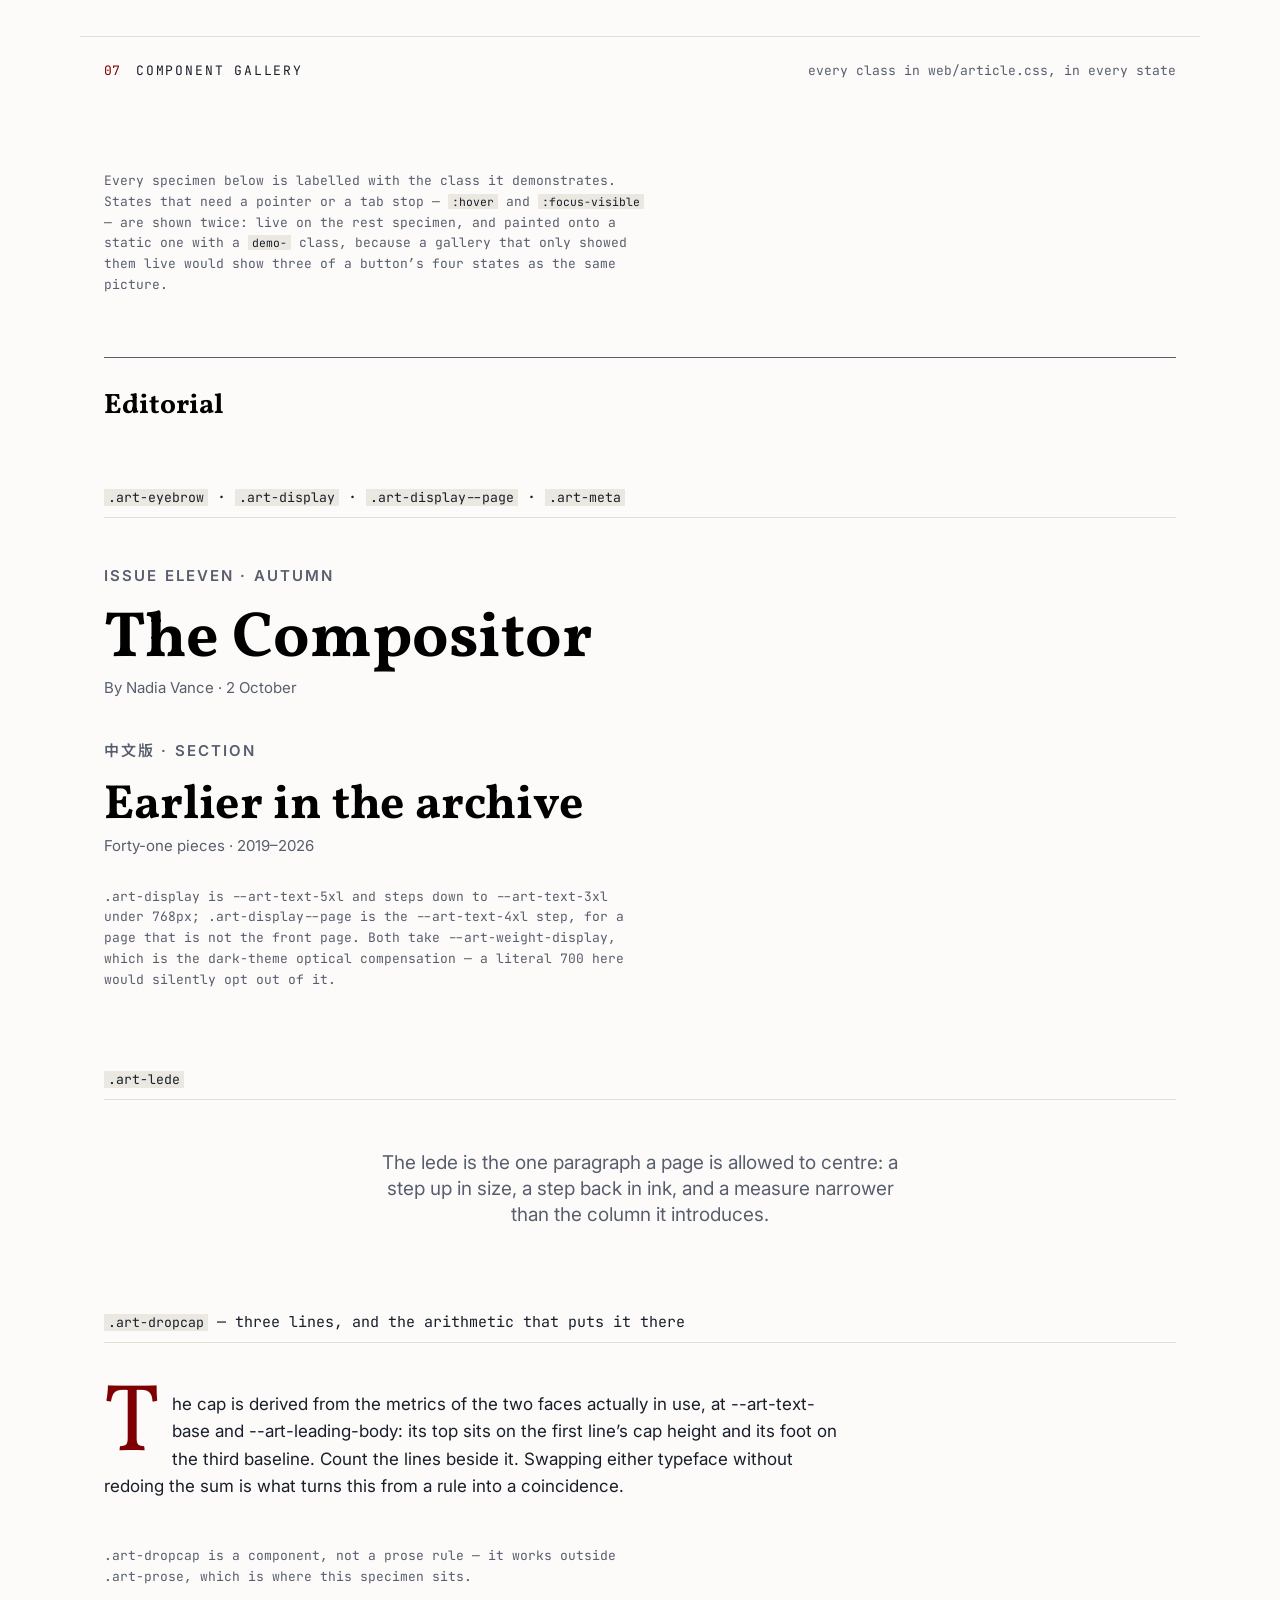
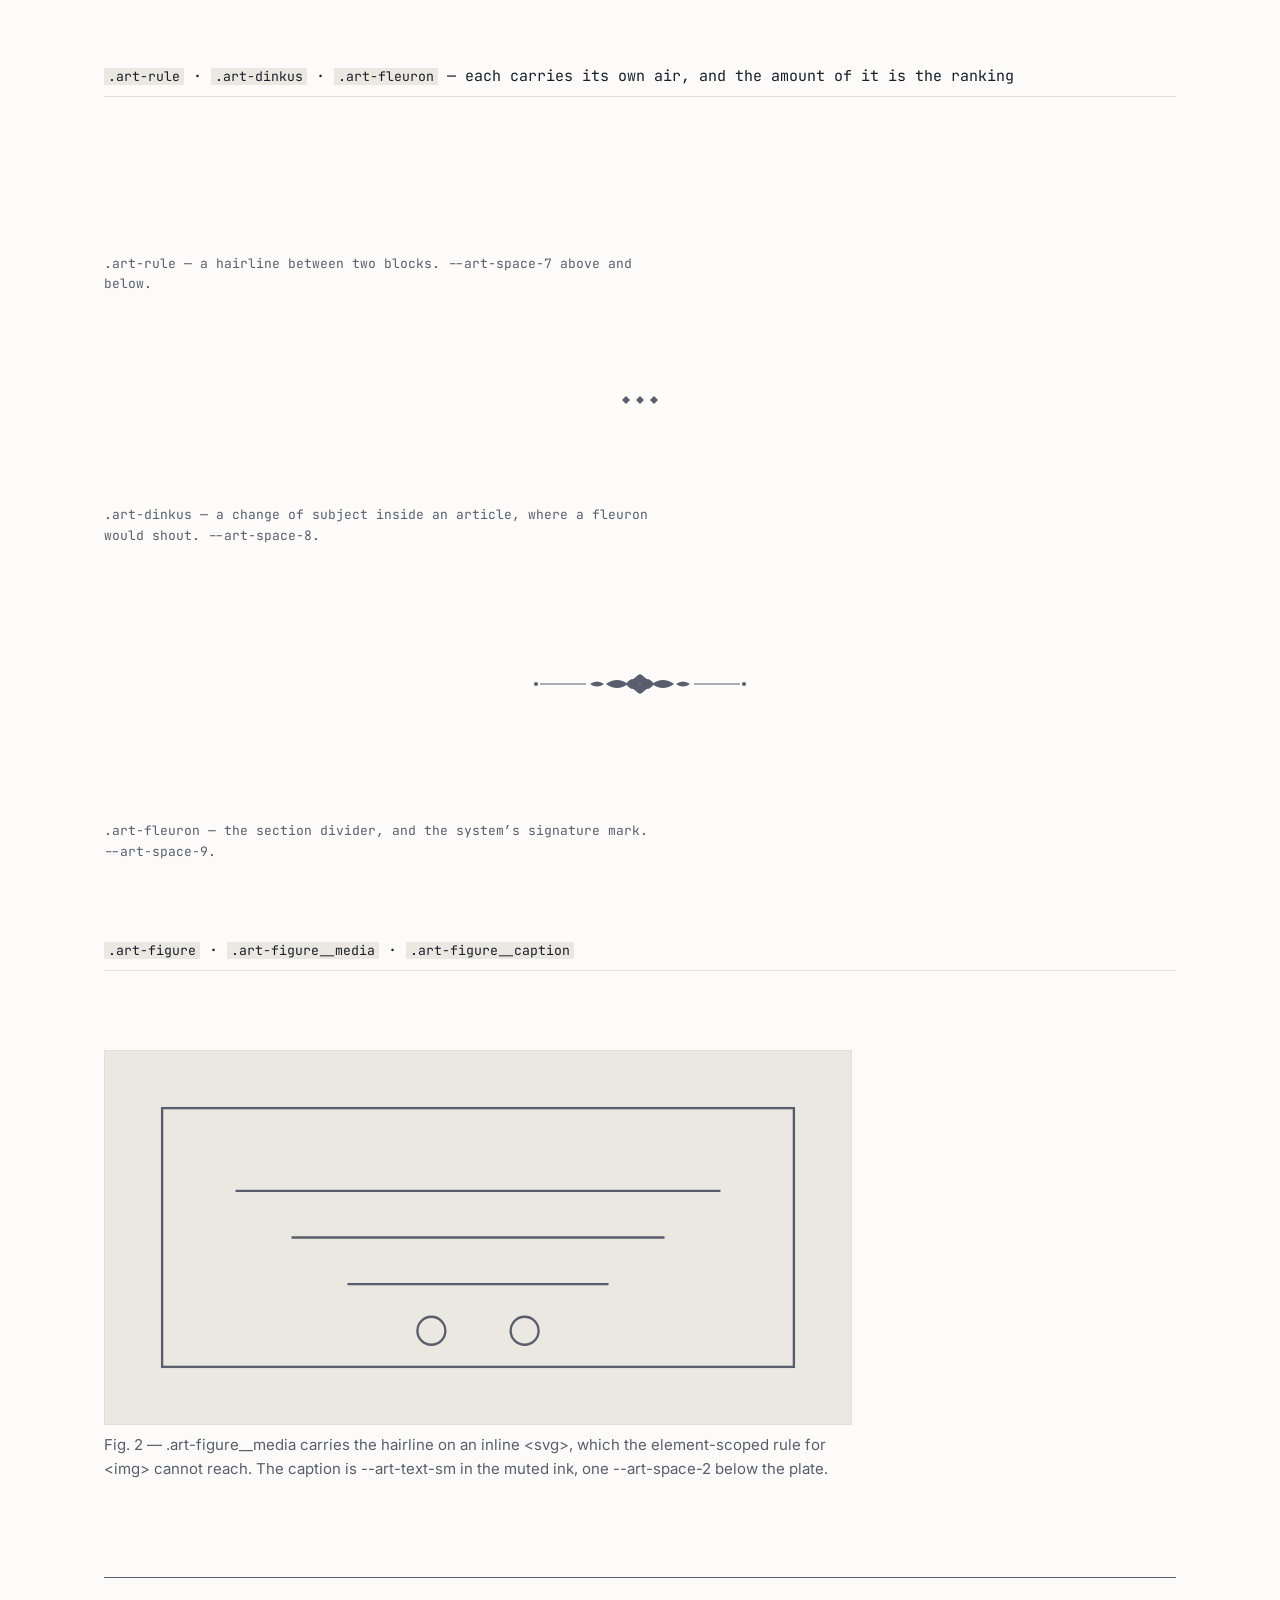
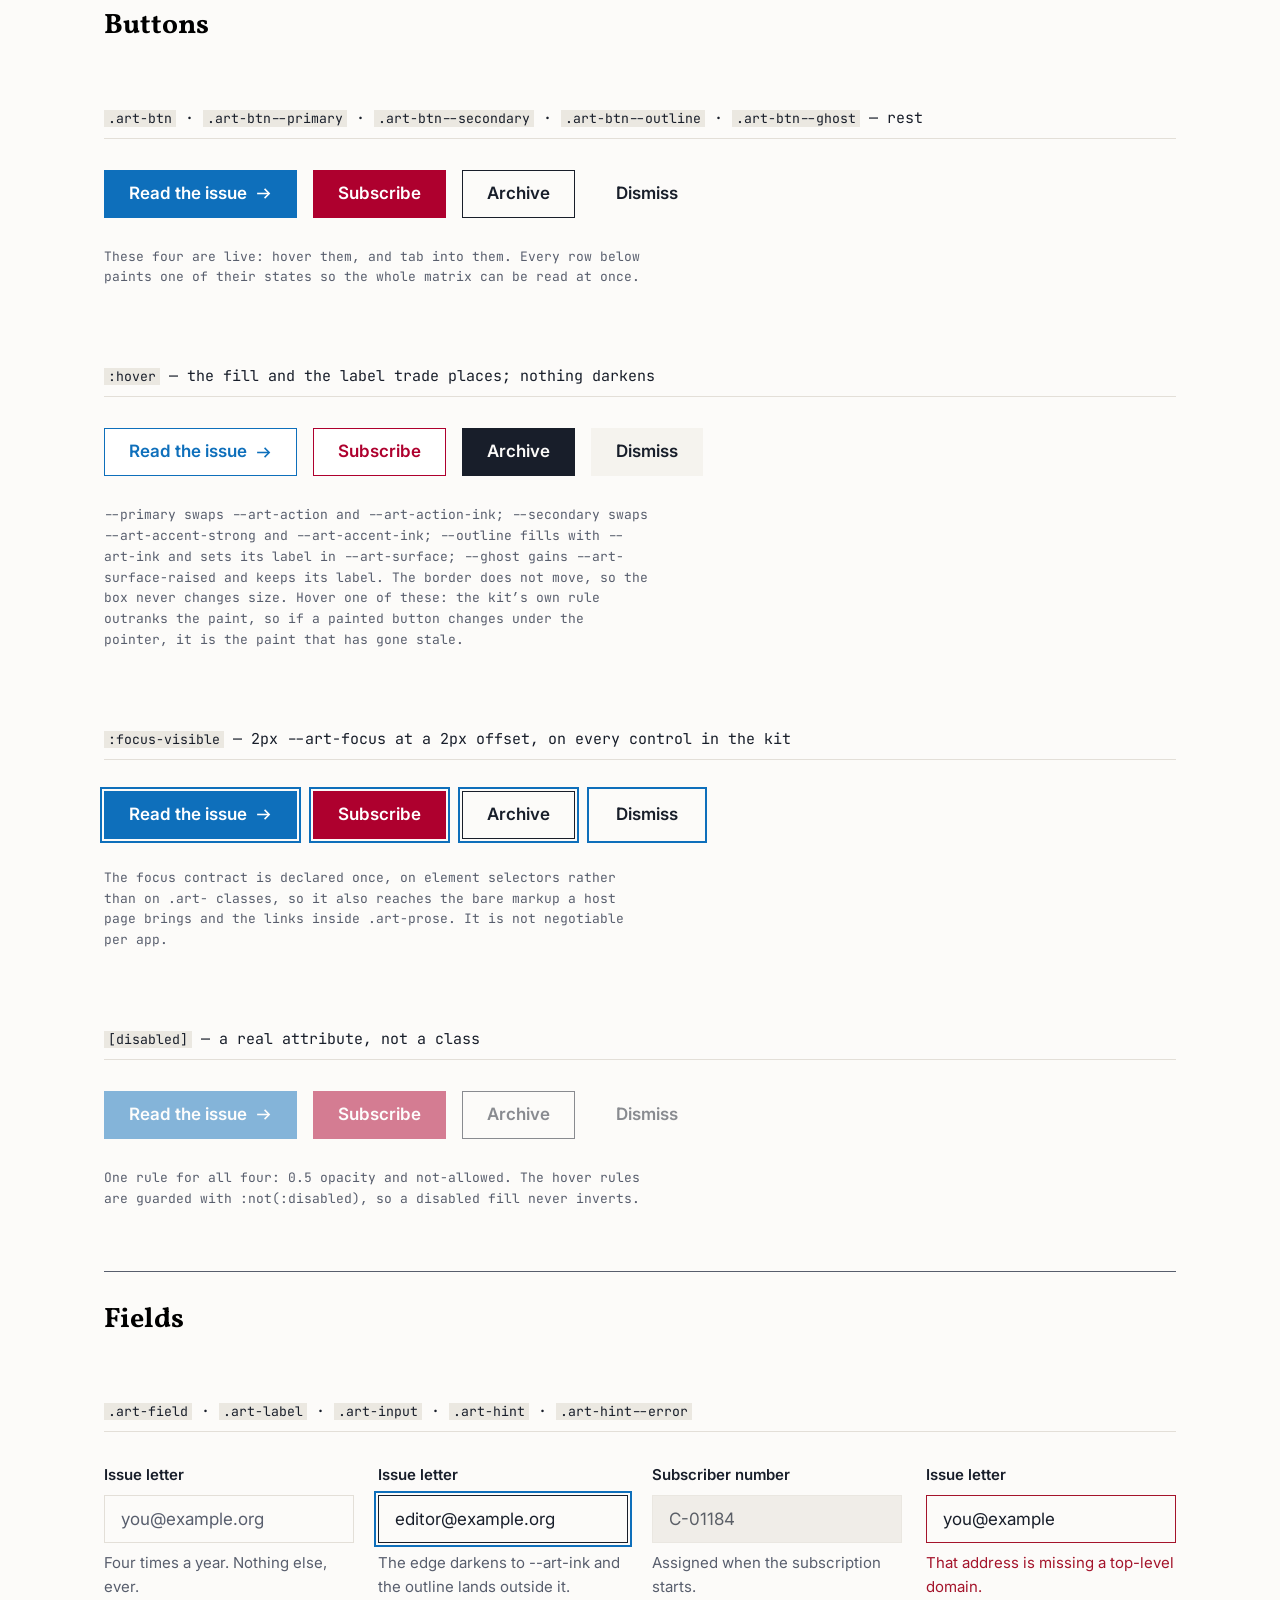
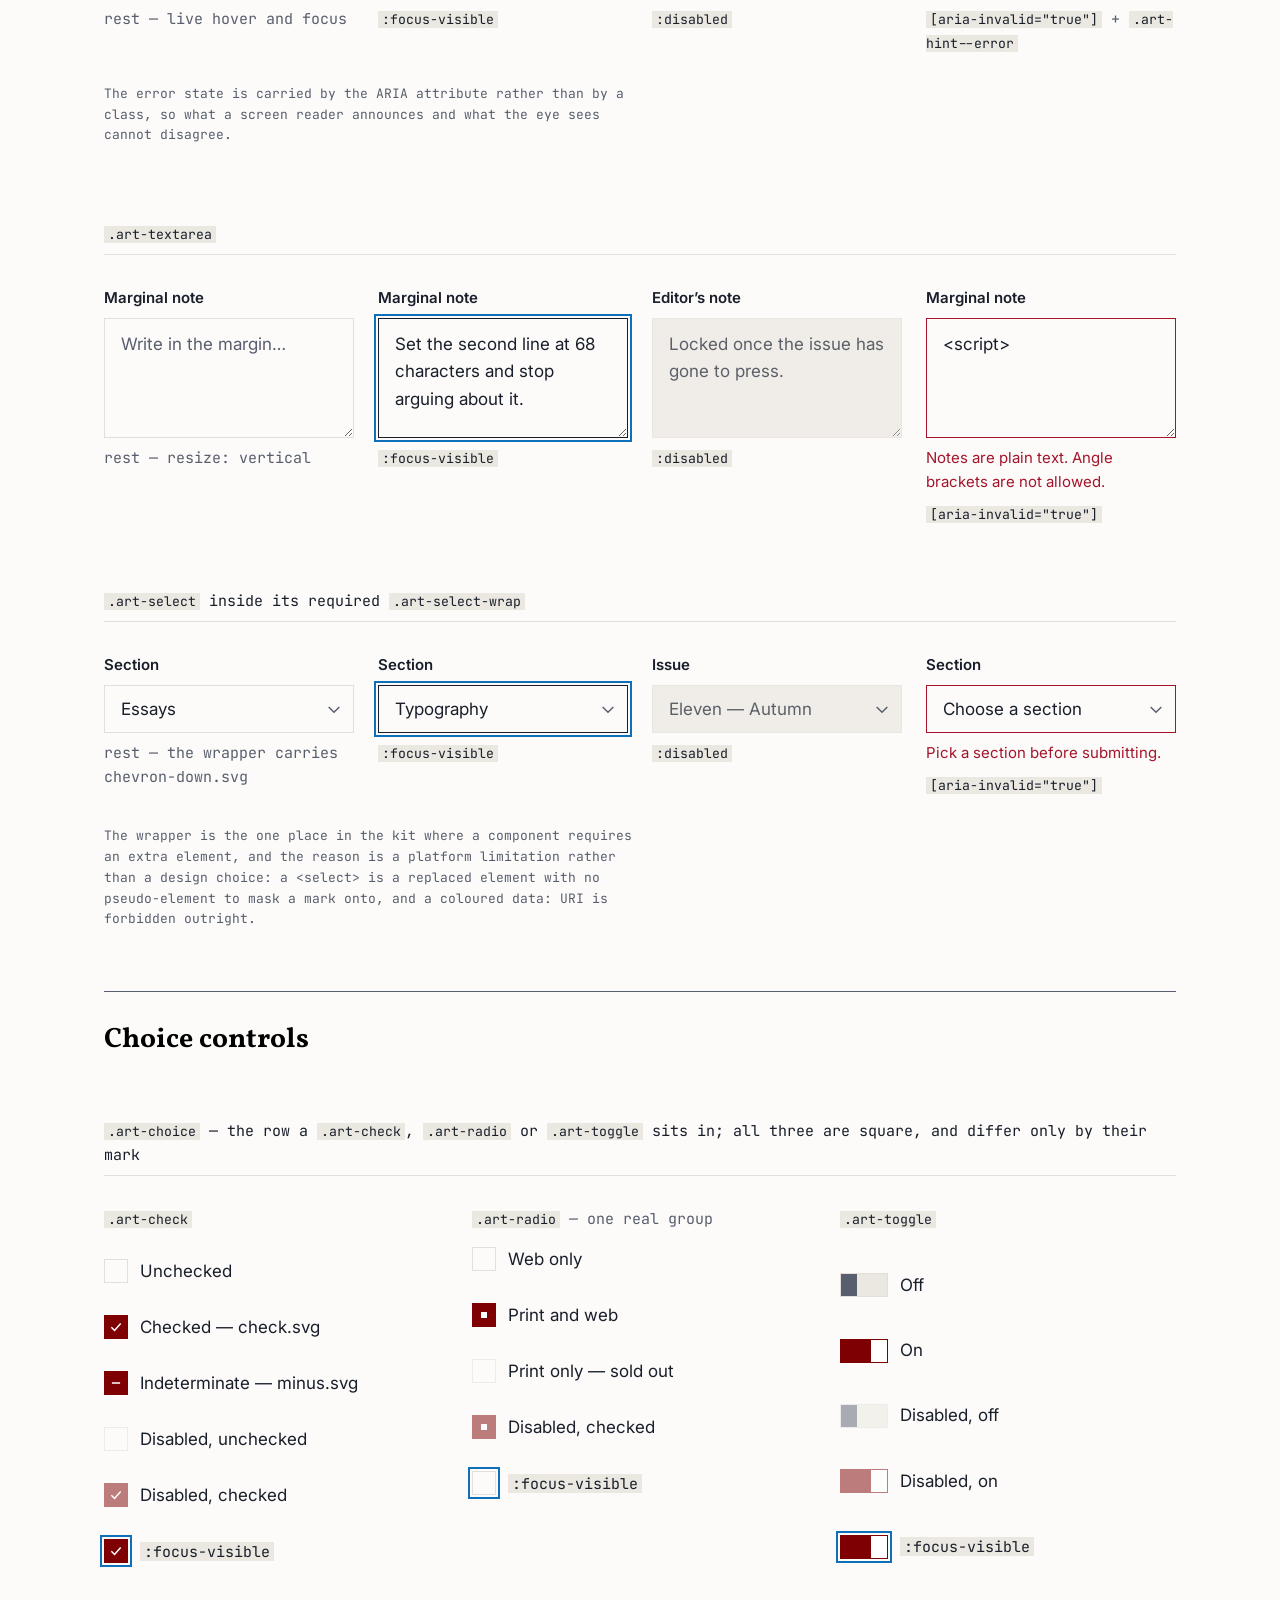
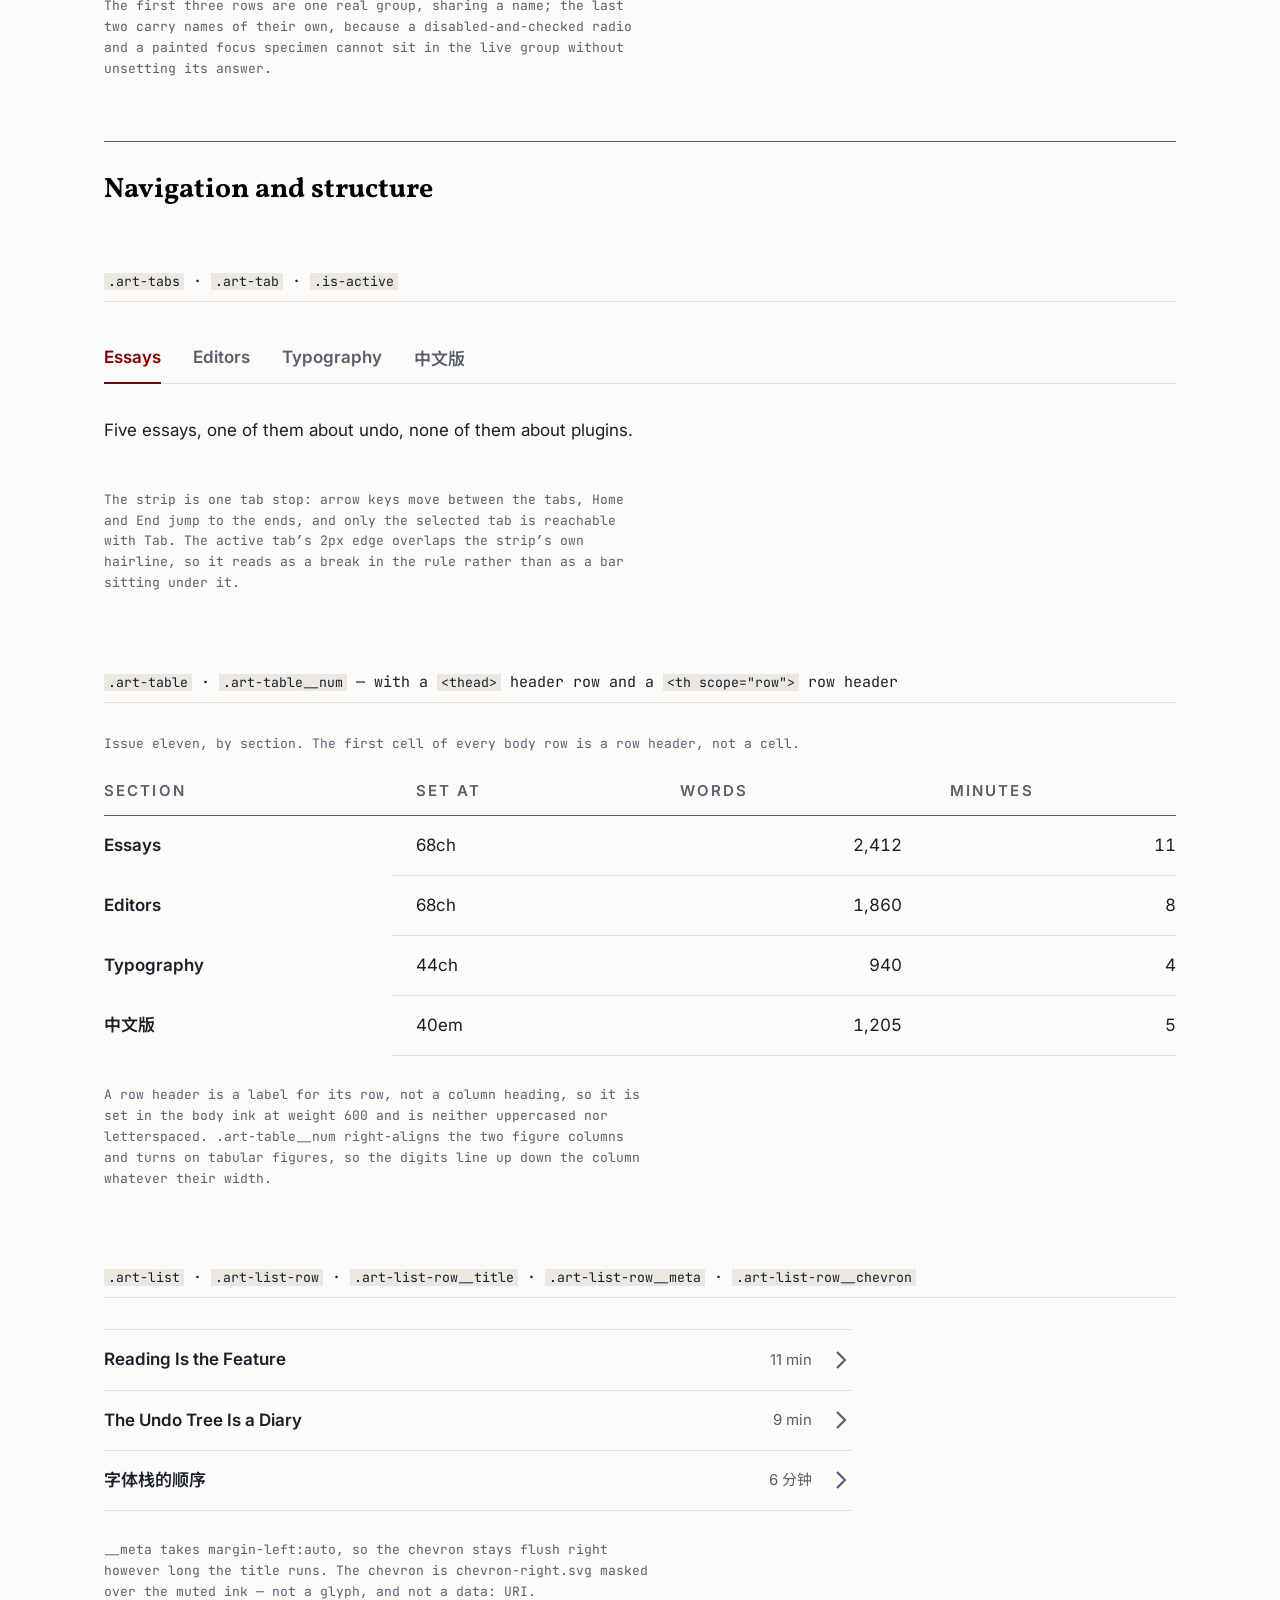
==== commit f32a0e11: "Screenshots, and rewrite the README and fork guide in plainer English" ====
--- a/demo/index.html
+++ b/demo/index.html
@@ -310,16 +310,38 @@
 
 /* --------------------------------------------------------------------------
    GALLERY
+
+   The gallery is the page's regression surface: one spec per component, every
+   state of that component side by side inside it, and the class name of each
+   specimen set in .art-code so it can be copied out.
    -------------------------------------------------------------------------- */
 .demo-specs { display: grid; gap: var(--art-space-7); }
 .demo-spec { display: grid; gap: var(--art-space-4); }
 
+/* The heading above a run of specs. Set in the display face so the gallery's
+   own structure reads as editorial rather than as a form, and taking
+   --art-weight-display for the same reason every other display heading does. */
+.demo-group {
+  margin: 0;
+  padding-top: var(--art-space-6);
+  border-top: var(--art-rule-width) solid var(--art-rule-strong);
+  font-family: var(--art-font-display);
+  font-size: var(--art-text-2xl);
+  font-weight: var(--art-weight-display);
+  line-height: var(--art-leading-heading);
+  color: var(--art-ink-strong);
+}
+
+/* --art-text-sm rather than --art-text-xs: the label now carries .art-code
+   chips, which are 0.88em, and at the smaller step they land under 12px. */
 .demo-spec__label {
   padding-bottom: var(--art-space-2);
   border-bottom: var(--art-rule-width) solid var(--art-rule);
   font-family: var(--art-font-mono);
-  font-size: var(--art-text-xs);
-  color: var(--art-ink-muted);
+  font-size: var(--art-text-sm);
+  line-height: var(--art-leading-body);
+  color: var(--art-ink);
+  overflow-wrap: anywhere;
 }
 
 .demo-row {
@@ -337,16 +359,119 @@
 
 .demo-stack { display: grid; gap: var(--art-space-5); }
 
-/* A control and its label on one line. The kit has .art-field (a column) but
-   nothing for the checkbox/radio/toggle row, so the page supplies it. */
-.demo-choice {
-  display: flex;
-  align-items: center;
+/* One state of one component, with the name of that state under it. Every
+   state of a component sits in one grid, at one size, so a change that reaches
+   only one of them has nowhere to hide. */
+.demo-states {
+  display: grid;
+  grid-template-columns: repeat(auto-fill, minmax(230px, 1fr));
+  gap: var(--art-space-5);
+  align-items: start;
+}
+
+.demo-state { display: grid; gap: var(--art-space-2); min-width: 0; }
+.demo-state > * { max-width: 100%; }
+
+.demo-state__name {
+  margin: 0;
+  font-family: var(--art-font-mono);
+  font-size: var(--art-text-sm);
+  color: var(--art-ink-muted);
+  overflow-wrap: anywhere;
+}
+
+/* --------------------------------------------------------------------------
+   PAINTED STATES
+
+   :hover and :focus-visible need a pointer or a tab stop. A gallery that only
+   showed them live would render three of a button's four states as the same
+   picture, so these classes restate the kit's own state declarations -- from
+   the same semantic tokens, once each -- onto a static specimen.
+
+   This is the ONE place on the page that bends rule 1 above, and the bend is
+   contained: the copy is never the authority. Every painted specimen sits
+   beside a live one, and the kit's real :hover rule is three classes deep
+   against these one-class rules, so hovering a painted specimen and seeing it
+   change is itself the signal that the paint has gone stale.
+   -------------------------------------------------------------------------- */
+.demo-hovered--primary   { background-color: var(--art-action-ink);     color: var(--art-action); }
+.demo-hovered--secondary { background-color: var(--art-accent-ink);     color: var(--art-accent-strong); }
+.demo-hovered--outline   { background-color: var(--art-ink);            color: var(--art-surface); }
+.demo-hovered--ghost     { background-color: var(--art-surface-raised); }
+
+/* The focus contract, article.css §0. */
+.demo-focused { outline: 2px solid var(--art-focus); outline-offset: 2px; }
+
+/* A field also darkens its edge on focus; a button does not. */
+.demo-focused-field { border-color: var(--art-ink); }
+
+/* Mobile chrome at the width it is specified for, without the 844px-tall
+   frame the phone screens above need in order to be phones. */
+.demo-chrome {
+  width: 100%;
+  max-width: 390px;
+  background-color: var(--art-surface);
+  border: var(--art-rule-width) solid var(--art-rule-strong);
+  border-radius: var(--art-radius);
+}
+
+.demo-chrome__body { padding: var(--art-space-4); }
+
+/* --------------------------------------------------------------------------
+   ORNAMENT SHEET
+
+   Every file in ornaments/, painted the way the kit paints one: a box filled
+   with currentColor and cut to shape by the SVG. The file is named per
+   instance in a custom property, so this is one rule rather than nine, and a
+   file that is missing or malformed leaves a visibly empty cell.
+   -------------------------------------------------------------------------- */
+.demo-orns {
+  display: grid;
+  grid-template-columns: repeat(auto-fill, minmax(180px, 1fr));
+  gap: var(--art-space-4);
+}
+
+.demo-orn {
+  display: grid;
   gap: var(--art-space-3);
-  font-size: var(--art-text-base);
+  align-content: start;
+  justify-items: center;
+  padding: var(--art-space-4);
+  background-color: var(--art-surface-sunken);
+  border: var(--art-rule-width) solid var(--art-rule);
+  border-radius: var(--art-radius);
+}
+
+/* The two dividers are 10:1 and 5:1; a 180px cell would shrink them to a
+   smudge, so they take a whole row and mask-size: contain does the rest. */
+.demo-orn--wide { grid-column: 1 / -1; }
+
+.demo-orn__mark {
+  display: block;
+  width: 100%;
+  height: var(--art-space-6);
   color: var(--art-ink);
-  cursor: pointer;
-}
+  background-color: currentColor;
+  mask-image: var(--demo-orn);
+  mask-repeat: no-repeat;
+  mask-position: center;
+  mask-size: contain;
+  -webkit-mask-image: var(--demo-orn);
+  -webkit-mask-repeat: no-repeat;
+  -webkit-mask-position: center;
+  -webkit-mask-size: contain;
+}
+
+.demo-orn__name {
+  font-family: var(--art-font-mono);
+  font-size: var(--art-text-xs);
+  color: var(--art-ink-muted);
+  text-align: center;
+  overflow-wrap: anywhere;
+}
+
+/* Long-form prose and a reading-width specimen obey the measure. */
+.demo-measure { max-width: var(--art-measure); }
 
 .demo-fieldset { min-width: 0; margin: 0; padding: 0; border: 0; }
 .demo-fieldset legend { padding: 0; margin-bottom: var(--art-space-3); }
@@ -881,11 +1006,11 @@
 
               <div class="art-field">
                 <span class="art-label" id="app-reading-label">While reading</span>
-                <label class="demo-choice">
+                <label class="art-choice">
                   <input class="art-check" type="checkbox" checked>
                   <span>Hyphenate paragraphs</span>
                 </label>
-                <label class="demo-choice">
+                <label class="art-choice">
                   <input class="art-check" type="checkbox">
                   <span>Show estimated reading time</span>
                 </label>
@@ -894,22 +1019,22 @@
               <fieldset class="demo-fieldset">
                 <legend class="art-label">Measure</legend>
                 <div class="demo-stack">
-                  <label class="demo-choice">
+                  <label class="art-choice">
                     <input class="art-radio" type="radio" name="measure" value="narrow">
                     <span>Narrow &mdash; 44 characters</span>
                   </label>
-                  <label class="demo-choice">
+                  <label class="art-choice">
                     <input class="art-radio" type="radio" name="measure" value="standard" checked>
                     <span>Standard &mdash; 68 characters</span>
                   </label>
-                  <label class="demo-choice">
+                  <label class="art-choice">
                     <input class="art-radio" type="radio" name="measure" value="wide">
                     <span>Wide &mdash; 80 characters</span>
                   </label>
                 </div>
               </fieldset>
 
-              <label class="demo-choice">
+              <label class="art-choice">
                 <input class="art-toggle" type="checkbox" checked>
                 <span>Sync reading position across devices</span>
               </label>
@@ -932,61 +1057,343 @@
 
   <!-- ====================================================================
        07 — COMPONENT GALLERY
+
+       The regression surface. Every class web/article.css defines appears
+       here at least once, and every state it can be in appears beside its
+       neighbours, so a change to the component layer either leaves this
+       section alone or is visible in it.
        ==================================================================== -->
   <div class="demo-shell demo-marker">
     <span class="demo-marker__num">07</span>
     <span class="demo-marker__name">Component gallery</span>
-    <span class="demo-marker__note">every remaining class, labelled</span>
+    <span class="demo-marker__note">every class in web/article.css, in every state</span>
   </div>
 
-  <section class="demo-shell demo-section demo-specs" aria-label="Component gallery">
-
-    <!-- Buttons -->
-    <div class="demo-spec">
-      <p class="demo-spec__label">.art-btn &mdash; --primary &middot; --secondary &middot; --outline &middot; --ghost</p>
+  <section class="demo-shell demo-section demo-specs" id="gallery" aria-label="Component gallery">
+
+    <p class="demo-note">Every specimen below is labelled with the class it demonstrates. States that need a pointer or a tab stop &mdash; <code class="art-code">:hover</code> and <code class="art-code">:focus-visible</code> &mdash; are shown twice: live on the rest specimen, and painted onto a static one with a <code class="art-code">demo-</code> class, because a gallery that only showed them live would show three of a button&rsquo;s four states as the same picture.</p>
+
+    <!-- ================================================================
+         EDITORIAL
+         ================================================================ -->
+    <h2 class="demo-group">Editorial</h2>
+
+    <div class="demo-spec">
+      <p class="demo-spec__label"><code class="art-code">.art-eyebrow</code> &middot; <code class="art-code">.art-display</code> &middot; <code class="art-code">.art-display--page</code> &middot; <code class="art-code">.art-meta</code></p>
+      <div class="demo-stack demo-measure">
+        <div>
+          <p class="art-eyebrow">Issue Eleven &middot; Autumn</p>
+          <h3 class="art-display">The Compositor</h3>
+          <p class="art-meta">By Nadia Vance &middot; 2 October</p>
+        </div>
+        <div>
+          <p class="art-eyebrow" lang="zh-Hans">中文版 &middot; Section</p>
+          <h3 class="art-display art-display--page">Earlier in the archive</h3>
+          <p class="art-meta">Forty-one pieces &middot; 2019&ndash;2026</p>
+        </div>
+      </div>
+      <p class="demo-note">.art-display is --art-text-5xl and steps down to --art-text-3xl under 768px; .art-display--page is the --art-text-4xl step, for a page that is not the front page. Both take --art-weight-display, which is the dark-theme optical compensation &mdash; a literal 700 here would silently opt out of it.</p>
+    </div>
+
+    <div class="demo-spec">
+      <p class="demo-spec__label"><code class="art-code">.art-lede</code></p>
+      <p class="art-lede">The lede is the one paragraph a page is allowed to centre: a step up in size, a step back in ink, and a measure narrower than the column it introduces.</p>
+    </div>
+
+    <div class="demo-spec">
+      <p class="demo-spec__label"><code class="art-code">.art-dropcap</code> &mdash; three lines, and the arithmetic that puts it there</p>
+      <p class="demo-measure"><span class="art-dropcap">T</span>he cap is derived from the metrics of the two faces actually in use, at --art-text-base and --art-leading-body: its top sits on the first line&rsquo;s cap height and its foot on the third baseline. Count the lines beside it. Swapping either typeface without redoing the sum is what turns this from a rule into a coincidence.</p>
+      <p class="demo-note">.art-dropcap is a component, not a prose rule &mdash; it works outside .art-prose, which is where this specimen sits.</p>
+    </div>
+
+    <div class="demo-spec">
+      <p class="demo-spec__label"><code class="art-code">.art-rule</code> &middot; <code class="art-code">.art-dinkus</code> &middot; <code class="art-code">.art-fleuron</code> &mdash; each carries its own air, and the amount of it is the ranking</p>
+      <hr class="art-rule">
+      <p class="demo-note">.art-rule &mdash; a hairline between two blocks. --art-space-7 above and below.</p>
+      <div class="art-dinkus" aria-hidden="true"></div>
+      <p class="demo-note">.art-dinkus &mdash; a change of subject inside an article, where a fleuron would shout. --art-space-8.</p>
+      <div class="art-fleuron" aria-hidden="true"></div>
+      <p class="demo-note">.art-fleuron &mdash; the section divider, and the system&rsquo;s signature mark. --art-space-9.</p>
+    </div>
+
+    <div class="demo-spec">
+      <p class="demo-spec__label"><code class="art-code">.art-figure</code> &middot; <code class="art-code">.art-figure__media</code> &middot; <code class="art-code">.art-figure__caption</code></p>
+      <figure class="art-figure demo-measure">
+        <svg class="art-figure__media demo-plate" viewBox="0 0 320 160" role="img" aria-label="Diagram: a ruled plate, three centred lines above two centred marks.">
+          <g fill="none" stroke="currentColor" stroke-width="1" stroke-linecap="butt" stroke-linejoin="miter">
+            <rect x="24.5" y="24.5" width="271" height="111"/>
+            <path d="M56 60 H264"/>
+            <path d="M80 80 H240"/>
+            <path d="M104 100 H216"/>
+            <circle cx="140" cy="120" r="6"/>
+            <circle cx="180" cy="120" r="6"/>
+          </g>
+        </svg>
+        <figcaption class="art-figure__caption">Fig. 2 &mdash; .art-figure__media carries the hairline on an inline &lt;svg&gt;, which the element-scoped rule for &lt;img&gt; cannot reach. The caption is --art-text-sm in the muted ink, one --art-space-2 below the plate.</figcaption>
+      </figure>
+    </div>
+
+    <!-- ================================================================
+         BUTTONS
+         ================================================================ -->
+    <h2 class="demo-group">Buttons</h2>
+
+    <div class="demo-spec">
+      <p class="demo-spec__label"><code class="art-code">.art-btn</code> &middot; <code class="art-code">.art-btn--primary</code> &middot; <code class="art-code">.art-btn--secondary</code> &middot; <code class="art-code">.art-btn--outline</code> &middot; <code class="art-code">.art-btn--ghost</code> &mdash; rest</p>
       <div class="demo-row">
-        <button class="art-btn art-btn--primary" type="button">Read the issue</button>
+        <button class="art-btn art-btn--primary" type="button">Read the issue <span class="demo-mark" aria-hidden="true"></span></button>
         <button class="art-btn art-btn--secondary" type="button">Subscribe</button>
         <button class="art-btn art-btn--outline" type="button">Archive</button>
         <button class="art-btn art-btn--ghost" type="button">Dismiss</button>
       </div>
-      <p class="demo-spec__label">disabled &mdash; a real [disabled] attribute, not a class</p>
+      <p class="demo-note">These four are live: hover them, and tab into them. Every row below paints one of their states so the whole matrix can be read at once.</p>
+    </div>
+
+    <div class="demo-spec">
+      <p class="demo-spec__label"><code class="art-code">:hover</code> &mdash; the fill and the label trade places; nothing darkens</p>
       <div class="demo-row">
-        <button class="art-btn art-btn--primary" type="button" disabled>Read the issue</button>
+        <button class="art-btn art-btn--primary demo-hovered--primary" type="button">Read the issue <span class="demo-mark" aria-hidden="true"></span></button>
+        <button class="art-btn art-btn--secondary demo-hovered--secondary" type="button">Subscribe</button>
+        <button class="art-btn art-btn--outline demo-hovered--outline" type="button">Archive</button>
+        <button class="art-btn art-btn--ghost demo-hovered--ghost" type="button">Dismiss</button>
+      </div>
+      <p class="demo-note">--primary swaps --art-action and --art-action-ink; --secondary swaps --art-accent-strong and --art-accent-ink; --outline fills with --art-ink and sets its label in --art-surface; --ghost gains --art-surface-raised and keeps its label. The border does not move, so the box never changes size. Hover one of these: the kit&rsquo;s own rule outranks the paint, so if a painted button changes under the pointer, it is the paint that has gone stale.</p>
+    </div>
+
+    <div class="demo-spec">
+      <p class="demo-spec__label"><code class="art-code">:focus-visible</code> &mdash; 2px --art-focus at a 2px offset, on every control in the kit</p>
+      <div class="demo-row">
+        <button class="art-btn art-btn--primary demo-focused" type="button">Read the issue <span class="demo-mark" aria-hidden="true"></span></button>
+        <button class="art-btn art-btn--secondary demo-focused" type="button">Subscribe</button>
+        <button class="art-btn art-btn--outline demo-focused" type="button">Archive</button>
+        <button class="art-btn art-btn--ghost demo-focused" type="button">Dismiss</button>
+      </div>
+      <p class="demo-note">The focus contract is declared once, on element selectors rather than on .art- classes, so it also reaches the bare markup a host page brings and the links inside .art-prose. It is not negotiable per app.</p>
+    </div>
+
+    <div class="demo-spec">
+      <p class="demo-spec__label"><code class="art-code">[disabled]</code> &mdash; a real attribute, not a class</p>
+      <div class="demo-row">
+        <button class="art-btn art-btn--primary" type="button" disabled>Read the issue <span class="demo-mark" aria-hidden="true"></span></button>
         <button class="art-btn art-btn--secondary" type="button" disabled>Subscribe</button>
         <button class="art-btn art-btn--outline" type="button" disabled>Archive</button>
         <button class="art-btn art-btn--ghost" type="button" disabled>Dismiss</button>
       </div>
-      <p class="demo-note">Hover any button above to see the fill invert; tab into one to see the focus outline. Both states are live rather than mocked &mdash; painting a fake <code class="art-code">:hover</code> would mean a second copy of the kit's rules on this page.</p>
-    </div>
-
-    <!-- Card + badges -->
-    <div class="demo-spec">
-      <p class="demo-spec__label">.art-card &middot; .art-badge</p>
+      <p class="demo-note">One rule for all four: 0.5 opacity and not-allowed. The hover rules are guarded with :not(:disabled), so a disabled fill never inverts.</p>
+    </div>
+
+    <!-- ================================================================
+         FIELDS
+         ================================================================ -->
+    <h2 class="demo-group">Fields</h2>
+
+    <div class="demo-spec">
+      <p class="demo-spec__label"><code class="art-code">.art-field</code> &middot; <code class="art-code">.art-label</code> &middot; <code class="art-code">.art-input</code> &middot; <code class="art-code">.art-hint</code> &middot; <code class="art-code">.art-hint--error</code></p>
+      <div class="demo-states">
+        <div class="demo-state">
+          <div class="art-field">
+            <label class="art-label" for="gal-in-rest">Issue letter</label>
+            <input class="art-input" id="gal-in-rest" type="email" placeholder="you@example.org" aria-describedby="gal-in-rest-hint">
+            <span class="art-hint" id="gal-in-rest-hint">Four times a year. Nothing else, ever.</span>
+          </div>
+          <span class="demo-state__name">rest &mdash; live hover and focus</span>
+        </div>
+        <div class="demo-state">
+          <div class="art-field">
+            <label class="art-label" for="gal-in-focus">Issue letter</label>
+            <input class="art-input demo-focused demo-focused-field" id="gal-in-focus" type="email" value="editor@example.org">
+            <span class="art-hint">The edge darkens to --art-ink and the outline lands outside it.</span>
+          </div>
+          <span class="demo-state__name"><code class="art-code">:focus-visible</code></span>
+        </div>
+        <div class="demo-state">
+          <div class="art-field">
+            <label class="art-label" for="gal-in-off">Subscriber number</label>
+            <input class="art-input" id="gal-in-off" type="text" value="C-01184" disabled>
+            <span class="art-hint">Assigned when the subscription starts.</span>
+          </div>
+          <span class="demo-state__name"><code class="art-code">:disabled</code></span>
+        </div>
+        <div class="demo-state">
+          <div class="art-field">
+            <label class="art-label" for="gal-in-bad">Issue letter</label>
+            <input class="art-input" id="gal-in-bad" type="email" value="you@example" aria-invalid="true" aria-describedby="gal-in-bad-hint">
+            <span class="art-hint art-hint--error" id="gal-in-bad-hint">That address is missing a top-level domain.</span>
+          </div>
+          <span class="demo-state__name"><code class="art-code">[aria-invalid="true"]</code> + <code class="art-code">.art-hint--error</code></span>
+        </div>
+      </div>
+      <p class="demo-note">The error state is carried by the ARIA attribute rather than by a class, so what a screen reader announces and what the eye sees cannot disagree.</p>
+    </div>
+
+    <div class="demo-spec">
+      <p class="demo-spec__label"><code class="art-code">.art-textarea</code></p>
+      <div class="demo-states">
+        <div class="demo-state">
+          <div class="art-field">
+            <label class="art-label" for="gal-ta-rest">Marginal note</label>
+            <textarea class="art-textarea" id="gal-ta-rest" rows="3" placeholder="Write in the margin&hellip;"></textarea>
+          </div>
+          <span class="demo-state__name">rest &mdash; resize: vertical</span>
+        </div>
+        <div class="demo-state">
+          <div class="art-field">
+            <label class="art-label" for="gal-ta-focus">Marginal note</label>
+            <textarea class="art-textarea demo-focused demo-focused-field" id="gal-ta-focus" rows="3">Set the second line at 68 characters and stop arguing about it.</textarea>
+          </div>
+          <span class="demo-state__name"><code class="art-code">:focus-visible</code></span>
+        </div>
+        <div class="demo-state">
+          <div class="art-field">
+            <label class="art-label" for="gal-ta-off">Editor&rsquo;s note</label>
+            <textarea class="art-textarea" id="gal-ta-off" rows="3" disabled>Locked once the issue has gone to press.</textarea>
+          </div>
+          <span class="demo-state__name"><code class="art-code">:disabled</code></span>
+        </div>
+        <div class="demo-state">
+          <div class="art-field">
+            <label class="art-label" for="gal-ta-bad">Marginal note</label>
+            <textarea class="art-textarea" id="gal-ta-bad" rows="3" aria-invalid="true" aria-describedby="gal-ta-bad-hint">&lt;script&gt;</textarea>
+            <span class="art-hint art-hint--error" id="gal-ta-bad-hint">Notes are plain text. Angle brackets are not allowed.</span>
+          </div>
+          <span class="demo-state__name"><code class="art-code">[aria-invalid="true"]</code></span>
+        </div>
+      </div>
+    </div>
+
+    <div class="demo-spec">
+      <p class="demo-spec__label"><code class="art-code">.art-select</code> inside its required <code class="art-code">.art-select-wrap</code></p>
+      <div class="demo-states">
+        <div class="demo-state">
+          <div class="art-field">
+            <label class="art-label" for="gal-sel-rest">Section</label>
+            <span class="art-select-wrap">
+              <select class="art-select" id="gal-sel-rest">
+                <option>Essays</option>
+                <option>Editors</option>
+                <option>Typography</option>
+                <option lang="zh-Hans">中文版</option>
+              </select>
+            </span>
+          </div>
+          <span class="demo-state__name">rest &mdash; the wrapper carries chevron-down.svg</span>
+        </div>
+        <div class="demo-state">
+          <div class="art-field">
+            <label class="art-label" for="gal-sel-focus">Section</label>
+            <span class="art-select-wrap">
+              <select class="art-select demo-focused demo-focused-field" id="gal-sel-focus">
+                <option>Typography</option>
+                <option>Essays</option>
+              </select>
+            </span>
+          </div>
+          <span class="demo-state__name"><code class="art-code">:focus-visible</code></span>
+        </div>
+        <div class="demo-state">
+          <div class="art-field">
+            <label class="art-label" for="gal-sel-off">Issue</label>
+            <span class="art-select-wrap">
+              <select class="art-select" id="gal-sel-off" disabled>
+                <option>Eleven &mdash; Autumn</option>
+              </select>
+            </span>
+          </div>
+          <span class="demo-state__name"><code class="art-code">:disabled</code></span>
+        </div>
+        <div class="demo-state">
+          <div class="art-field">
+            <label class="art-label" for="gal-sel-bad">Section</label>
+            <span class="art-select-wrap">
+              <select class="art-select" id="gal-sel-bad" aria-invalid="true" aria-describedby="gal-sel-bad-hint">
+                <option>Choose a section</option>
+                <option>Essays</option>
+              </select>
+            </span>
+            <span class="art-hint art-hint--error" id="gal-sel-bad-hint">Pick a section before submitting.</span>
+          </div>
+          <span class="demo-state__name"><code class="art-code">[aria-invalid="true"]</code></span>
+        </div>
+      </div>
+      <p class="demo-note">The wrapper is the one place in the kit where a component requires an extra element, and the reason is a platform limitation rather than a design choice: a &lt;select&gt; is a replaced element with no pseudo-element to mask a mark onto, and a coloured data: URI is forbidden outright.</p>
+    </div>
+
+    <!-- ================================================================
+         CHOICE CONTROLS
+         ================================================================ -->
+    <h2 class="demo-group">Choice controls</h2>
+
+    <div class="demo-spec">
+      <p class="demo-spec__label"><code class="art-code">.art-choice</code> &mdash; the row a <code class="art-code">.art-check</code>, <code class="art-code">.art-radio</code> or <code class="art-code">.art-toggle</code> sits in; all three are square, and differ only by their mark</p>
       <div class="demo-cols">
-        <div class="art-card">
-          <p class="art-eyebrow">Colophon</p>
-          <p>The Compositor is set in a display serif over a humanist sans, on warm paper, with one crimson spent structurally and nowhere else.</p>
-          <p class="demo-note">Set at --art-space-5 padding, one hairline, no elevation.</p>
-        </div>
-        <div class="art-card">
-          <p class="art-eyebrow">Status</p>
-          <div class="demo-row">
-            <span class="art-badge">Draft</span>
-            <span class="art-badge">In review</span>
-            <span class="art-badge">Published</span>
-            <span class="art-badge" lang="zh-Hans">中文版</span>
-          </div>
-        </div>
-      </div>
-    </div>
-
-    <!-- Table -->
-    <div class="demo-spec">
-      <p class="demo-spec__label">.art-table &middot; .art-table__num</p>
+
+        <div class="demo-stack">
+          <p class="demo-state__name"><code class="art-code">.art-check</code></p>
+          <label class="art-choice"><input class="art-check" type="checkbox"><span>Unchecked</span></label>
+          <label class="art-choice"><input class="art-check" type="checkbox" checked><span>Checked &mdash; check.svg</span></label>
+          <label class="art-choice"><input class="art-check" type="checkbox" data-indeterminate><span>Indeterminate &mdash; minus.svg</span></label>
+          <label class="art-choice"><input class="art-check" type="checkbox" disabled><span>Disabled, unchecked</span></label>
+          <label class="art-choice"><input class="art-check" type="checkbox" checked disabled><span>Disabled, checked</span></label>
+          <label class="art-choice"><input class="art-check demo-focused" type="checkbox" checked><span><code class="art-code">:focus-visible</code></span></label>
+        </div>
+
+        <fieldset class="demo-fieldset">
+          <legend class="demo-state__name"><code class="art-code">.art-radio</code> &mdash; one real group</legend>
+          <div class="demo-stack">
+            <label class="art-choice"><input class="art-radio" type="radio" name="gal-delivery" value="web"><span>Web only</span></label>
+            <label class="art-choice"><input class="art-radio" type="radio" name="gal-delivery" value="both" checked><span>Print and web</span></label>
+            <label class="art-choice"><input class="art-radio" type="radio" name="gal-delivery" value="print" disabled><span>Print only &mdash; sold out</span></label>
+            <label class="art-choice"><input class="art-radio" type="radio" name="gal-delivery-locked" value="none" checked disabled><span>Disabled, checked</span></label>
+            <label class="art-choice"><input class="art-radio demo-focused" type="radio" name="gal-delivery-focus" value="focus"><span><code class="art-code">:focus-visible</code></span></label>
+          </div>
+        </fieldset>
+
+        <div class="demo-stack">
+          <p class="demo-state__name"><code class="art-code">.art-toggle</code></p>
+          <label class="art-choice"><input class="art-toggle" type="checkbox"><span>Off</span></label>
+          <label class="art-choice"><input class="art-toggle" type="checkbox" checked><span>On</span></label>
+          <label class="art-choice"><input class="art-toggle" type="checkbox" disabled><span>Disabled, off</span></label>
+          <label class="art-choice"><input class="art-toggle" type="checkbox" checked disabled><span>Disabled, on</span></label>
+          <label class="art-choice"><input class="art-toggle demo-focused" type="checkbox" checked><span><code class="art-code">:focus-visible</code></span></label>
+        </div>
+
+      </div>
+      <p class="demo-note">The first three rows are one real group, sharing a name; the last two carry names of their own, because a disabled-and-checked radio and a painted focus specimen cannot sit in the live group without unsetting its answer.</p>
+    </div>
+
+    <!-- ================================================================
+         NAVIGATION AND STRUCTURE
+         ================================================================ -->
+    <h2 class="demo-group">Navigation and structure</h2>
+
+    <div class="demo-spec">
+      <p class="demo-spec__label"><code class="art-code">.art-tabs</code> &middot; <code class="art-code">.art-tab</code> &middot; <code class="art-code">.is-active</code></p>
+      <div class="art-tabs" role="tablist" aria-label="Issue eleven">
+        <button class="art-tab is-active" type="button" role="tab" id="demo-tab-essays" aria-controls="demo-panel-essays" aria-selected="true">Essays</button>
+        <button class="art-tab" type="button" role="tab" id="demo-tab-editors" aria-controls="demo-panel-editors" aria-selected="false">Editors</button>
+        <button class="art-tab" type="button" role="tab" id="demo-tab-type" aria-controls="demo-panel-type" aria-selected="false">Typography</button>
+        <button class="art-tab" type="button" role="tab" id="demo-tab-cn" aria-controls="demo-panel-cn" aria-selected="false" lang="zh-Hans">中文版</button>
+      </div>
+      <div id="demo-panel-essays" role="tabpanel" aria-labelledby="demo-tab-essays">
+        <p>Five essays, one of them about undo, none of them about plugins.</p>
+      </div>
+      <div id="demo-panel-editors" role="tabpanel" aria-labelledby="demo-tab-editors" hidden>
+        <p>Configuration as autobiography: what twenty years of an init file admits about its author.</p>
+      </div>
+      <div id="demo-panel-type" role="tabpanel" aria-labelledby="demo-tab-type" hidden>
+        <p>Three notes on leading, and one on the cost of a second typeface.</p>
+      </div>
+      <div id="demo-panel-cn" role="tabpanel" aria-labelledby="demo-tab-cn" hidden>
+        <p lang="zh-Hans">中西文混排的三条规矩，以及为什么字体栈的顺序不能颠倒。</p>
+      </div>
+      <p class="demo-note">The strip is one tab stop: arrow keys move between the tabs, Home and End jump to the ends, and only the selected tab is reachable with Tab. The active tab&rsquo;s 2px edge overlaps the strip&rsquo;s own hairline, so it reads as a break in the rule rather than as a bar sitting under it.</p>
+    </div>
+
+    <div class="demo-spec">
+      <p class="demo-spec__label"><code class="art-code">.art-table</code> &middot; <code class="art-code">.art-table__num</code> &mdash; with a <code class="art-code">&lt;thead&gt;</code> header row and a <code class="art-code">&lt;th scope="row"&gt;</code> row header</p>
       <div class="demo-scroll">
         <table class="art-table">
-          <caption class="demo-caption">Issue eleven, by section.</caption>
+          <caption class="demo-caption">Issue eleven, by section. The first cell of every body row is a row header, not a cell.</caption>
           <thead>
             <tr>
               <th scope="col">Section</th>
@@ -997,25 +1404,25 @@
           </thead>
           <tbody>
             <tr>
-              <td>Essays</td>
+              <th scope="row">Essays</th>
               <td>68ch</td>
               <td class="art-table__num">2,412</td>
               <td class="art-table__num">11</td>
             </tr>
             <tr>
-              <td>Editors</td>
+              <th scope="row">Editors</th>
               <td>68ch</td>
               <td class="art-table__num">1,860</td>
               <td class="art-table__num">8</td>
             </tr>
             <tr>
-              <td>Typography</td>
+              <th scope="row">Typography</th>
               <td>44ch</td>
               <td class="art-table__num">940</td>
               <td class="art-table__num">4</td>
             </tr>
             <tr>
-              <td lang="zh-Hans">中文版</td>
+              <th scope="row" lang="zh-Hans">中文版</th>
               <td>40em</td>
               <td class="art-table__num">1,205</td>
               <td class="art-table__num">5</td>
@@ -1023,133 +1430,145 @@
           </tbody>
         </table>
       </div>
-    </div>
-
-    <!-- Tabs -->
-    <div class="demo-spec">
-      <p class="demo-spec__label">.art-tabs &middot; .art-tab &middot; .is-active</p>
-      <div class="art-tabs" role="tablist" aria-label="Issue eleven">
-        <button class="art-tab is-active" type="button" role="tab" id="demo-tab-essays" aria-controls="demo-panel-essays" aria-selected="true">Essays</button>
-        <button class="art-tab" type="button" role="tab" id="demo-tab-editors" aria-controls="demo-panel-editors" aria-selected="false">Editors</button>
-        <button class="art-tab" type="button" role="tab" id="demo-tab-type" aria-controls="demo-panel-type" aria-selected="false">Typography</button>
-      </div>
-      <div id="demo-panel-essays" role="tabpanel" aria-labelledby="demo-tab-essays">
-        <p>Five essays, one of them about undo, none of them about plugins.</p>
-      </div>
-      <div id="demo-panel-editors" role="tabpanel" aria-labelledby="demo-tab-editors" hidden>
-        <p>Configuration as autobiography: what twenty years of an init file admits about its author.</p>
-      </div>
-      <div id="demo-panel-type" role="tabpanel" aria-labelledby="demo-tab-type" hidden>
-        <p lang="zh-Hans">中西文混排的三条规矩，以及为什么字体栈的顺序不能颠倒。</p>
-      </div>
-    </div>
-
-    <!-- Code -->
-    <div class="demo-spec">
-      <p class="demo-spec__label">.art-code &middot; .art-pre</p>
-      <p>The measure lives in one token, <code class="art-code">--art-measure</code>, and is corrected in one place. That is the argument for tokens in a sentence: not that they save typing, but that they leave nowhere for a second, quietly different opinion to survive.</p>
+      <p class="demo-note">A row header is a label for its row, not a column heading, so it is set in the body ink at weight 600 and is neither uppercased nor letterspaced. .art-table__num right-aligns the two figure columns and turns on tabular figures, so the digits line up down the column whatever their width.</p>
+    </div>
+
+    <div class="demo-spec">
+      <p class="demo-spec__label"><code class="art-code">.art-list</code> &middot; <code class="art-code">.art-list-row</code> &middot; <code class="art-code">.art-list-row__title</code> &middot; <code class="art-code">.art-list-row__meta</code> &middot; <code class="art-code">.art-list-row__chevron</code></p>
+      <ul class="art-list demo-measure">
+        <li><a class="art-list-row" href="#gallery">
+          <span class="art-list-row__title">Reading Is the Feature</span>
+          <span class="art-list-row__meta">11 min</span>
+          <span class="art-list-row__chevron" aria-hidden="true"></span>
+        </a></li>
+        <li><a class="art-list-row" href="#gallery">
+          <span class="art-list-row__title">The Undo Tree Is a Diary</span>
+          <span class="art-list-row__meta">9 min</span>
+          <span class="art-list-row__chevron" aria-hidden="true"></span>
+        </a></li>
+        <li><a class="art-list-row" href="#gallery" lang="zh-Hans">
+          <span class="art-list-row__title">字体栈的顺序</span>
+          <span class="art-list-row__meta">6 分钟</span>
+          <span class="art-list-row__chevron" aria-hidden="true"></span>
+        </a></li>
+      </ul>
+      <p class="demo-note">__meta takes margin-left:auto, so the chevron stays flush right however long the title runs. The chevron is chevron-right.svg masked over the muted ink &mdash; not a glyph, and not a data: URI.</p>
+    </div>
+
+    <div class="demo-spec">
+      <p class="demo-spec__label"><code class="art-code">.art-card</code> &middot; <code class="art-code">.art-badge</code></p>
+      <div class="demo-cols">
+        <div class="art-card">
+          <p class="art-eyebrow">Colophon</p>
+          <p>The Compositor is set in a display serif over a humanist sans, on warm paper, with one crimson spent structurally and nowhere else.</p>
+          <p class="demo-note">--art-space-5 of padding, one hairline, one surface step. No elevation, because there is none in the system.</p>
+        </div>
+        <div class="art-card">
+          <p class="art-eyebrow">Status</p>
+          <div class="demo-row">
+            <span class="art-badge">Draft</span>
+            <span class="art-badge">In review</span>
+            <span class="art-badge">Published</span>
+            <span class="art-badge">Withdrawn</span>
+            <span class="art-badge" lang="zh-Hans">中文版</span>
+          </div>
+          <p class="demo-note">.art-badge is one value in every state: it labels, it does not signal. A coloured badge would be a second opinion about what the accent means.</p>
+        </div>
+      </div>
+    </div>
+
+    <div class="demo-spec">
+      <p class="demo-spec__label"><code class="art-code">.art-code</code> &middot; <code class="art-code">.art-pre</code></p>
+      <p class="demo-measure">The measure lives in one token, <code class="art-code">--art-measure</code>, and is corrected in one place. That is the argument for tokens in a sentence: not that they save typing, but that they leave nowhere for a second, quietly different opinion to survive.</p>
       <pre class="art-pre"><code class="art-code">.article__body {
   font-family: var(--art-font-body);   /* 拉丁在前，汉字在后 */
   font-size:   var(--art-text-base);
   line-height: var(--art-leading-body);
   max-width:   var(--art-measure);
 }</code></pre>
-    </div>
-
-    <!-- Form controls -->
-    <div class="demo-spec">
-      <p class="demo-spec__label">.art-field &middot; .art-input &middot; .art-select &middot; .art-textarea &middot; .art-hint</p>
-      <div class="demo-cols">
-        <div class="demo-stack">
-          <div class="art-field">
-            <label class="art-label" for="g-email">Issue letter</label>
-            <input class="art-input" id="g-email" type="email" placeholder="you@example.org" aria-describedby="g-email-hint">
-            <span class="art-hint" id="g-email-hint">Four times a year. Nothing else, ever.</span>
-          </div>
-
-          <div class="art-field">
-            <label class="art-label" for="g-email-bad">Issue letter</label>
-            <input class="art-input" id="g-email-bad" type="email" value="you@example" aria-invalid="true" aria-describedby="g-email-bad-hint">
-            <span class="art-hint art-hint--error" id="g-email-bad-hint">That address is missing a top-level domain.</span>
-          </div>
-
-          <div class="art-field">
-            <label class="art-label" for="g-locked">Subscriber number</label>
-            <input class="art-input" id="g-locked" type="text" value="C-01184" disabled>
-            <span class="art-hint">Assigned when the subscription starts.</span>
-          </div>
-        </div>
-
-        <div class="demo-stack">
-          <div class="art-field">
-            <label class="art-label" for="g-section">Section</label>
-            <span class="art-select-wrap">
-              <select class="art-select" id="g-section">
-                <option>Essays</option>
-                <option>Editors</option>
-                <option>Typography</option>
-                <option lang="zh-Hans">中文版</option>
-              </select>
-            </span>
-          </div>
-
-          <div class="art-field">
-            <label class="art-label" for="g-section-bad">Section</label>
-            <span class="art-select-wrap">
-              <select class="art-select" id="g-section-bad" aria-invalid="true" aria-describedby="g-section-bad-hint">
-                <option>Choose a section</option>
-                <option>Essays</option>
-              </select>
-            </span>
-            <span class="art-hint art-hint--error" id="g-section-bad-hint">Pick a section before submitting.</span>
-          </div>
-
-          <div class="art-field">
-            <label class="art-label" for="g-note">Marginal note</label>
-            <textarea class="art-textarea" id="g-note" rows="3" placeholder="Write in the margin&hellip;"></textarea>
-          </div>
-        </div>
-      </div>
-    </div>
-
-    <!-- Choice controls -->
-    <div class="demo-spec">
-      <p class="demo-spec__label">.art-check &middot; .art-radio &middot; .art-toggle &mdash; both square, differing only by their mark</p>
-      <div class="demo-cols">
-        <div class="demo-stack">
-          <label class="demo-choice"><input class="art-check" type="checkbox" checked><span>Checked &mdash; ornaments/check.svg</span></label>
-          <label class="demo-choice"><input class="art-check" type="checkbox"><span>Unchecked</span></label>
-          <label class="demo-choice"><input class="art-check" type="checkbox" id="demo-indeterminate"><span>Indeterminate &mdash; ornaments/minus.svg</span></label>
-          <label class="demo-choice"><input class="art-check" type="checkbox" checked disabled><span>Disabled</span></label>
-        </div>
-        <fieldset class="demo-fieldset">
-          <legend class="art-label">Delivery</legend>
-          <div class="demo-stack">
-            <label class="demo-choice"><input class="art-radio" type="radio" name="g-delivery" checked><span>Print and web</span></label>
-            <label class="demo-choice"><input class="art-radio" type="radio" name="g-delivery"><span>Web only</span></label>
-            <label class="demo-choice"><input class="art-radio" type="radio" name="g-delivery" disabled><span>Print only &mdash; sold out</span></label>
-          </div>
-        </fieldset>
-        <div class="demo-stack">
-          <label class="demo-choice"><input class="art-toggle" type="checkbox" checked><span>Dinkus between scenes</span></label>
-          <label class="demo-choice"><input class="art-toggle" type="checkbox"><span>Justify the column</span></label>
-          <label class="demo-choice"><input class="art-toggle" type="checkbox" disabled><span>Hanging punctuation</span></label>
-        </div>
-      </div>
-    </div>
-
-    <!-- Dividers -->
-    <div class="demo-spec">
-      <p class="demo-spec__label">.art-rule &middot; .art-dinkus &middot; .art-fleuron &mdash; each carries its own air, and the amount of it is the ranking</p>
-      <hr class="art-rule">
-      <p class="demo-note">.art-rule &mdash; a hairline between two blocks. --art-space-7 above and below.</p>
-      <div class="art-dinkus" aria-hidden="true"></div>
-      <p class="demo-note">.art-dinkus &mdash; a change of subject inside an article, where a fleuron would shout. --art-space-8.</p>
-      <div class="art-fleuron" aria-hidden="true"></div>
-      <p class="demo-note">.art-fleuron &mdash; the section divider, and the system's signature mark. --art-space-9.</p>
+      <p class="demo-note">.art-code inside .art-pre drops its own ground and its own size, so a block never renders as a chip inside a chip.</p>
+    </div>
+
+    <!-- ================================================================
+         MOBILE CHROME
+         ================================================================ -->
+    <h2 class="demo-group">Mobile chrome</h2>
+
+    <div class="demo-spec">
+      <p class="demo-spec__label"><code class="art-code">.art-appbar</code> &middot; <code class="art-code">.art-appbar__lead</code> &middot; <code class="art-code">.art-back</code> &middot; <code class="art-code">.art-appbar__title</code> &middot; <code class="art-code">.art-appbar__trail</code> &middot; <code class="art-code">.art-appbar__action</code> &middot; <code class="art-code">.art-tabbar</code> &middot; <code class="art-code">.art-tabbar__item</code> &middot; <code class="art-code">.art-tabbar__label</code></p>
+      <div class="demo-chrome">
+        <header class="art-appbar">
+          <div class="art-appbar__lead">
+            <button class="art-appbar__action art-back" type="button">Back</button>
+          </div>
+          <h3 class="art-appbar__title">Essay</h3>
+          <div class="art-appbar__trail">
+            <button class="art-appbar__action" type="button">Aa</button>
+            <button class="art-appbar__action" type="button">Save</button>
+          </div>
+        </header>
+        <div class="demo-chrome__body">
+          <p class="demo-note">390px &mdash; the width both bars are specified at. Every action is a --art-space-7 target, which is 48px, above the 44px floor.</p>
+        </div>
+        <nav class="art-tabbar" aria-label="Gallery app sections">
+          <a class="art-tabbar__item is-active" href="#gallery" aria-current="page"><span class="art-tabbar__label">Library</span></a>
+          <a class="art-tabbar__item" href="#gallery"><span class="art-tabbar__label">Reading</span></a>
+          <a class="art-tabbar__item" href="#gallery"><span class="art-tabbar__label">Settings</span></a>
+        </nav>
+      </div>
+      <p class="demo-note">.art-back is the only affordance the leading slot has &mdash; without it the slot is a bare word. The active tab-bar marker is a static 2px top edge plus an accent label; nothing travels between items, which is the one animation an editorial system is most often tempted into.</p>
+    </div>
+
+    <!-- ================================================================
+         ORNAMENTS
+         ================================================================ -->
+    <h2 class="demo-group">Ornaments</h2>
+
+    <div class="demo-spec">
+      <p class="demo-spec__label">ornaments/*.svg &mdash; every file in the directory, masked over <code class="art-code">currentColor</code></p>
+      <div class="demo-orns">
+        <div class="demo-orn demo-orn--wide">
+          <span class="demo-orn__mark" style="--demo-orn: url('../ornaments/fleuron.svg')" aria-hidden="true"></span>
+          <span class="demo-orn__name">fleuron.svg &middot; 0 0 240 24</span>
+        </div>
+        <div class="demo-orn demo-orn--wide">
+          <span class="demo-orn__mark" style="--demo-orn: url('../ornaments/dinkus.svg')" aria-hidden="true"></span>
+          <span class="demo-orn__name">dinkus.svg &middot; 0 0 120 24</span>
+        </div>
+        <div class="demo-orn">
+          <span class="demo-orn__mark" style="--demo-orn: url('../ornaments/check.svg')" aria-hidden="true"></span>
+          <span class="demo-orn__name">check.svg</span>
+        </div>
+        <div class="demo-orn">
+          <span class="demo-orn__mark" style="--demo-orn: url('../ornaments/minus.svg')" aria-hidden="true"></span>
+          <span class="demo-orn__name">minus.svg</span>
+        </div>
+        <div class="demo-orn">
+          <span class="demo-orn__mark" style="--demo-orn: url('../ornaments/chevron-right.svg')" aria-hidden="true"></span>
+          <span class="demo-orn__name">chevron-right.svg</span>
+        </div>
+        <div class="demo-orn">
+          <span class="demo-orn__mark" style="--demo-orn: url('../ornaments/chevron-down.svg')" aria-hidden="true"></span>
+          <span class="demo-orn__name">chevron-down.svg</span>
+        </div>
+        <div class="demo-orn">
+          <span class="demo-orn__mark" style="--demo-orn: url('../ornaments/chevron-left.svg')" aria-hidden="true"></span>
+          <span class="demo-orn__name">chevron-left.svg</span>
+        </div>
+        <div class="demo-orn">
+          <span class="demo-orn__mark" style="--demo-orn: url('../ornaments/arrow-right.svg')" aria-hidden="true"></span>
+          <span class="demo-orn__name">arrow-right.svg</span>
+        </div>
+        <div class="demo-orn">
+          <span class="demo-orn__mark" style="--demo-orn: url('../ornaments/external-link.svg')" aria-hidden="true"></span>
+          <span class="demo-orn__name">external-link.svg</span>
+        </div>
+      </div>
+      <p class="demo-note">Nine files, at --art-space-6 tall. Each box is filled with currentColor and cut to shape by the file, so the mark follows the theme, the accent and the disabled state without the artwork knowing anything about them. A file that is missing or malformed leaves its cell empty, which is the whole reason for showing them side by side. arrow-right.svg is the one in the buttons above; external-link.svg is the only ornament the component layer never uses, and it is here so that it cannot rot unseen.</p>
     </div>
 
   </section>
+
 
   <!-- ====================================================================
        08 — SPECIMEN
@@ -1247,7 +1666,7 @@
 
 <footer class="demo-shell demo-foot" id="colophon">
   <p class="art-eyebrow">Colophon</p>
-  <p class="demo-note">The Compositor is an invented publication, written to exercise the Article design system: web/tokens.css, web/article.css, web/prose.css and the eight ornament files. Every class on this page is either from the kit or prefixed <code class="art-code">demo-</code>. Nothing here is a real magazine, and nothing here is for sale.</p>
+  <p class="demo-note">The Compositor is an invented publication, written to exercise the Article design system: web/tokens.css, web/article.css, web/prose.css and the nine ornament files. Every class on this page is either from the kit or prefixed <code class="art-code">demo-</code>. Nothing here is a real magazine, and nothing here is for sale.</p>
 </footer>
 
 <script type="module">
@@ -1298,21 +1717,50 @@
 }
 setDark(root.getAttribute('data-dark'));
 
-/* ---- Gallery tabs ------------------------------------------------------- */
-const tabs = [...document.querySelectorAll('.art-tabs [role="tab"]')];
-for (const tab of tabs) {
-  tab.addEventListener('click', () => {
+/* ---- Gallery tabs -------------------------------------------------------
+   Roving tabindex, per strip: the whole tablist is ONE tab stop and the arrow
+   keys move inside it. Without this a three-tab strip costs three tabs to walk
+   past, which is the difference between a tablist that is keyboard-operable
+   and one that merely has role="tab" on it.
+   ------------------------------------------------------------------------- */
+for (const strip of document.querySelectorAll('.art-tabs[role="tablist"]')) {
+  const tabs = [...strip.querySelectorAll('[role="tab"]')];
+
+  const select = (tab, { focus = false } = {}) => {
     for (const t of tabs) {
       const on = t === tab;
       t.classList.toggle('is-active', on);
       t.setAttribute('aria-selected', String(on));
-      document.getElementById(t.getAttribute('aria-controls')).hidden = !on;
+      t.tabIndex = on ? 0 : -1;
+      const panel = document.getElementById(t.getAttribute('aria-controls'));
+      if (panel) panel.hidden = !on;
     }
+    if (focus) tab.focus();
+  };
+
+  strip.addEventListener('click', (e) => {
+    const tab = e.target.closest('[role="tab"]');
+    if (tab) select(tab);
   });
+
+  strip.addEventListener('keydown', (e) => {
+    const here = tabs.indexOf(document.activeElement);
+    if (here < 0) return;
+    const step = { ArrowRight: 1, ArrowLeft: -1 }[e.key];
+    const next = step !== undefined ? tabs[(here + step + tabs.length) % tabs.length]
+      : e.key === 'Home' ? tabs[0]
+      : e.key === 'End' ? tabs[tabs.length - 1]
+      : null;
+    if (!next) return;
+    e.preventDefault();
+    select(next, { focus: true });
+  });
+
+  select(tabs.find((t) => t.classList.contains('is-active')) ?? tabs[0]);
 }
 
 /* An indeterminate checkbox cannot be expressed in markup; it is a property. */
-document.getElementById('demo-indeterminate').indeterminate = true;
+for (const box of document.querySelectorAll('[data-indeterminate]')) box.indeterminate = true;
 
 /* Placeholder links are here to be looked at, not followed. */
 document.addEventListener('click', (e) => {
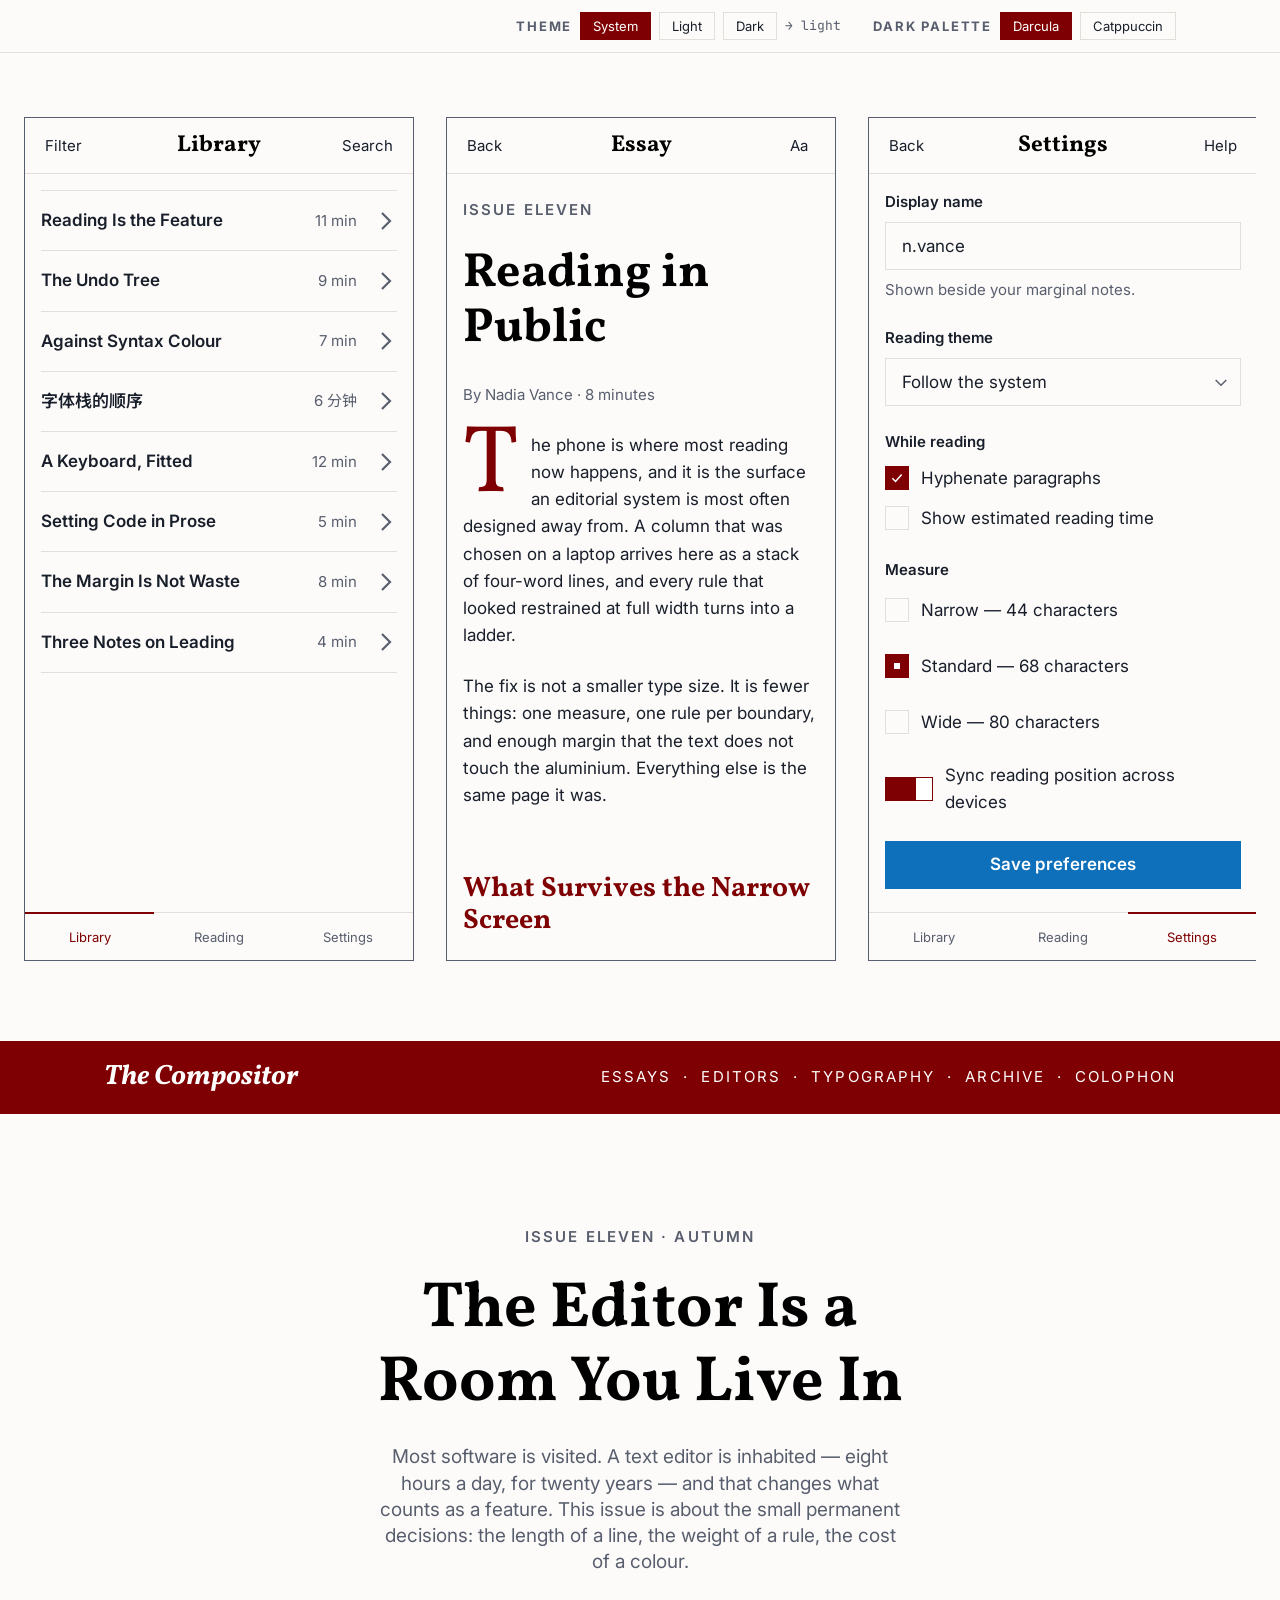
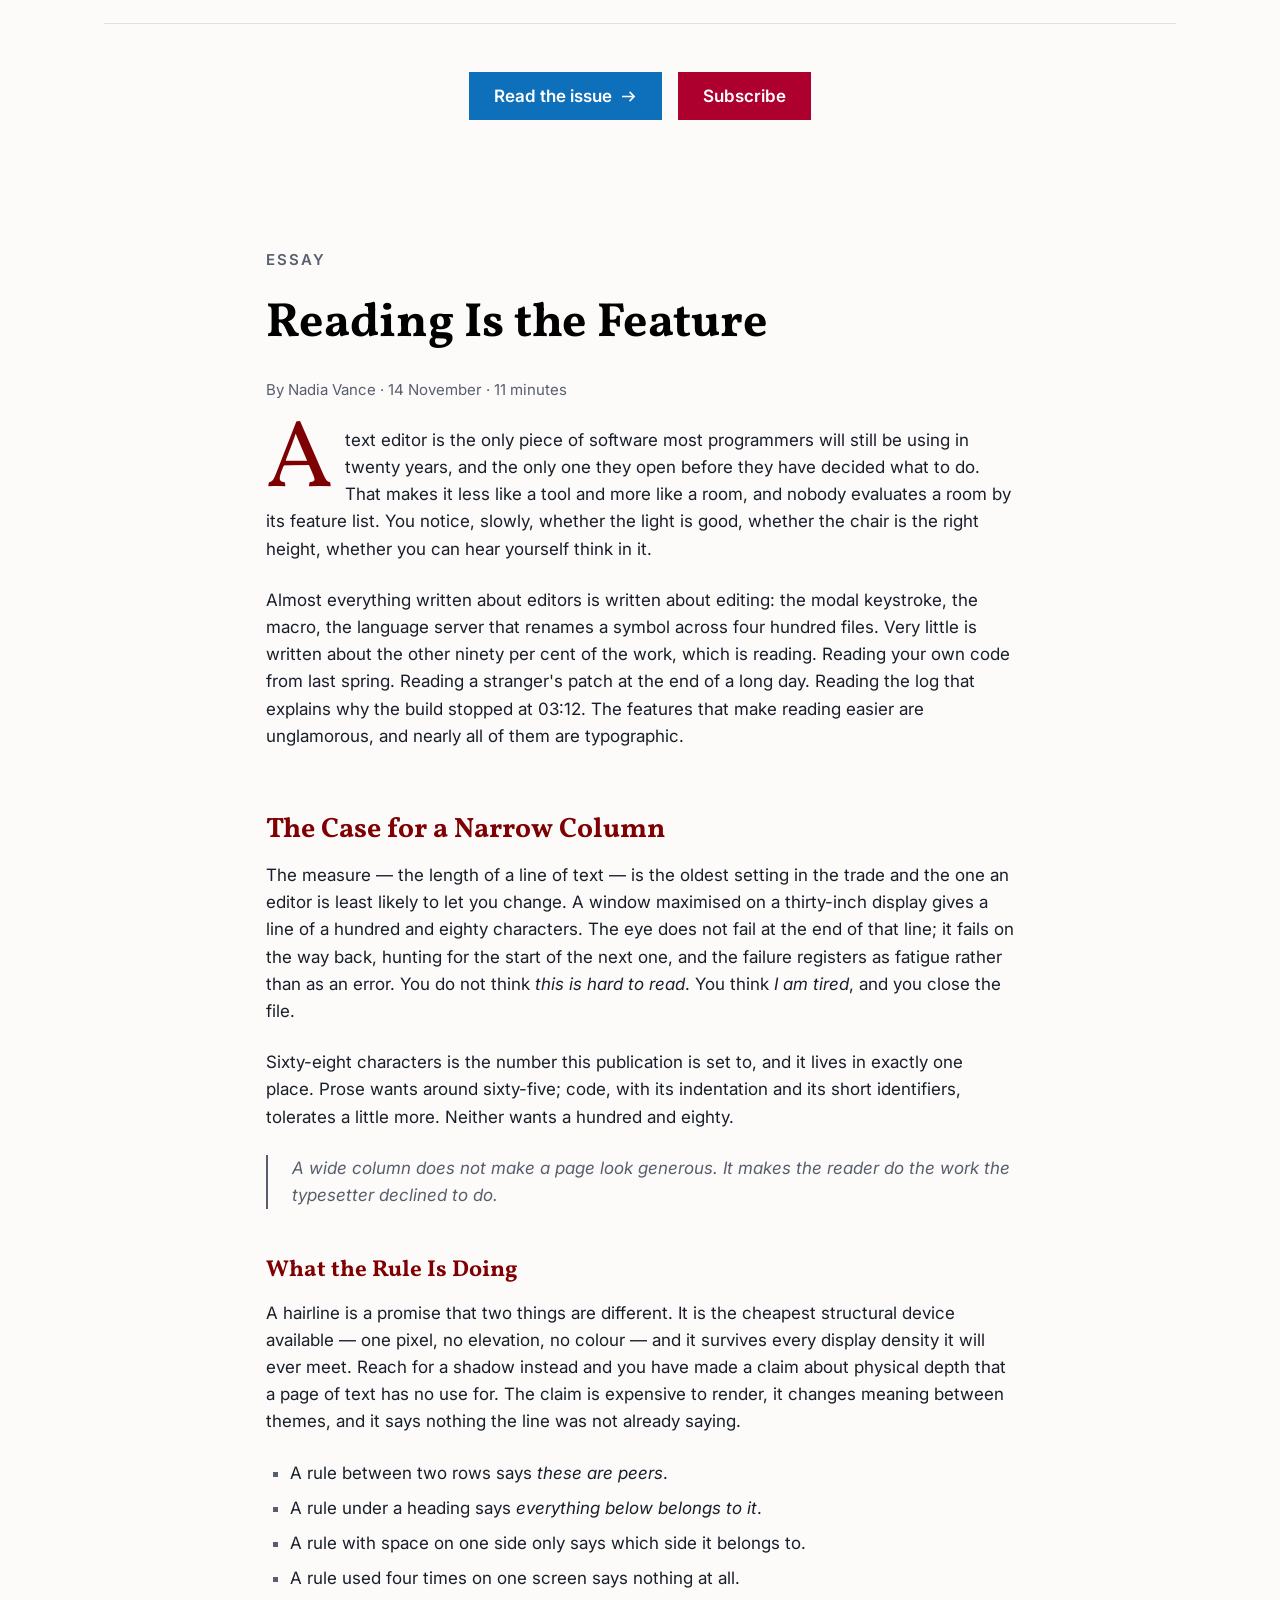
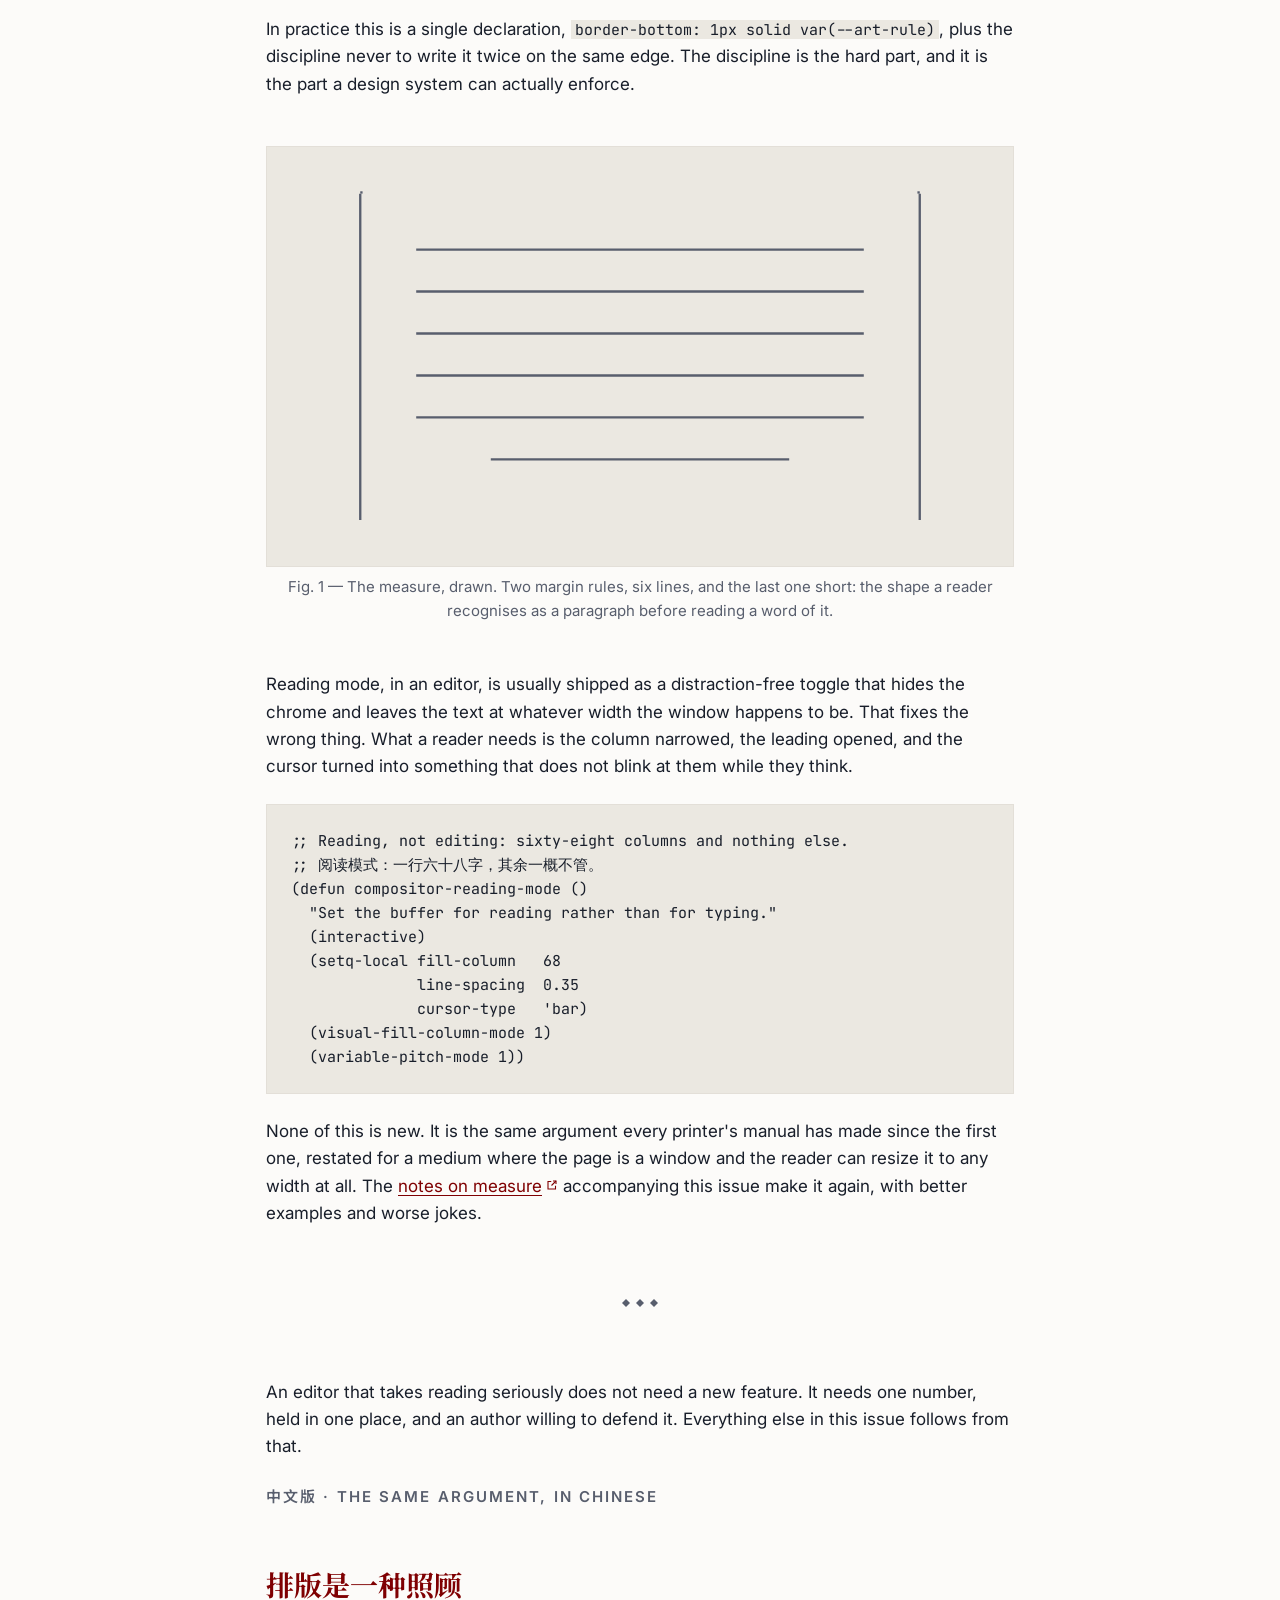
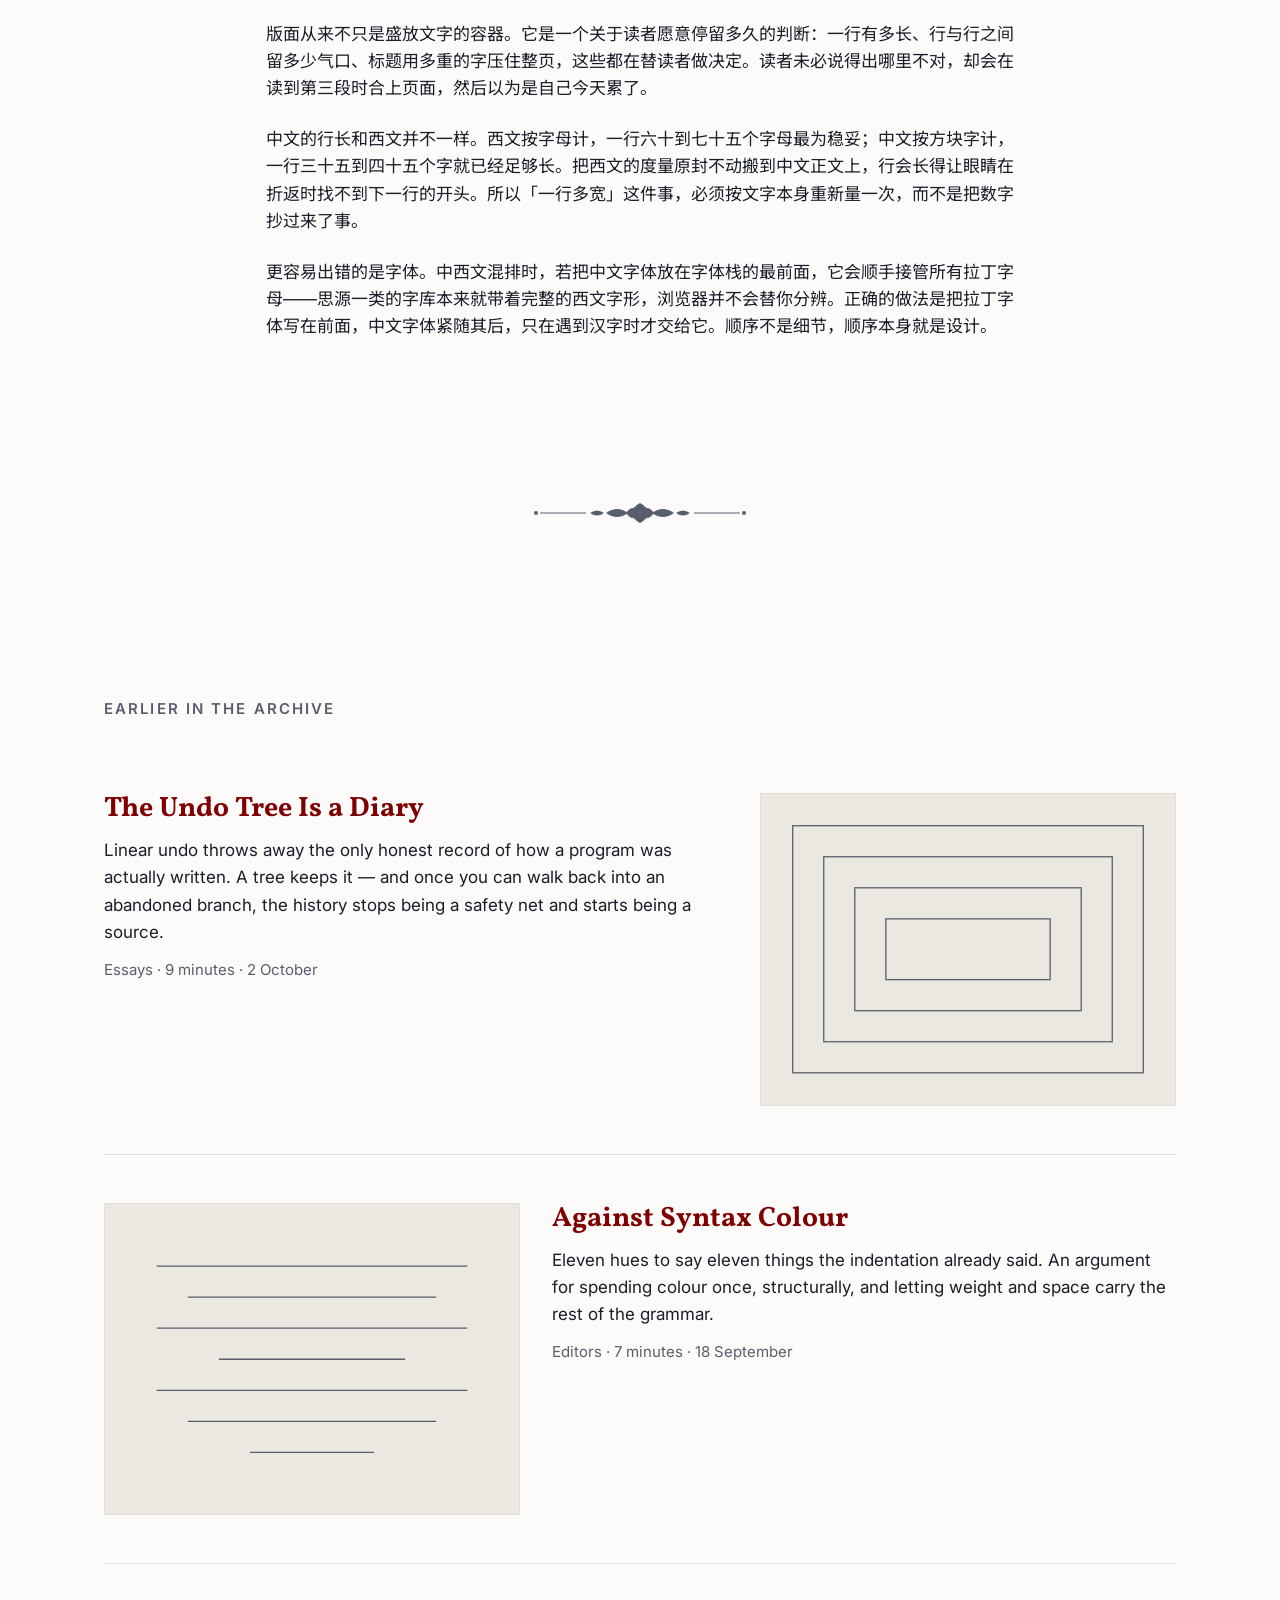
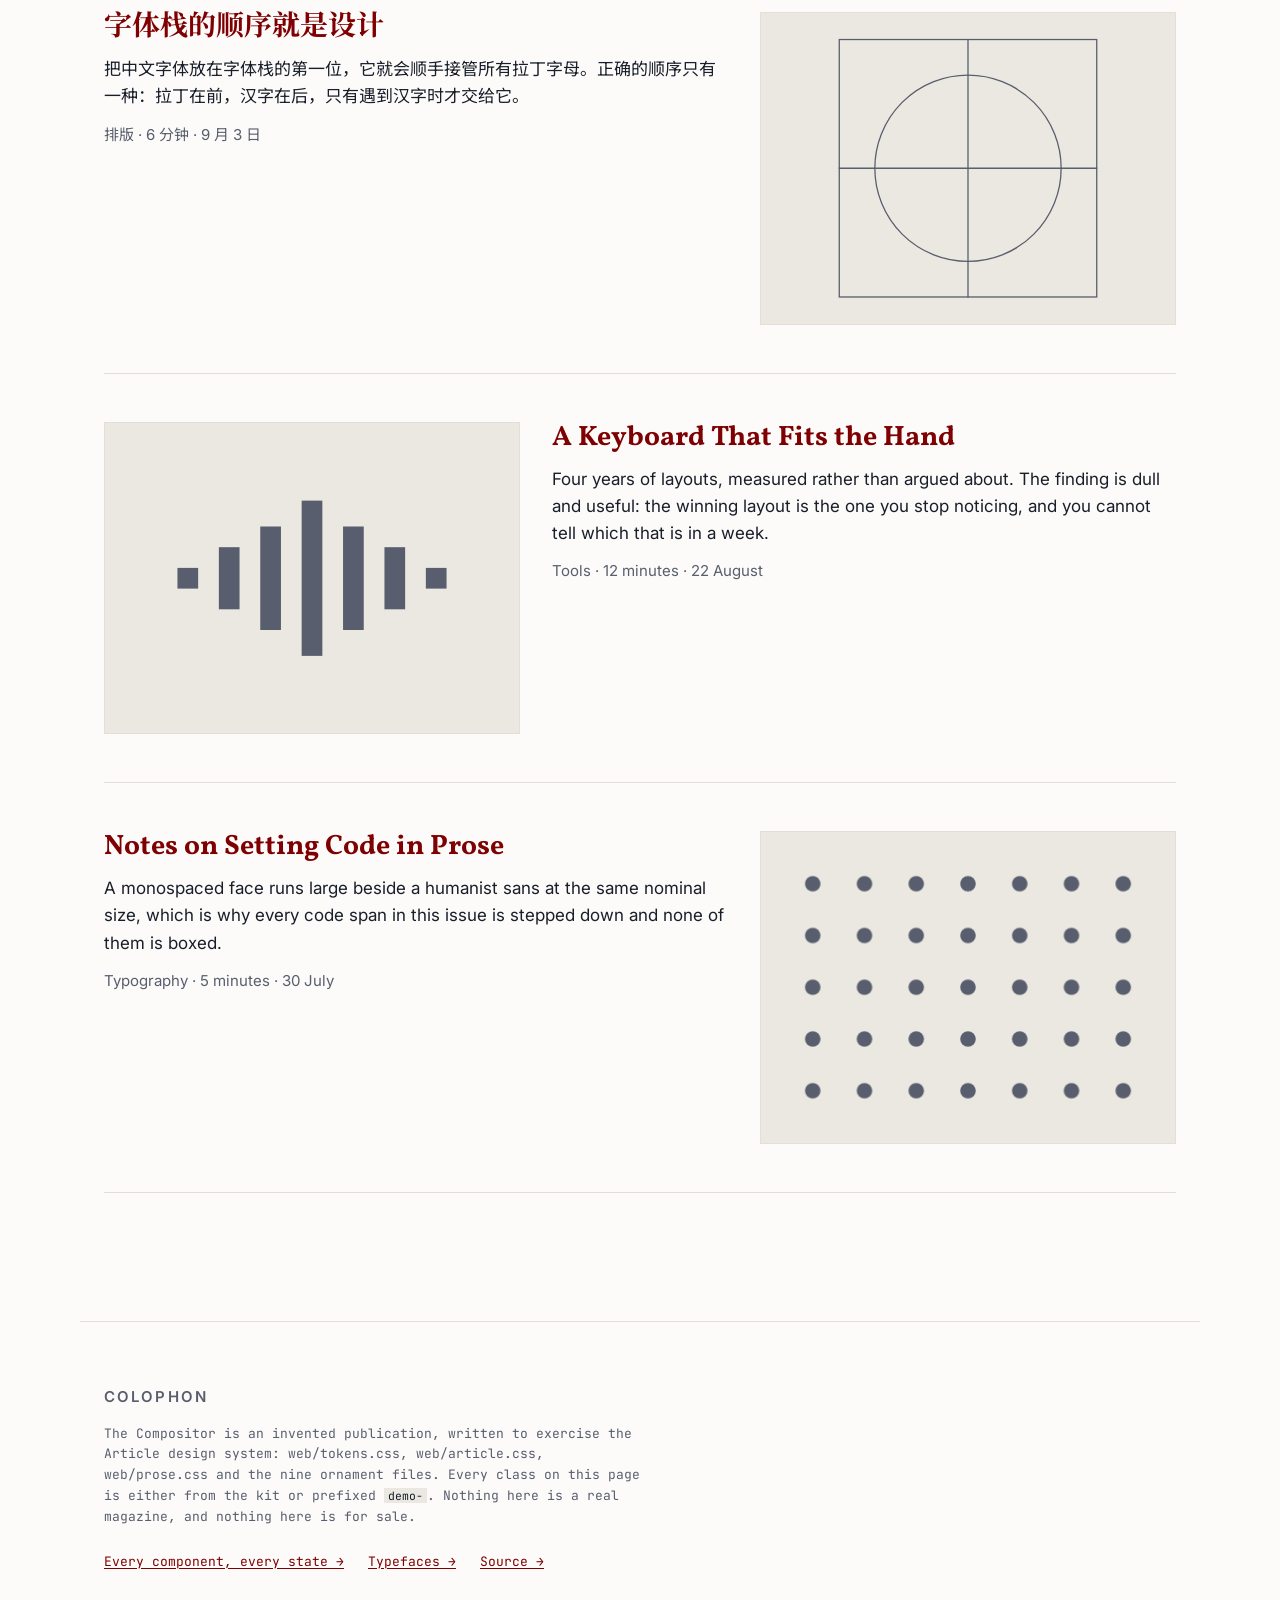
==== commit 812b815c: "Split the preview from the gallery, and rebuild the README as a landing page Both files were doing t" ====
--- a/demo/index.html
+++ b/demo/index.html
@@ -4,7 +4,7 @@
 <meta charset="utf-8">
 <meta name="viewport" content="width=device-width, initial-scale=1">
 <title>The Compositor — the Article design system, in situ</title>
-<meta name="description" content="A whole publication, an app, and every component of the Article design system on one page, in two themes and both of its dark palettes.">
+<meta name="description" content="The Article design system in use: three phone screens, then a whole publication, in two themes and both of its dark palettes.">
 
 <!--
   Two no-flash snippets, inline and BEFORE any stylesheet. A module import
@@ -30,6 +30,7 @@
 <link rel="stylesheet" href="../web/tokens.css">
 <link rel="stylesheet" href="../web/article.css">
 <link rel="stylesheet" href="../web/prose.css">
+
 
 <style>
 /* ==========================================================================
@@ -147,34 +148,6 @@
   color: var(--art-ink-muted);
 }
 
-/* --------------------------------------------------------------------------
-   SHOWCASE CHROME — the numbered marker above each section.
-
-   Set in the mono face and the muted ink on purpose: the page's own furniture
-   has to be legible as NOT part of the publication it is presenting.
-   -------------------------------------------------------------------------- */
-.demo-marker {
-  display: flex;
-  flex-wrap: wrap;
-  align-items: baseline;
-  gap: var(--art-space-2) var(--art-space-4);
-  padding-block: var(--art-space-5) var(--art-space-3);
-  border-top: var(--art-rule-width) solid var(--art-rule);
-  font-family: var(--art-font-mono);
-  font-size: var(--art-text-xs);
-  line-height: var(--art-leading-body);
-  color: var(--art-ink-muted);
-}
-
-.demo-marker__num { color: var(--art-accent); }
-
-.demo-marker__name {
-  color: var(--art-ink);
-  text-transform: uppercase;
-  letter-spacing: var(--art-tracking-eyebrow);
-}
-
-.demo-marker__note { margin-left: auto; }
 
 /* --------------------------------------------------------------------------
    HERO
@@ -247,6 +220,7 @@
 
 .demo-index__label { margin-bottom: var(--art-space-5); }
 
+
 /* --------------------------------------------------------------------------
    PHONE FRAMES
 
@@ -269,13 +243,7 @@
   padding-bottom: var(--art-space-4);
 }
 
-.demo-phone-fig {
-  flex: none;
-  display: flex;
-  flex-direction: column;
-  gap: var(--art-space-3);
-  margin: 0;
-}
+.demo-phone-fig { flex: none; }
 
 .demo-phone {
   display: flex;
@@ -302,177 +270,9 @@
   padding: var(--art-space-5) var(--art-space-4) var(--art-space-8);
 }
 
-.demo-phone__caption {
-  font-family: var(--art-font-mono);
-  font-size: var(--art-text-xs);
-  color: var(--art-ink-muted);
-}
-
-/* --------------------------------------------------------------------------
-   GALLERY
-
-   The gallery is the page's regression surface: one spec per component, every
-   state of that component side by side inside it, and the class name of each
-   specimen set in .art-code so it can be copied out.
-   -------------------------------------------------------------------------- */
-.demo-specs { display: grid; gap: var(--art-space-7); }
-.demo-spec { display: grid; gap: var(--art-space-4); }
-
-/* The heading above a run of specs. Set in the display face so the gallery's
-   own structure reads as editorial rather than as a form, and taking
-   --art-weight-display for the same reason every other display heading does. */
-.demo-group {
-  margin: 0;
-  padding-top: var(--art-space-6);
-  border-top: var(--art-rule-width) solid var(--art-rule-strong);
-  font-family: var(--art-font-display);
-  font-size: var(--art-text-2xl);
-  font-weight: var(--art-weight-display);
-  line-height: var(--art-leading-heading);
-  color: var(--art-ink-strong);
-}
-
-/* --art-text-sm rather than --art-text-xs: the label now carries .art-code
-   chips, which are 0.88em, and at the smaller step they land under 12px. */
-.demo-spec__label {
-  padding-bottom: var(--art-space-2);
-  border-bottom: var(--art-rule-width) solid var(--art-rule);
-  font-family: var(--art-font-mono);
-  font-size: var(--art-text-sm);
-  line-height: var(--art-leading-body);
-  color: var(--art-ink);
-  overflow-wrap: anywhere;
-}
-
-.demo-row {
-  display: flex;
-  flex-wrap: wrap;
-  align-items: center;
-  gap: var(--art-space-4);
-}
-
-.demo-cols {
-  display: grid;
-  grid-template-columns: repeat(auto-fit, minmax(260px, 1fr));
-  gap: var(--art-space-6);
-}
-
+
+/* Shared with demo/gallery.html — keep the two copies identical. */
 .demo-stack { display: grid; gap: var(--art-space-5); }
-
-/* One state of one component, with the name of that state under it. Every
-   state of a component sits in one grid, at one size, so a change that reaches
-   only one of them has nowhere to hide. */
-.demo-states {
-  display: grid;
-  grid-template-columns: repeat(auto-fill, minmax(230px, 1fr));
-  gap: var(--art-space-5);
-  align-items: start;
-}
-
-.demo-state { display: grid; gap: var(--art-space-2); min-width: 0; }
-.demo-state > * { max-width: 100%; }
-
-.demo-state__name {
-  margin: 0;
-  font-family: var(--art-font-mono);
-  font-size: var(--art-text-sm);
-  color: var(--art-ink-muted);
-  overflow-wrap: anywhere;
-}
-
-/* --------------------------------------------------------------------------
-   PAINTED STATES
-
-   :hover and :focus-visible need a pointer or a tab stop. A gallery that only
-   showed them live would render three of a button's four states as the same
-   picture, so these classes restate the kit's own state declarations -- from
-   the same semantic tokens, once each -- onto a static specimen.
-
-   This is the ONE place on the page that bends rule 1 above, and the bend is
-   contained: the copy is never the authority. Every painted specimen sits
-   beside a live one, and the kit's real :hover rule is three classes deep
-   against these one-class rules, so hovering a painted specimen and seeing it
-   change is itself the signal that the paint has gone stale.
-   -------------------------------------------------------------------------- */
-.demo-hovered--primary   { background-color: var(--art-action-ink);     color: var(--art-action); }
-.demo-hovered--secondary { background-color: var(--art-accent-ink);     color: var(--art-accent-strong); }
-.demo-hovered--outline   { background-color: var(--art-ink);            color: var(--art-surface); }
-.demo-hovered--ghost     { background-color: var(--art-surface-raised); }
-
-/* The focus contract, article.css §0. */
-.demo-focused { outline: 2px solid var(--art-focus); outline-offset: 2px; }
-
-/* A field also darkens its edge on focus; a button does not. */
-.demo-focused-field { border-color: var(--art-ink); }
-
-/* Mobile chrome at the width it is specified for, without the 844px-tall
-   frame the phone screens above need in order to be phones. */
-.demo-chrome {
-  width: 100%;
-  max-width: 390px;
-  background-color: var(--art-surface);
-  border: var(--art-rule-width) solid var(--art-rule-strong);
-  border-radius: var(--art-radius);
-}
-
-.demo-chrome__body { padding: var(--art-space-4); }
-
-/* --------------------------------------------------------------------------
-   ORNAMENT SHEET
-
-   Every file in ornaments/, painted the way the kit paints one: a box filled
-   with currentColor and cut to shape by the SVG. The file is named per
-   instance in a custom property, so this is one rule rather than nine, and a
-   file that is missing or malformed leaves a visibly empty cell.
-   -------------------------------------------------------------------------- */
-.demo-orns {
-  display: grid;
-  grid-template-columns: repeat(auto-fill, minmax(180px, 1fr));
-  gap: var(--art-space-4);
-}
-
-.demo-orn {
-  display: grid;
-  gap: var(--art-space-3);
-  align-content: start;
-  justify-items: center;
-  padding: var(--art-space-4);
-  background-color: var(--art-surface-sunken);
-  border: var(--art-rule-width) solid var(--art-rule);
-  border-radius: var(--art-radius);
-}
-
-/* The two dividers are 10:1 and 5:1; a 180px cell would shrink them to a
-   smudge, so they take a whole row and mask-size: contain does the rest. */
-.demo-orn--wide { grid-column: 1 / -1; }
-
-.demo-orn__mark {
-  display: block;
-  width: 100%;
-  height: var(--art-space-6);
-  color: var(--art-ink);
-  background-color: currentColor;
-  mask-image: var(--demo-orn);
-  mask-repeat: no-repeat;
-  mask-position: center;
-  mask-size: contain;
-  -webkit-mask-image: var(--demo-orn);
-  -webkit-mask-repeat: no-repeat;
-  -webkit-mask-position: center;
-  -webkit-mask-size: contain;
-}
-
-.demo-orn__name {
-  font-family: var(--art-font-mono);
-  font-size: var(--art-text-xs);
-  color: var(--art-ink-muted);
-  text-align: center;
-  overflow-wrap: anywhere;
-}
-
-/* Long-form prose and a reading-width specimen obey the measure. */
-.demo-measure { max-width: var(--art-measure); }
-
 .demo-fieldset { min-width: 0; margin: 0; padding: 0; border: 0; }
 .demo-fieldset legend { padding: 0; margin-bottom: var(--art-space-3); }
 
@@ -485,74 +285,26 @@
   color: var(--art-ink-muted);
 }
 
-/* .art-table styles the header row but not <caption>, which the UA centres. */
-.demo-caption {
-  padding-bottom: var(--art-space-3);
-  text-align: left;
+/* Furniture links — the colophon's row out to the rest of the kit. Nothing
+   outside .art-prose styles a bare <a>, and the component layer has no link
+   role, so a link that is page furniture rather than prose is styled here. */
+.demo-links {
+  display: flex;
+  flex-wrap: wrap;
+  gap: var(--art-space-2) var(--art-space-5);
+  margin-top: var(--art-space-5);
   font-family: var(--art-font-mono);
   font-size: var(--art-text-xs);
-  color: var(--art-ink-muted);
-}
-
-/* Anything that can outgrow a 390px screen scrolls inside its own box. */
-.demo-scroll { overflow-x: auto; }
-
-/* --------------------------------------------------------------------------
-   SPECIMEN
-   -------------------------------------------------------------------------- */
-.demo-scale { display: grid; gap: var(--art-space-5); }
-
-.demo-scale-row {
-  display: grid;
-  grid-template-columns: 16ch 1fr;
-  gap: var(--art-space-5);
-  align-items: baseline;
-}
-
-.demo-scale__label {
-  font-family: var(--art-font-mono);
-  font-size: var(--art-text-xs);
-  color: var(--art-ink-muted);
-}
-
-.demo-scale__sample {
-  min-width: 0;
-  overflow-x: auto;
-  white-space: nowrap;
-  line-height: var(--art-leading-heading);
-  color: var(--art-ink-strong);
-}
-
-.demo-scale__sample--display {
-  font-family: var(--art-font-display);
-  font-weight: var(--art-weight-display);
-}
-
-.demo-scale__sample--body { font-family: var(--art-font-body); }
-
-.demo-swatches {
-  display: grid;
-  grid-template-columns: repeat(auto-fill, minmax(148px, 1fr));
-  gap: var(--art-space-4);
-}
-
-.demo-swatch { display: grid; gap: var(--art-space-2); }
-
-/* --demo-swatch is set per instance to a semantic role, so every chip
-   re-resolves when the theme flips and none of them is a literal colour. */
-.demo-swatch__chip {
-  height: var(--art-space-8);
-  background-color: var(--demo-swatch);
-  border: var(--art-rule-width) solid var(--art-rule);
-  border-radius: var(--art-radius);
-}
-
-.demo-swatch__name {
-  font-family: var(--art-font-mono);
-  font-size: var(--art-text-xs);
-  color: var(--art-ink-muted);
-  overflow-wrap: anywhere;
-}
+}
+
+.demo-links a {
+  color: var(--art-link);
+  text-decoration: underline;
+  text-decoration-thickness: var(--art-rule-width);
+  text-underline-offset: 0.18em;
+}
+
+.demo-links a:hover { text-decoration-thickness: calc(var(--art-rule-width) * 2); }
 
 /* --------------------------------------------------------------------------
    FOOT
@@ -563,13 +315,10 @@
   border-top: var(--art-rule-width) solid var(--art-rule);
 }
 
+
 /* --------------------------------------------------------------------------
    RESPONSIVE
    -------------------------------------------------------------------------- */
-@media (max-width: 900px) {
-  .demo-scale-row { grid-template-columns: 1fr; gap: var(--art-space-2); }
-}
-
 @media (max-width: 700px) {
   /* Even two groups wrap on a 390px screen, and a pinned strip there costs a
      real slice of the viewport, so on phones it scrolls away. */
@@ -604,267 +353,16 @@
   </div>
 </div>
 
-<div class="demo-shell demo-marker">
-  <span class="demo-marker__num">01</span>
-  <span class="demo-marker__name">Masthead</span>
-  <span class="demo-marker__note">.art-bar &middot; full bleed</span>
-</div>
-
-<!-- ======================================================================
-     01 — MASTHEAD
-     ====================================================================== -->
-<header class="art-bar demo-bar">
-  <a class="art-bar__mark" href="#">The Compositor</a>
-  <nav class="art-bar__nav" aria-label="Sections">
-    <a class="art-bar__link" href="#article">Essays</a>
-    <a class="art-bar__link" href="#index">Editors</a>
-    <a class="art-bar__link" href="#specimen">Typography</a>
-    <a class="art-bar__link" href="#index">Archive</a>
-    <a class="art-bar__link" href="#colophon">Colophon</a>
-  </nav>
-</header>
-
 <main>
 
   <!-- ====================================================================
-       02 — HERO
+       THE APP — three screens at 390 x 844, scrolling in their own frames.
        ==================================================================== -->
-  <div class="demo-shell demo-marker">
-    <span class="demo-marker__num">02</span>
-    <span class="demo-marker__name">Hero</span>
-    <span class="demo-marker__note">.art-eyebrow &middot; .art-lede &middot; .art-rule &middot; .art-btn</span>
-  </div>
-
-  <section class="demo-shell demo-hero" aria-label="Issue opener">
-    <p class="art-eyebrow demo-hero__eyebrow">Issue Eleven &middot; Autumn</p>
-    <h1 class="demo-hero__title">The Editor Is a Room You Live In</h1>
-    <p class="art-lede">Most software is visited. A text editor is inhabited &mdash; eight hours a day, for twenty years &mdash; and that changes what counts as a feature. This issue is about the small permanent decisions: the length of a line, the weight of a rule, the cost of a colour.</p>
-    <hr class="art-rule">
-    <div class="demo-actions">
-      <button class="art-btn art-btn--primary" type="button">Read the issue <span class="demo-mark" aria-hidden="true"></span></button>
-      <button class="art-btn art-btn--secondary" type="button">Subscribe</button>
-    </div>
-  </section>
-
-  <!-- ====================================================================
-       03 — AN ARTICLE PAGE
-       ==================================================================== -->
-  <div class="demo-shell demo-marker">
-    <span class="demo-marker__num">03</span>
-    <span class="demo-marker__name">An article page</span>
-    <span class="demo-marker__note">.art-prose &middot; .art-dropcap &middot; .art-pre &middot; .art-figure</span>
-  </div>
-
-  <div class="demo-shell demo-section" id="article">
-    <article class="art-prose demo-column">
-      <p class="art-eyebrow">Essay</p>
-      <h1>Reading Is the Feature</h1>
-      <p><small>By Nadia Vance &middot; 14 November &middot; 11 minutes</small></p>
-
-      <p><span class="art-dropcap">A</span> text editor is the only piece of software most programmers will still be using in twenty years, and the only one they open before they have decided what to do. That makes it less like a tool and more like a room, and nobody evaluates a room by its feature list. You notice, slowly, whether the light is good, whether the chair is the right height, whether you can hear yourself think in it.</p>
-
-      <p>Almost everything written about editors is written about editing: the modal keystroke, the macro, the language server that renames a symbol across four hundred files. Very little is written about the other ninety per cent of the work, which is reading. Reading your own code from last spring. Reading a stranger's patch at the end of a long day. Reading the log that explains why the build stopped at 03:12. The features that make reading easier are unglamorous, and nearly all of them are typographic.</p>
-
-      <h2>The Case for a Narrow Column</h2>
-
-      <p>The measure &mdash; the length of a line of text &mdash; is the oldest setting in the trade and the one an editor is least likely to let you change. A window maximised on a thirty-inch display gives a line of a hundred and eighty characters. The eye does not fail at the end of that line; it fails on the way back, hunting for the start of the next one, and the failure registers as fatigue rather than as an error. You do not think <em>this is hard to read</em>. You think <em>I am tired</em>, and you close the file.</p>
-
-      <p>Sixty-eight characters is the number this publication is set to, and it lives in exactly one place. Prose wants around sixty-five; code, with its indentation and its short identifiers, tolerates a little more. Neither wants a hundred and eighty.</p>
-
-      <blockquote>
-        <p>A wide column does not make a page look generous. It makes the reader do the work the typesetter declined to do.</p>
-      </blockquote>
-
-      <h3>What the Rule Is Doing</h3>
-
-      <p>A hairline is a promise that two things are different. It is the cheapest structural device available &mdash; one pixel, no elevation, no colour &mdash; and it survives every display density it will ever meet. Reach for a shadow instead and you have made a claim about physical depth that a page of text has no use for. The claim is expensive to render, it changes meaning between themes, and it says nothing the line was not already saying.</p>
-
-      <ul>
-        <li>A rule between two rows says <em>these are peers</em>.</li>
-        <li>A rule under a heading says <em>everything below belongs to it</em>.</li>
-        <li>A rule with space on one side only says which side it belongs to.</li>
-        <li>A rule used four times on one screen says nothing at all.</li>
-      </ul>
-
-      <p>In practice this is a single declaration, <code>border-bottom: 1px solid var(--art-rule)</code>, plus the discipline never to write it twice on the same edge. The discipline is the hard part, and it is the part a design system can actually enforce.</p>
-
-      <figure class="art-figure">
-        <svg class="demo-plate" viewBox="0 0 320 180" role="img" aria-label="Diagram: a 68-character column held between two margin rules.">
-          <g fill="none" stroke="currentColor" stroke-width="1" stroke-linecap="butt" stroke-linejoin="miter">
-            <path d="M40 20 V160"/>
-            <path d="M280 20 V160"/>
-            <path d="M64 44 H256"/>
-            <path d="M64 62 H256"/>
-            <path d="M64 80 H256"/>
-            <path d="M64 98 H256"/>
-            <path d="M64 116 H256"/>
-            <path d="M96 134 H224"/>
-          </g>
-          <g fill="currentColor">
-            <rect x="40" y="19" width="1" height="1"/>
-            <rect x="279" y="19" width="1" height="1"/>
-          </g>
-        </svg>
-        <figcaption class="art-figure__caption">Fig. 1 &mdash; The measure, drawn. Two margin rules, six lines, and the last one short: the shape a reader recognises as a paragraph before reading a word of it.</figcaption>
-      </figure>
-
-      <p>Reading mode, in an editor, is usually shipped as a distraction-free toggle that hides the chrome and leaves the text at whatever width the window happens to be. That fixes the wrong thing. What a reader needs is the column narrowed, the leading opened, and the cursor turned into something that does not blink at them while they think.</p>
-
-<pre class="art-pre"><code>;; Reading, not editing: sixty-eight columns and nothing else.
-;; 阅读模式：一行六十八字，其余一概不管。
-(defun compositor-reading-mode ()
-  "Set the buffer for reading rather than for typing."
-  (interactive)
-  (setq-local fill-column   68
-              line-spacing  0.35
-              cursor-type   'bar)
-  (visual-fill-column-mode 1)
-  (variable-pitch-mode 1))</code></pre>
-
-      <p>None of this is new. It is the same argument every printer's manual has made since the first one, restated for a medium where the page is a window and the reader can resize it to any width at all. The <a href="https://example.org/notes-on-measure" target="_blank" rel="noopener">notes on measure</a> accompanying this issue make it again, with better examples and worse jokes.</p>
-
-      <hr>
-
-      <p>An editor that takes reading seriously does not need a new feature. It needs one number, held in one place, and an author willing to defend it. Everything else in this issue follows from that.</p>
-
-      <p class="art-eyebrow" lang="zh-Hans">中文版 &middot; The same argument, in Chinese</p>
-
-      <h2 lang="zh-Hans">排版是一种照顾</h2>
-
-      <p lang="zh-Hans">版面从来不只是盛放文字的容器。它是一个关于读者愿意停留多久的判断：一行有多长、行与行之间留多少气口、标题用多重的字压住整页，这些都在替读者做决定。读者未必说得出哪里不对，却会在读到第三段时合上页面，然后以为是自己今天累了。</p>
-
-      <p lang="zh-Hans">中文的行长和西文并不一样。西文按字母计，一行六十到七十五个字母最为稳妥；中文按方块字计，一行三十五到四十五个字就已经足够长。把西文的度量原封不动搬到中文正文上，行会长得让眼睛在折返时找不到下一行的开头。所以「一行多宽」这件事，必须按文字本身重新量一次，而不是把数字抄过来了事。</p>
-
-      <p lang="zh-Hans">更容易出错的是字体。中西文混排时，若把中文字体放在字体栈的最前面，它会顺手接管所有拉丁字母——思源一类的字库本来就带着完整的西文字形，浏览器并不会替你分辨。正确的做法是把拉丁字体写在前面，中文字体紧随其后，只在遇到汉字时才交给它。顺序不是细节，顺序本身就是设计。</p>
-    </article>
-  </div>
-
-  <!-- ====================================================================
-       04 — FLEURON
-       ==================================================================== -->
-  <div class="demo-shell demo-marker">
-    <span class="demo-marker__num">04</span>
-    <span class="demo-marker__name">Divider</span>
-    <span class="demo-marker__note">.art-fleuron &middot; ornaments/fleuron.svg</span>
-  </div>
-
-  <div class="demo-shell">
-    <div class="art-fleuron" aria-hidden="true"></div>
-  </div>
-
-  <!-- ====================================================================
-       05 — THE INDEX
-       ==================================================================== -->
-  <div class="demo-shell demo-marker">
-    <span class="demo-marker__num">05</span>
-    <span class="demo-marker__name">The article index</span>
-    <span class="demo-marker__note">.art-entry &middot; .art-entry--reverse</span>
-  </div>
-
-  <section class="demo-shell demo-section" id="index" aria-labelledby="demo-index-heading">
-    <h2 class="art-eyebrow demo-index__label" id="demo-index-heading">Earlier in the archive</h2>
-
-    <article class="art-entry">
-      <div class="art-entry__body">
-        <h3 class="art-entry__title"><a href="#index">The Undo Tree Is a Diary</a></h3>
-        <p class="art-entry__excerpt">Linear undo throws away the only honest record of how a program was actually written. A tree keeps it &mdash; and once you can walk back into an abandoned branch, the history stops being a safety net and starts being a source.</p>
-        <p class="art-entry__meta">Essays &middot; 9 minutes &middot; 2 October</p>
-      </div>
-      <svg class="art-entry__media demo-plate" viewBox="0 0 320 240" aria-hidden="true" focusable="false">
-        <g fill="none" stroke="currentColor" stroke-width="1" stroke-linecap="butt" stroke-linejoin="miter">
-          <rect x="24.5" y="24.5" width="271" height="191"/>
-          <rect x="48.5" y="48.5" width="223" height="143"/>
-          <rect x="72.5" y="72.5" width="175" height="95"/>
-          <rect x="96.5" y="96.5" width="127" height="47"/>
-        </g>
-      </svg>
-    </article>
-
-    <article class="art-entry art-entry--reverse">
-      <div class="art-entry__body">
-        <h3 class="art-entry__title"><a href="#index">Against Syntax Colour</a></h3>
-        <p class="art-entry__excerpt">Eleven hues to say eleven things the indentation already said. An argument for spending colour once, structurally, and letting weight and space carry the rest of the grammar.</p>
-        <p class="art-entry__meta">Editors &middot; 7 minutes &middot; 18 September</p>
-      </div>
-      <svg class="art-entry__media demo-plate" viewBox="0 0 320 240" aria-hidden="true" focusable="false">
-        <g fill="none" stroke="currentColor" stroke-width="1" stroke-linecap="butt" stroke-linejoin="miter">
-          <path d="M40 48 H280"/>
-          <path d="M64 72 H256"/>
-          <path d="M40 96 H280"/>
-          <path d="M88 120 H232"/>
-          <path d="M40 144 H280"/>
-          <path d="M64 168 H256"/>
-          <path d="M112 192 H208"/>
-        </g>
-      </svg>
-    </article>
-
-    <article class="art-entry" lang="zh-Hans">
-      <div class="art-entry__body">
-        <h3 class="art-entry__title"><a href="#index">字体栈的顺序就是设计</a></h3>
-        <p class="art-entry__excerpt">把中文字体放在字体栈的第一位，它就会顺手接管所有拉丁字母。正确的顺序只有一种：拉丁在前，汉字在后，只有遇到汉字时才交给它。</p>
-        <p class="art-entry__meta">排版 &middot; 6 分钟 &middot; 9 月 3 日</p>
-      </div>
-      <svg class="art-entry__media demo-plate" viewBox="0 0 320 240" aria-hidden="true" focusable="false">
-        <g fill="none" stroke="currentColor" stroke-width="1" stroke-linecap="butt" stroke-linejoin="miter">
-          <rect x="60.5" y="20.5" width="199" height="199"/>
-          <circle cx="160" cy="120" r="72"/>
-          <path d="M60 120 H260"/>
-          <path d="M160 20 V220"/>
-        </g>
-      </svg>
-    </article>
-
-    <article class="art-entry art-entry--reverse">
-      <div class="art-entry__body">
-        <h3 class="art-entry__title"><a href="#index">A Keyboard That Fits the Hand</a></h3>
-        <p class="art-entry__excerpt">Four years of layouts, measured rather than argued about. The finding is dull and useful: the winning layout is the one you stop noticing, and you cannot tell which that is in a week.</p>
-        <p class="art-entry__meta">Tools &middot; 12 minutes &middot; 22 August</p>
-      </div>
-      <svg class="art-entry__media demo-plate" viewBox="0 0 320 240" aria-hidden="true" focusable="false">
-        <g fill="currentColor">
-          <rect x="152" y="60" width="16" height="120"/>
-          <rect x="120" y="80" width="16" height="80"/>
-          <rect x="184" y="80" width="16" height="80"/>
-          <rect x="88" y="96" width="16" height="48"/>
-          <rect x="216" y="96" width="16" height="48"/>
-          <rect x="56" y="112" width="16" height="16"/>
-          <rect x="248" y="112" width="16" height="16"/>
-        </g>
-      </svg>
-    </article>
-
-    <article class="art-entry">
-      <div class="art-entry__body">
-        <h3 class="art-entry__title"><a href="#index">Notes on Setting Code in Prose</a></h3>
-        <p class="art-entry__excerpt">A monospaced face runs large beside a humanist sans at the same nominal size, which is why every code span in this issue is stepped down and none of them is boxed.</p>
-        <p class="art-entry__meta">Typography &middot; 5 minutes &middot; 30 July</p>
-      </div>
-      <svg class="art-entry__media demo-plate" viewBox="0 0 320 240" aria-hidden="true" focusable="false">
-        <defs>
-          <pattern id="demo-dots" x="20" y="20" width="40" height="40" patternUnits="userSpaceOnUse">
-            <circle cx="20" cy="20" r="6" fill="currentColor"/>
-          </pattern>
-        </defs>
-        <rect x="20" y="20" width="280" height="200" fill="url(#demo-dots)"/>
-      </svg>
-    </article>
-  </section>
-
-  <!-- ====================================================================
-       06 — THE APP
-       ==================================================================== -->
-  <div class="demo-shell demo-marker">
-    <span class="demo-marker__num">06</span>
-    <span class="demo-marker__name">The app</span>
-    <span class="demo-marker__note">.art-appbar &middot; .art-list &middot; .art-tabbar &middot; 390 &times; 844</span>
-  </div>
-
   <section class="demo-section demo-phones-strip" aria-label="Phone screens">
     <div class="demo-phones">
 
       <!-- ---------------- Library ---------------- -->
-      <figure class="demo-phone-fig">
+      <div class="demo-phone-fig">
         <div class="demo-phone">
           <header class="art-appbar">
             <div class="art-appbar__lead">
@@ -927,11 +425,10 @@
             <a class="art-tabbar__item" href="#"><span class="art-tabbar__label">Settings</span></a>
           </nav>
         </div>
-        <figcaption class="demo-phone__caption">Library &middot; .art-list &middot; .art-tabbar</figcaption>
-      </figure>
+      </div>
 
       <!-- ---------------- Reading ---------------- -->
-      <figure class="demo-phone-fig">
+      <div class="demo-phone-fig">
         <div class="demo-phone">
           <header class="art-appbar">
             <div class="art-appbar__lead">
@@ -969,11 +466,10 @@
             </article>
           </div>
         </div>
-        <figcaption class="demo-phone__caption">Reading &middot; .art-prose, scrolling in the frame</figcaption>
-      </figure>
+      </div>
 
       <!-- ---------------- Settings ---------------- -->
-      <figure class="demo-phone-fig">
+      <div class="demo-phone-fig">
         <div class="demo-phone">
           <header class="art-appbar">
             <div class="art-appbar__lead">
@@ -1049,617 +545,217 @@
             <a class="art-tabbar__item is-active" href="#" aria-current="page"><span class="art-tabbar__label">Settings</span></a>
           </nav>
         </div>
-        <figcaption class="demo-phone__caption">Settings &middot; .art-field &middot; .art-check &middot; .art-toggle</figcaption>
-      </figure>
+      </div>
 
     </div>
   </section>
 
   <!-- ====================================================================
-       07 — COMPONENT GALLERY
-
-       The regression surface. Every class web/article.css defines appears
-       here at least once, and every state it can be in appears beside its
-       neighbours, so a change to the component layer either leaves this
-       section alone or is visible in it.
+       THE PUBLICATION — masthead, the issue opener, the lead essay, and the
+       archive index below it. One continuous page, as a reader would meet it.
+
+       The masthead has to sit directly above #article once .demo-hero is
+       hidden: tools/shoot.mjs composes the README's picture out of exactly
+       that pair, and nothing warns you when the framing changes.
        ==================================================================== -->
-  <div class="demo-shell demo-marker">
-    <span class="demo-marker__num">07</span>
-    <span class="demo-marker__name">Component gallery</span>
-    <span class="demo-marker__note">every class in web/article.css, in every state</span>
-  </div>
-
-  <section class="demo-shell demo-section demo-specs" id="gallery" aria-label="Component gallery">
-
-    <p class="demo-note">Every specimen below is labelled with the class it demonstrates. States that need a pointer or a tab stop &mdash; <code class="art-code">:hover</code> and <code class="art-code">:focus-visible</code> &mdash; are shown twice: live on the rest specimen, and painted onto a static one with a <code class="art-code">demo-</code> class, because a gallery that only showed them live would show three of a button&rsquo;s four states as the same picture.</p>
-
-    <!-- ================================================================
-         EDITORIAL
-         ================================================================ -->
-    <h2 class="demo-group">Editorial</h2>
-
-    <div class="demo-spec">
-      <p class="demo-spec__label"><code class="art-code">.art-eyebrow</code> &middot; <code class="art-code">.art-display</code> &middot; <code class="art-code">.art-display--page</code> &middot; <code class="art-code">.art-meta</code></p>
-      <div class="demo-stack demo-measure">
-        <div>
-          <p class="art-eyebrow">Issue Eleven &middot; Autumn</p>
-          <h3 class="art-display">The Compositor</h3>
-          <p class="art-meta">By Nadia Vance &middot; 2 October</p>
-        </div>
-        <div>
-          <p class="art-eyebrow" lang="zh-Hans">中文版 &middot; Section</p>
-          <h3 class="art-display art-display--page">Earlier in the archive</h3>
-          <p class="art-meta">Forty-one pieces &middot; 2019&ndash;2026</p>
-        </div>
-      </div>
-      <p class="demo-note">.art-display is --art-text-5xl and steps down to --art-text-3xl under 768px; .art-display--page is the --art-text-4xl step, for a page that is not the front page. Both take --art-weight-display, which is the dark-theme optical compensation &mdash; a literal 700 here would silently opt out of it.</p>
+  <header class="art-bar demo-bar">
+    <a class="art-bar__mark" href="#">The Compositor</a>
+    <nav class="art-bar__nav" aria-label="Sections">
+      <a class="art-bar__link" href="#article">Essays</a>
+      <a class="art-bar__link" href="#index">Editors</a>
+      <a class="art-bar__link" href="#">Typography</a>
+      <a class="art-bar__link" href="#index">Archive</a>
+      <a class="art-bar__link" href="#colophon">Colophon</a>
+    </nav>
+  </header>
+
+  <section class="demo-shell demo-hero" aria-label="Issue opener">
+    <p class="art-eyebrow demo-hero__eyebrow">Issue Eleven &middot; Autumn</p>
+    <h1 class="demo-hero__title">The Editor Is a Room You Live In</h1>
+    <p class="art-lede">Most software is visited. A text editor is inhabited &mdash; eight hours a day, for twenty years &mdash; and that changes what counts as a feature. This issue is about the small permanent decisions: the length of a line, the weight of a rule, the cost of a colour.</p>
+    <hr class="art-rule">
+    <div class="demo-actions">
+      <button class="art-btn art-btn--primary" type="button">Read the issue <span class="demo-mark" aria-hidden="true"></span></button>
+      <button class="art-btn art-btn--secondary" type="button">Subscribe</button>
     </div>
-
-    <div class="demo-spec">
-      <p class="demo-spec__label"><code class="art-code">.art-lede</code></p>
-      <p class="art-lede">The lede is the one paragraph a page is allowed to centre: a step up in size, a step back in ink, and a measure narrower than the column it introduces.</p>
-    </div>
-
-    <div class="demo-spec">
-      <p class="demo-spec__label"><code class="art-code">.art-dropcap</code> &mdash; three lines, and the arithmetic that puts it there</p>
-      <p class="demo-measure"><span class="art-dropcap">T</span>he cap is derived from the metrics of the two faces actually in use, at --art-text-base and --art-leading-body: its top sits on the first line&rsquo;s cap height and its foot on the third baseline. Count the lines beside it. Swapping either typeface without redoing the sum is what turns this from a rule into a coincidence.</p>
-      <p class="demo-note">.art-dropcap is a component, not a prose rule &mdash; it works outside .art-prose, which is where this specimen sits.</p>
-    </div>
-
-    <div class="demo-spec">
-      <p class="demo-spec__label"><code class="art-code">.art-rule</code> &middot; <code class="art-code">.art-dinkus</code> &middot; <code class="art-code">.art-fleuron</code> &mdash; each carries its own air, and the amount of it is the ranking</p>
-      <hr class="art-rule">
-      <p class="demo-note">.art-rule &mdash; a hairline between two blocks. --art-space-7 above and below.</p>
-      <div class="art-dinkus" aria-hidden="true"></div>
-      <p class="demo-note">.art-dinkus &mdash; a change of subject inside an article, where a fleuron would shout. --art-space-8.</p>
-      <div class="art-fleuron" aria-hidden="true"></div>
-      <p class="demo-note">.art-fleuron &mdash; the section divider, and the system&rsquo;s signature mark. --art-space-9.</p>
-    </div>
-
-    <div class="demo-spec">
-      <p class="demo-spec__label"><code class="art-code">.art-figure</code> &middot; <code class="art-code">.art-figure__media</code> &middot; <code class="art-code">.art-figure__caption</code></p>
-      <figure class="art-figure demo-measure">
-        <svg class="art-figure__media demo-plate" viewBox="0 0 320 160" role="img" aria-label="Diagram: a ruled plate, three centred lines above two centred marks.">
+  </section>
+
+  <div class="demo-shell demo-section" id="article">
+    <article class="art-prose demo-column">
+      <p class="art-eyebrow">Essay</p>
+      <h1>Reading Is the Feature</h1>
+      <p><small>By Nadia Vance &middot; 14 November &middot; 11 minutes</small></p>
+
+      <p><span class="art-dropcap">A</span> text editor is the only piece of software most programmers will still be using in twenty years, and the only one they open before they have decided what to do. That makes it less like a tool and more like a room, and nobody evaluates a room by its feature list. You notice, slowly, whether the light is good, whether the chair is the right height, whether you can hear yourself think in it.</p>
+
+      <p>Almost everything written about editors is written about editing: the modal keystroke, the macro, the language server that renames a symbol across four hundred files. Very little is written about the other ninety per cent of the work, which is reading. Reading your own code from last spring. Reading a stranger's patch at the end of a long day. Reading the log that explains why the build stopped at 03:12. The features that make reading easier are unglamorous, and nearly all of them are typographic.</p>
+
+      <h2>The Case for a Narrow Column</h2>
+
+      <p>The measure &mdash; the length of a line of text &mdash; is the oldest setting in the trade and the one an editor is least likely to let you change. A window maximised on a thirty-inch display gives a line of a hundred and eighty characters. The eye does not fail at the end of that line; it fails on the way back, hunting for the start of the next one, and the failure registers as fatigue rather than as an error. You do not think <em>this is hard to read</em>. You think <em>I am tired</em>, and you close the file.</p>
+
+      <p>Sixty-eight characters is the number this publication is set to, and it lives in exactly one place. Prose wants around sixty-five; code, with its indentation and its short identifiers, tolerates a little more. Neither wants a hundred and eighty.</p>
+
+      <blockquote>
+        <p>A wide column does not make a page look generous. It makes the reader do the work the typesetter declined to do.</p>
+      </blockquote>
+
+      <h3>What the Rule Is Doing</h3>
+
+      <p>A hairline is a promise that two things are different. It is the cheapest structural device available &mdash; one pixel, no elevation, no colour &mdash; and it survives every display density it will ever meet. Reach for a shadow instead and you have made a claim about physical depth that a page of text has no use for. The claim is expensive to render, it changes meaning between themes, and it says nothing the line was not already saying.</p>
+
+      <ul>
+        <li>A rule between two rows says <em>these are peers</em>.</li>
+        <li>A rule under a heading says <em>everything below belongs to it</em>.</li>
+        <li>A rule with space on one side only says which side it belongs to.</li>
+        <li>A rule used four times on one screen says nothing at all.</li>
+      </ul>
+
+      <p>In practice this is a single declaration, <code>border-bottom: 1px solid var(--art-rule)</code>, plus the discipline never to write it twice on the same edge. The discipline is the hard part, and it is the part a design system can actually enforce.</p>
+
+      <figure class="art-figure">
+        <svg class="demo-plate" viewBox="0 0 320 180" role="img" aria-label="Diagram: a 68-character column held between two margin rules.">
           <g fill="none" stroke="currentColor" stroke-width="1" stroke-linecap="butt" stroke-linejoin="miter">
-            <rect x="24.5" y="24.5" width="271" height="111"/>
-            <path d="M56 60 H264"/>
-            <path d="M80 80 H240"/>
-            <path d="M104 100 H216"/>
-            <circle cx="140" cy="120" r="6"/>
-            <circle cx="180" cy="120" r="6"/>
+            <path d="M40 20 V160"/>
+            <path d="M280 20 V160"/>
+            <path d="M64 44 H256"/>
+            <path d="M64 62 H256"/>
+            <path d="M64 80 H256"/>
+            <path d="M64 98 H256"/>
+            <path d="M64 116 H256"/>
+            <path d="M96 134 H224"/>
+          </g>
+          <g fill="currentColor">
+            <rect x="40" y="19" width="1" height="1"/>
+            <rect x="279" y="19" width="1" height="1"/>
           </g>
         </svg>
-        <figcaption class="art-figure__caption">Fig. 2 &mdash; .art-figure__media carries the hairline on an inline &lt;svg&gt;, which the element-scoped rule for &lt;img&gt; cannot reach. The caption is --art-text-sm in the muted ink, one --art-space-2 below the plate.</figcaption>
+        <figcaption class="art-figure__caption">Fig. 1 &mdash; The measure, drawn. Two margin rules, six lines, and the last one short: the shape a reader recognises as a paragraph before reading a word of it.</figcaption>
       </figure>
-    </div>
-
-    <!-- ================================================================
-         BUTTONS
-         ================================================================ -->
-    <h2 class="demo-group">Buttons</h2>
-
-    <div class="demo-spec">
-      <p class="demo-spec__label"><code class="art-code">.art-btn</code> &middot; <code class="art-code">.art-btn--primary</code> &middot; <code class="art-code">.art-btn--secondary</code> &middot; <code class="art-code">.art-btn--outline</code> &middot; <code class="art-code">.art-btn--ghost</code> &mdash; rest</p>
-      <div class="demo-row">
-        <button class="art-btn art-btn--primary" type="button">Read the issue <span class="demo-mark" aria-hidden="true"></span></button>
-        <button class="art-btn art-btn--secondary" type="button">Subscribe</button>
-        <button class="art-btn art-btn--outline" type="button">Archive</button>
-        <button class="art-btn art-btn--ghost" type="button">Dismiss</button>
+
+      <p>Reading mode, in an editor, is usually shipped as a distraction-free toggle that hides the chrome and leaves the text at whatever width the window happens to be. That fixes the wrong thing. What a reader needs is the column narrowed, the leading opened, and the cursor turned into something that does not blink at them while they think.</p>
+
+<pre class="art-pre"><code>;; Reading, not editing: sixty-eight columns and nothing else.
+;; 阅读模式：一行六十八字，其余一概不管。
+(defun compositor-reading-mode ()
+  "Set the buffer for reading rather than for typing."
+  (interactive)
+  (setq-local fill-column   68
+              line-spacing  0.35
+              cursor-type   'bar)
+  (visual-fill-column-mode 1)
+  (variable-pitch-mode 1))</code></pre>
+
+      <p>None of this is new. It is the same argument every printer's manual has made since the first one, restated for a medium where the page is a window and the reader can resize it to any width at all. The <a href="https://example.org/notes-on-measure" target="_blank" rel="noopener">notes on measure</a> accompanying this issue make it again, with better examples and worse jokes.</p>
+
+      <hr>
+
+      <p>An editor that takes reading seriously does not need a new feature. It needs one number, held in one place, and an author willing to defend it. Everything else in this issue follows from that.</p>
+
+      <p class="art-eyebrow" lang="zh-Hans">中文版 &middot; The same argument, in Chinese</p>
+
+      <h2 lang="zh-Hans">排版是一种照顾</h2>
+
+      <p lang="zh-Hans">版面从来不只是盛放文字的容器。它是一个关于读者愿意停留多久的判断：一行有多长、行与行之间留多少气口、标题用多重的字压住整页，这些都在替读者做决定。读者未必说得出哪里不对，却会在读到第三段时合上页面，然后以为是自己今天累了。</p>
+
+      <p lang="zh-Hans">中文的行长和西文并不一样。西文按字母计，一行六十到七十五个字母最为稳妥；中文按方块字计，一行三十五到四十五个字就已经足够长。把西文的度量原封不动搬到中文正文上，行会长得让眼睛在折返时找不到下一行的开头。所以「一行多宽」这件事，必须按文字本身重新量一次，而不是把数字抄过来了事。</p>
+
+      <p lang="zh-Hans">更容易出错的是字体。中西文混排时，若把中文字体放在字体栈的最前面，它会顺手接管所有拉丁字母——思源一类的字库本来就带着完整的西文字形，浏览器并不会替你分辨。正确的做法是把拉丁字体写在前面，中文字体紧随其后，只在遇到汉字时才交给它。顺序不是细节，顺序本身就是设计。</p>
+    </article>
+  </div>
+
+  <div class="demo-shell">
+    <div class="art-fleuron" aria-hidden="true"></div>
+  </div>
+
+  <section class="demo-shell demo-section" id="index" aria-labelledby="demo-index-heading">
+    <h2 class="art-eyebrow demo-index__label" id="demo-index-heading">Earlier in the archive</h2>
+
+    <article class="art-entry">
+      <div class="art-entry__body">
+        <h3 class="art-entry__title"><a href="#index">The Undo Tree Is a Diary</a></h3>
+        <p class="art-entry__excerpt">Linear undo throws away the only honest record of how a program was actually written. A tree keeps it &mdash; and once you can walk back into an abandoned branch, the history stops being a safety net and starts being a source.</p>
+        <p class="art-entry__meta">Essays &middot; 9 minutes &middot; 2 October</p>
       </div>
-      <p class="demo-note">These four are live: hover them, and tab into them. Every row below paints one of their states so the whole matrix can be read at once.</p>
-    </div>
-
-    <div class="demo-spec">
-      <p class="demo-spec__label"><code class="art-code">:hover</code> &mdash; the fill and the label trade places; nothing darkens</p>
-      <div class="demo-row">
-        <button class="art-btn art-btn--primary demo-hovered--primary" type="button">Read the issue <span class="demo-mark" aria-hidden="true"></span></button>
-        <button class="art-btn art-btn--secondary demo-hovered--secondary" type="button">Subscribe</button>
-        <button class="art-btn art-btn--outline demo-hovered--outline" type="button">Archive</button>
-        <button class="art-btn art-btn--ghost demo-hovered--ghost" type="button">Dismiss</button>
+      <svg class="art-entry__media demo-plate" viewBox="0 0 320 240" aria-hidden="true" focusable="false">
+        <g fill="none" stroke="currentColor" stroke-width="1" stroke-linecap="butt" stroke-linejoin="miter">
+          <rect x="24.5" y="24.5" width="271" height="191"/>
+          <rect x="48.5" y="48.5" width="223" height="143"/>
+          <rect x="72.5" y="72.5" width="175" height="95"/>
+          <rect x="96.5" y="96.5" width="127" height="47"/>
+        </g>
+      </svg>
+    </article>
+
+    <article class="art-entry art-entry--reverse">
+      <div class="art-entry__body">
+        <h3 class="art-entry__title"><a href="#index">Against Syntax Colour</a></h3>
+        <p class="art-entry__excerpt">Eleven hues to say eleven things the indentation already said. An argument for spending colour once, structurally, and letting weight and space carry the rest of the grammar.</p>
+        <p class="art-entry__meta">Editors &middot; 7 minutes &middot; 18 September</p>
       </div>
-      <p class="demo-note">--primary swaps --art-action and --art-action-ink; --secondary swaps --art-accent-strong and --art-accent-ink; --outline fills with --art-ink and sets its label in --art-surface; --ghost gains --art-surface-raised and keeps its label. The border does not move, so the box never changes size. Hover one of these: the kit&rsquo;s own rule outranks the paint, so if a painted button changes under the pointer, it is the paint that has gone stale.</p>
-    </div>
-
-    <div class="demo-spec">
-      <p class="demo-spec__label"><code class="art-code">:focus-visible</code> &mdash; 2px --art-focus at a 2px offset, on every control in the kit</p>
-      <div class="demo-row">
-        <button class="art-btn art-btn--primary demo-focused" type="button">Read the issue <span class="demo-mark" aria-hidden="true"></span></button>
-        <button class="art-btn art-btn--secondary demo-focused" type="button">Subscribe</button>
-        <button class="art-btn art-btn--outline demo-focused" type="button">Archive</button>
-        <button class="art-btn art-btn--ghost demo-focused" type="button">Dismiss</button>
+      <svg class="art-entry__media demo-plate" viewBox="0 0 320 240" aria-hidden="true" focusable="false">
+        <g fill="none" stroke="currentColor" stroke-width="1" stroke-linecap="butt" stroke-linejoin="miter">
+          <path d="M40 48 H280"/>
+          <path d="M64 72 H256"/>
+          <path d="M40 96 H280"/>
+          <path d="M88 120 H232"/>
+          <path d="M40 144 H280"/>
+          <path d="M64 168 H256"/>
+          <path d="M112 192 H208"/>
+        </g>
+      </svg>
+    </article>
+
+    <article class="art-entry" lang="zh-Hans">
+      <div class="art-entry__body">
+        <h3 class="art-entry__title"><a href="#index">字体栈的顺序就是设计</a></h3>
+        <p class="art-entry__excerpt">把中文字体放在字体栈的第一位，它就会顺手接管所有拉丁字母。正确的顺序只有一种：拉丁在前，汉字在后，只有遇到汉字时才交给它。</p>
+        <p class="art-entry__meta">排版 &middot; 6 分钟 &middot; 9 月 3 日</p>
       </div>
-      <p class="demo-note">The focus contract is declared once, on element selectors rather than on .art- classes, so it also reaches the bare markup a host page brings and the links inside .art-prose. It is not negotiable per app.</p>
-    </div>
-
-    <div class="demo-spec">
-      <p class="demo-spec__label"><code class="art-code">[disabled]</code> &mdash; a real attribute, not a class</p>
-      <div class="demo-row">
-        <button class="art-btn art-btn--primary" type="button" disabled>Read the issue <span class="demo-mark" aria-hidden="true"></span></button>
-        <button class="art-btn art-btn--secondary" type="button" disabled>Subscribe</button>
-        <button class="art-btn art-btn--outline" type="button" disabled>Archive</button>
-        <button class="art-btn art-btn--ghost" type="button" disabled>Dismiss</button>
+      <svg class="art-entry__media demo-plate" viewBox="0 0 320 240" aria-hidden="true" focusable="false">
+        <g fill="none" stroke="currentColor" stroke-width="1" stroke-linecap="butt" stroke-linejoin="miter">
+          <rect x="60.5" y="20.5" width="199" height="199"/>
+          <circle cx="160" cy="120" r="72"/>
+          <path d="M60 120 H260"/>
+          <path d="M160 20 V220"/>
+        </g>
+      </svg>
+    </article>
+
+    <article class="art-entry art-entry--reverse">
+      <div class="art-entry__body">
+        <h3 class="art-entry__title"><a href="#index">A Keyboard That Fits the Hand</a></h3>
+        <p class="art-entry__excerpt">Four years of layouts, measured rather than argued about. The finding is dull and useful: the winning layout is the one you stop noticing, and you cannot tell which that is in a week.</p>
+        <p class="art-entry__meta">Tools &middot; 12 minutes &middot; 22 August</p>
       </div>
-      <p class="demo-note">One rule for all four: 0.5 opacity and not-allowed. The hover rules are guarded with :not(:disabled), so a disabled fill never inverts.</p>
-    </div>
-
-    <!-- ================================================================
-         FIELDS
-         ================================================================ -->
-    <h2 class="demo-group">Fields</h2>
-
-    <div class="demo-spec">
-      <p class="demo-spec__label"><code class="art-code">.art-field</code> &middot; <code class="art-code">.art-label</code> &middot; <code class="art-code">.art-input</code> &middot; <code class="art-code">.art-hint</code> &middot; <code class="art-code">.art-hint--error</code></p>
-      <div class="demo-states">
-        <div class="demo-state">
-          <div class="art-field">
-            <label class="art-label" for="gal-in-rest">Issue letter</label>
-            <input class="art-input" id="gal-in-rest" type="email" placeholder="you@example.org" aria-describedby="gal-in-rest-hint">
-            <span class="art-hint" id="gal-in-rest-hint">Four times a year. Nothing else, ever.</span>
-          </div>
-          <span class="demo-state__name">rest &mdash; live hover and focus</span>
-        </div>
-        <div class="demo-state">
-          <div class="art-field">
-            <label class="art-label" for="gal-in-focus">Issue letter</label>
-            <input class="art-input demo-focused demo-focused-field" id="gal-in-focus" type="email" value="editor@example.org">
-            <span class="art-hint">The edge darkens to --art-ink and the outline lands outside it.</span>
-          </div>
-          <span class="demo-state__name"><code class="art-code">:focus-visible</code></span>
-        </div>
-        <div class="demo-state">
-          <div class="art-field">
-            <label class="art-label" for="gal-in-off">Subscriber number</label>
-            <input class="art-input" id="gal-in-off" type="text" value="C-01184" disabled>
-            <span class="art-hint">Assigned when the subscription starts.</span>
-          </div>
-          <span class="demo-state__name"><code class="art-code">:disabled</code></span>
-        </div>
-        <div class="demo-state">
-          <div class="art-field">
-            <label class="art-label" for="gal-in-bad">Issue letter</label>
-            <input class="art-input" id="gal-in-bad" type="email" value="you@example" aria-invalid="true" aria-describedby="gal-in-bad-hint">
-            <span class="art-hint art-hint--error" id="gal-in-bad-hint">That address is missing a top-level domain.</span>
-          </div>
-          <span class="demo-state__name"><code class="art-code">[aria-invalid="true"]</code> + <code class="art-code">.art-hint--error</code></span>
-        </div>
+      <svg class="art-entry__media demo-plate" viewBox="0 0 320 240" aria-hidden="true" focusable="false">
+        <g fill="currentColor">
+          <rect x="152" y="60" width="16" height="120"/>
+          <rect x="120" y="80" width="16" height="80"/>
+          <rect x="184" y="80" width="16" height="80"/>
+          <rect x="88" y="96" width="16" height="48"/>
+          <rect x="216" y="96" width="16" height="48"/>
+          <rect x="56" y="112" width="16" height="16"/>
+          <rect x="248" y="112" width="16" height="16"/>
+        </g>
+      </svg>
+    </article>
+
+    <article class="art-entry">
+      <div class="art-entry__body">
+        <h3 class="art-entry__title"><a href="#index">Notes on Setting Code in Prose</a></h3>
+        <p class="art-entry__excerpt">A monospaced face runs large beside a humanist sans at the same nominal size, which is why every code span in this issue is stepped down and none of them is boxed.</p>
+        <p class="art-entry__meta">Typography &middot; 5 minutes &middot; 30 July</p>
       </div>
-      <p class="demo-note">The error state is carried by the ARIA attribute rather than by a class, so what a screen reader announces and what the eye sees cannot disagree.</p>
-    </div>
-
-    <div class="demo-spec">
-      <p class="demo-spec__label"><code class="art-code">.art-textarea</code></p>
-      <div class="demo-states">
-        <div class="demo-state">
-          <div class="art-field">
-            <label class="art-label" for="gal-ta-rest">Marginal note</label>
-            <textarea class="art-textarea" id="gal-ta-rest" rows="3" placeholder="Write in the margin&hellip;"></textarea>
-          </div>
-          <span class="demo-state__name">rest &mdash; resize: vertical</span>
-        </div>
-        <div class="demo-state">
-          <div class="art-field">
-            <label class="art-label" for="gal-ta-focus">Marginal note</label>
-            <textarea class="art-textarea demo-focused demo-focused-field" id="gal-ta-focus" rows="3">Set the second line at 68 characters and stop arguing about it.</textarea>
-          </div>
-          <span class="demo-state__name"><code class="art-code">:focus-visible</code></span>
-        </div>
-        <div class="demo-state">
-          <div class="art-field">
-            <label class="art-label" for="gal-ta-off">Editor&rsquo;s note</label>
-            <textarea class="art-textarea" id="gal-ta-off" rows="3" disabled>Locked once the issue has gone to press.</textarea>
-          </div>
-          <span class="demo-state__name"><code class="art-code">:disabled</code></span>
-        </div>
-        <div class="demo-state">
-          <div class="art-field">
-            <label class="art-label" for="gal-ta-bad">Marginal note</label>
-            <textarea class="art-textarea" id="gal-ta-bad" rows="3" aria-invalid="true" aria-describedby="gal-ta-bad-hint">&lt;script&gt;</textarea>
-            <span class="art-hint art-hint--error" id="gal-ta-bad-hint">Notes are plain text. Angle brackets are not allowed.</span>
-          </div>
-          <span class="demo-state__name"><code class="art-code">[aria-invalid="true"]</code></span>
-        </div>
-      </div>
-    </div>
-
-    <div class="demo-spec">
-      <p class="demo-spec__label"><code class="art-code">.art-select</code> inside its required <code class="art-code">.art-select-wrap</code></p>
-      <div class="demo-states">
-        <div class="demo-state">
-          <div class="art-field">
-            <label class="art-label" for="gal-sel-rest">Section</label>
-            <span class="art-select-wrap">
-              <select class="art-select" id="gal-sel-rest">
-                <option>Essays</option>
-                <option>Editors</option>
-                <option>Typography</option>
-                <option lang="zh-Hans">中文版</option>
-              </select>
-            </span>
-          </div>
-          <span class="demo-state__name">rest &mdash; the wrapper carries chevron-down.svg</span>
-        </div>
-        <div class="demo-state">
-          <div class="art-field">
-            <label class="art-label" for="gal-sel-focus">Section</label>
-            <span class="art-select-wrap">
-              <select class="art-select demo-focused demo-focused-field" id="gal-sel-focus">
-                <option>Typography</option>
-                <option>Essays</option>
-              </select>
-            </span>
-          </div>
-          <span class="demo-state__name"><code class="art-code">:focus-visible</code></span>
-        </div>
-        <div class="demo-state">
-          <div class="art-field">
-            <label class="art-label" for="gal-sel-off">Issue</label>
-            <span class="art-select-wrap">
-              <select class="art-select" id="gal-sel-off" disabled>
-                <option>Eleven &mdash; Autumn</option>
-              </select>
-            </span>
-          </div>
-          <span class="demo-state__name"><code class="art-code">:disabled</code></span>
-        </div>
-        <div class="demo-state">
-          <div class="art-field">
-            <label class="art-label" for="gal-sel-bad">Section</label>
-            <span class="art-select-wrap">
-              <select class="art-select" id="gal-sel-bad" aria-invalid="true" aria-describedby="gal-sel-bad-hint">
-                <option>Choose a section</option>
-                <option>Essays</option>
-              </select>
-            </span>
-            <span class="art-hint art-hint--error" id="gal-sel-bad-hint">Pick a section before submitting.</span>
-          </div>
-          <span class="demo-state__name"><code class="art-code">[aria-invalid="true"]</code></span>
-        </div>
-      </div>
-      <p class="demo-note">The wrapper is the one place in the kit where a component requires an extra element, and the reason is a platform limitation rather than a design choice: a &lt;select&gt; is a replaced element with no pseudo-element to mask a mark onto, and a coloured data: URI is forbidden outright.</p>
-    </div>
-
-    <!-- ================================================================
-         CHOICE CONTROLS
-         ================================================================ -->
-    <h2 class="demo-group">Choice controls</h2>
-
-    <div class="demo-spec">
-      <p class="demo-spec__label"><code class="art-code">.art-choice</code> &mdash; the row a <code class="art-code">.art-check</code>, <code class="art-code">.art-radio</code> or <code class="art-code">.art-toggle</code> sits in; all three are square, and differ only by their mark</p>
-      <div class="demo-cols">
-
-        <div class="demo-stack">
-          <p class="demo-state__name"><code class="art-code">.art-check</code></p>
-          <label class="art-choice"><input class="art-check" type="checkbox"><span>Unchecked</span></label>
-          <label class="art-choice"><input class="art-check" type="checkbox" checked><span>Checked &mdash; check.svg</span></label>
-          <label class="art-choice"><input class="art-check" type="checkbox" data-indeterminate><span>Indeterminate &mdash; minus.svg</span></label>
-          <label class="art-choice"><input class="art-check" type="checkbox" disabled><span>Disabled, unchecked</span></label>
-          <label class="art-choice"><input class="art-check" type="checkbox" checked disabled><span>Disabled, checked</span></label>
-          <label class="art-choice"><input class="art-check demo-focused" type="checkbox" checked><span><code class="art-code">:focus-visible</code></span></label>
-        </div>
-
-        <fieldset class="demo-fieldset">
-          <legend class="demo-state__name"><code class="art-code">.art-radio</code> &mdash; one real group</legend>
-          <div class="demo-stack">
-            <label class="art-choice"><input class="art-radio" type="radio" name="gal-delivery" value="web"><span>Web only</span></label>
-            <label class="art-choice"><input class="art-radio" type="radio" name="gal-delivery" value="both" checked><span>Print and web</span></label>
-            <label class="art-choice"><input class="art-radio" type="radio" name="gal-delivery" value="print" disabled><span>Print only &mdash; sold out</span></label>
-            <label class="art-choice"><input class="art-radio" type="radio" name="gal-delivery-locked" value="none" checked disabled><span>Disabled, checked</span></label>
-            <label class="art-choice"><input class="art-radio demo-focused" type="radio" name="gal-delivery-focus" value="focus"><span><code class="art-code">:focus-visible</code></span></label>
-          </div>
-        </fieldset>
-
-        <div class="demo-stack">
-          <p class="demo-state__name"><code class="art-code">.art-toggle</code></p>
-          <label class="art-choice"><input class="art-toggle" type="checkbox"><span>Off</span></label>
-          <label class="art-choice"><input class="art-toggle" type="checkbox" checked><span>On</span></label>
-          <label class="art-choice"><input class="art-toggle" type="checkbox" disabled><span>Disabled, off</span></label>
-          <label class="art-choice"><input class="art-toggle" type="checkbox" checked disabled><span>Disabled, on</span></label>
-          <label class="art-choice"><input class="art-toggle demo-focused" type="checkbox" checked><span><code class="art-code">:focus-visible</code></span></label>
-        </div>
-
-      </div>
-      <p class="demo-note">The first three rows are one real group, sharing a name; the last two carry names of their own, because a disabled-and-checked radio and a painted focus specimen cannot sit in the live group without unsetting its answer.</p>
-    </div>
-
-    <!-- ================================================================
-         NAVIGATION AND STRUCTURE
-         ================================================================ -->
-    <h2 class="demo-group">Navigation and structure</h2>
-
-    <div class="demo-spec">
-      <p class="demo-spec__label"><code class="art-code">.art-tabs</code> &middot; <code class="art-code">.art-tab</code> &middot; <code class="art-code">.is-active</code></p>
-      <div class="art-tabs" role="tablist" aria-label="Issue eleven">
-        <button class="art-tab is-active" type="button" role="tab" id="demo-tab-essays" aria-controls="demo-panel-essays" aria-selected="true">Essays</button>
-        <button class="art-tab" type="button" role="tab" id="demo-tab-editors" aria-controls="demo-panel-editors" aria-selected="false">Editors</button>
-        <button class="art-tab" type="button" role="tab" id="demo-tab-type" aria-controls="demo-panel-type" aria-selected="false">Typography</button>
-        <button class="art-tab" type="button" role="tab" id="demo-tab-cn" aria-controls="demo-panel-cn" aria-selected="false" lang="zh-Hans">中文版</button>
-      </div>
-      <div id="demo-panel-essays" role="tabpanel" aria-labelledby="demo-tab-essays">
-        <p>Five essays, one of them about undo, none of them about plugins.</p>
-      </div>
-      <div id="demo-panel-editors" role="tabpanel" aria-labelledby="demo-tab-editors" hidden>
-        <p>Configuration as autobiography: what twenty years of an init file admits about its author.</p>
-      </div>
-      <div id="demo-panel-type" role="tabpanel" aria-labelledby="demo-tab-type" hidden>
-        <p>Three notes on leading, and one on the cost of a second typeface.</p>
-      </div>
-      <div id="demo-panel-cn" role="tabpanel" aria-labelledby="demo-tab-cn" hidden>
-        <p lang="zh-Hans">中西文混排的三条规矩，以及为什么字体栈的顺序不能颠倒。</p>
-      </div>
-      <p class="demo-note">The strip is one tab stop: arrow keys move between the tabs, Home and End jump to the ends, and only the selected tab is reachable with Tab. The active tab&rsquo;s 2px edge overlaps the strip&rsquo;s own hairline, so it reads as a break in the rule rather than as a bar sitting under it.</p>
-    </div>
-
-    <div class="demo-spec">
-      <p class="demo-spec__label"><code class="art-code">.art-table</code> &middot; <code class="art-code">.art-table__num</code> &mdash; with a <code class="art-code">&lt;thead&gt;</code> header row and a <code class="art-code">&lt;th scope="row"&gt;</code> row header</p>
-      <div class="demo-scroll">
-        <table class="art-table">
-          <caption class="demo-caption">Issue eleven, by section. The first cell of every body row is a row header, not a cell.</caption>
-          <thead>
-            <tr>
-              <th scope="col">Section</th>
-              <th scope="col">Set at</th>
-              <th scope="col" class="art-table__num">Words</th>
-              <th scope="col" class="art-table__num">Minutes</th>
-            </tr>
-          </thead>
-          <tbody>
-            <tr>
-              <th scope="row">Essays</th>
-              <td>68ch</td>
-              <td class="art-table__num">2,412</td>
-              <td class="art-table__num">11</td>
-            </tr>
-            <tr>
-              <th scope="row">Editors</th>
-              <td>68ch</td>
-              <td class="art-table__num">1,860</td>
-              <td class="art-table__num">8</td>
-            </tr>
-            <tr>
-              <th scope="row">Typography</th>
-              <td>44ch</td>
-              <td class="art-table__num">940</td>
-              <td class="art-table__num">4</td>
-            </tr>
-            <tr>
-              <th scope="row" lang="zh-Hans">中文版</th>
-              <td>40em</td>
-              <td class="art-table__num">1,205</td>
-              <td class="art-table__num">5</td>
-            </tr>
-          </tbody>
-        </table>
-      </div>
-      <p class="demo-note">A row header is a label for its row, not a column heading, so it is set in the body ink at weight 600 and is neither uppercased nor letterspaced. .art-table__num right-aligns the two figure columns and turns on tabular figures, so the digits line up down the column whatever their width.</p>
-    </div>
-
-    <div class="demo-spec">
-      <p class="demo-spec__label"><code class="art-code">.art-list</code> &middot; <code class="art-code">.art-list-row</code> &middot; <code class="art-code">.art-list-row__title</code> &middot; <code class="art-code">.art-list-row__meta</code> &middot; <code class="art-code">.art-list-row__chevron</code></p>
-      <ul class="art-list demo-measure">
-        <li><a class="art-list-row" href="#gallery">
-          <span class="art-list-row__title">Reading Is the Feature</span>
-          <span class="art-list-row__meta">11 min</span>
-          <span class="art-list-row__chevron" aria-hidden="true"></span>
-        </a></li>
-        <li><a class="art-list-row" href="#gallery">
-          <span class="art-list-row__title">The Undo Tree Is a Diary</span>
-          <span class="art-list-row__meta">9 min</span>
-          <span class="art-list-row__chevron" aria-hidden="true"></span>
-        </a></li>
-        <li><a class="art-list-row" href="#gallery" lang="zh-Hans">
-          <span class="art-list-row__title">字体栈的顺序</span>
-          <span class="art-list-row__meta">6 分钟</span>
-          <span class="art-list-row__chevron" aria-hidden="true"></span>
-        </a></li>
-      </ul>
-      <p class="demo-note">__meta takes margin-left:auto, so the chevron stays flush right however long the title runs. The chevron is chevron-right.svg masked over the muted ink &mdash; not a glyph, and not a data: URI.</p>
-    </div>
-
-    <div class="demo-spec">
-      <p class="demo-spec__label"><code class="art-code">.art-card</code> &middot; <code class="art-code">.art-badge</code></p>
-      <div class="demo-cols">
-        <div class="art-card">
-          <p class="art-eyebrow">Colophon</p>
-          <p>The Compositor is set in a display serif over a humanist sans, on warm paper, with one crimson spent structurally and nowhere else.</p>
-          <p class="demo-note">--art-space-5 of padding, one hairline, one surface step. No elevation, because there is none in the system.</p>
-        </div>
-        <div class="art-card">
-          <p class="art-eyebrow">Status</p>
-          <div class="demo-row">
-            <span class="art-badge">Draft</span>
-            <span class="art-badge">In review</span>
-            <span class="art-badge">Published</span>
-            <span class="art-badge">Withdrawn</span>
-            <span class="art-badge" lang="zh-Hans">中文版</span>
-          </div>
-          <p class="demo-note">.art-badge is one value in every state: it labels, it does not signal. A coloured badge would be a second opinion about what the accent means.</p>
-        </div>
-      </div>
-    </div>
-
-    <div class="demo-spec">
-      <p class="demo-spec__label"><code class="art-code">.art-code</code> &middot; <code class="art-code">.art-pre</code></p>
-      <p class="demo-measure">The measure lives in one token, <code class="art-code">--art-measure</code>, and is corrected in one place. That is the argument for tokens in a sentence: not that they save typing, but that they leave nowhere for a second, quietly different opinion to survive.</p>
-      <pre class="art-pre"><code class="art-code">.article__body {
-  font-family: var(--art-font-body);   /* 拉丁在前，汉字在后 */
-  font-size:   var(--art-text-base);
-  line-height: var(--art-leading-body);
-  max-width:   var(--art-measure);
-}</code></pre>
-      <p class="demo-note">.art-code inside .art-pre drops its own ground and its own size, so a block never renders as a chip inside a chip.</p>
-    </div>
-
-    <!-- ================================================================
-         MOBILE CHROME
-         ================================================================ -->
-    <h2 class="demo-group">Mobile chrome</h2>
-
-    <div class="demo-spec">
-      <p class="demo-spec__label"><code class="art-code">.art-appbar</code> &middot; <code class="art-code">.art-appbar__lead</code> &middot; <code class="art-code">.art-back</code> &middot; <code class="art-code">.art-appbar__title</code> &middot; <code class="art-code">.art-appbar__trail</code> &middot; <code class="art-code">.art-appbar__action</code> &middot; <code class="art-code">.art-tabbar</code> &middot; <code class="art-code">.art-tabbar__item</code> &middot; <code class="art-code">.art-tabbar__label</code></p>
-      <div class="demo-chrome">
-        <header class="art-appbar">
-          <div class="art-appbar__lead">
-            <button class="art-appbar__action art-back" type="button">Back</button>
-          </div>
-          <h3 class="art-appbar__title">Essay</h3>
-          <div class="art-appbar__trail">
-            <button class="art-appbar__action" type="button">Aa</button>
-            <button class="art-appbar__action" type="button">Save</button>
-          </div>
-        </header>
-        <div class="demo-chrome__body">
-          <p class="demo-note">390px &mdash; the width both bars are specified at. Every action is a --art-space-7 target, which is 48px, above the 44px floor.</p>
-        </div>
-        <nav class="art-tabbar" aria-label="Gallery app sections">
-          <a class="art-tabbar__item is-active" href="#gallery" aria-current="page"><span class="art-tabbar__label">Library</span></a>
-          <a class="art-tabbar__item" href="#gallery"><span class="art-tabbar__label">Reading</span></a>
-          <a class="art-tabbar__item" href="#gallery"><span class="art-tabbar__label">Settings</span></a>
-        </nav>
-      </div>
-      <p class="demo-note">.art-back is the only affordance the leading slot has &mdash; without it the slot is a bare word. The active tab-bar marker is a static 2px top edge plus an accent label; nothing travels between items, which is the one animation an editorial system is most often tempted into.</p>
-    </div>
-
-    <!-- ================================================================
-         ORNAMENTS
-         ================================================================ -->
-    <h2 class="demo-group">Ornaments</h2>
-
-    <div class="demo-spec">
-      <p class="demo-spec__label">ornaments/*.svg &mdash; every file in the directory, masked over <code class="art-code">currentColor</code></p>
-      <div class="demo-orns">
-        <div class="demo-orn demo-orn--wide">
-          <span class="demo-orn__mark" style="--demo-orn: url('../ornaments/fleuron.svg')" aria-hidden="true"></span>
-          <span class="demo-orn__name">fleuron.svg &middot; 0 0 240 24</span>
-        </div>
-        <div class="demo-orn demo-orn--wide">
-          <span class="demo-orn__mark" style="--demo-orn: url('../ornaments/dinkus.svg')" aria-hidden="true"></span>
-          <span class="demo-orn__name">dinkus.svg &middot; 0 0 120 24</span>
-        </div>
-        <div class="demo-orn">
-          <span class="demo-orn__mark" style="--demo-orn: url('../ornaments/check.svg')" aria-hidden="true"></span>
-          <span class="demo-orn__name">check.svg</span>
-        </div>
-        <div class="demo-orn">
-          <span class="demo-orn__mark" style="--demo-orn: url('../ornaments/minus.svg')" aria-hidden="true"></span>
-          <span class="demo-orn__name">minus.svg</span>
-        </div>
-        <div class="demo-orn">
-          <span class="demo-orn__mark" style="--demo-orn: url('../ornaments/chevron-right.svg')" aria-hidden="true"></span>
-          <span class="demo-orn__name">chevron-right.svg</span>
-        </div>
-        <div class="demo-orn">
-          <span class="demo-orn__mark" style="--demo-orn: url('../ornaments/chevron-down.svg')" aria-hidden="true"></span>
-          <span class="demo-orn__name">chevron-down.svg</span>
-        </div>
-        <div class="demo-orn">
-          <span class="demo-orn__mark" style="--demo-orn: url('../ornaments/chevron-left.svg')" aria-hidden="true"></span>
-          <span class="demo-orn__name">chevron-left.svg</span>
-        </div>
-        <div class="demo-orn">
-          <span class="demo-orn__mark" style="--demo-orn: url('../ornaments/arrow-right.svg')" aria-hidden="true"></span>
-          <span class="demo-orn__name">arrow-right.svg</span>
-        </div>
-        <div class="demo-orn">
-          <span class="demo-orn__mark" style="--demo-orn: url('../ornaments/external-link.svg')" aria-hidden="true"></span>
-          <span class="demo-orn__name">external-link.svg</span>
-        </div>
-      </div>
-      <p class="demo-note">Nine files, at --art-space-6 tall. Each box is filled with currentColor and cut to shape by the file, so the mark follows the theme, the accent and the disabled state without the artwork knowing anything about them. A file that is missing or malformed leaves its cell empty, which is the whole reason for showing them side by side. arrow-right.svg is the one in the buttons above; external-link.svg is the only ornament the component layer never uses, and it is here so that it cannot rot unseen.</p>
-    </div>
-
-  </section>
-
-
-  <!-- ====================================================================
-       08 — SPECIMEN
-       ==================================================================== -->
-  <div class="demo-shell demo-marker">
-    <span class="demo-marker__num">08</span>
-    <span class="demo-marker__name">Specimen</span>
-    <span class="demo-marker__note">the type scale and the semantic palette</span>
-  </div>
-
-  <section class="demo-shell demo-section demo-specs" id="specimen" aria-label="Type and colour specimen">
-
-    <div class="demo-spec">
-      <p class="demo-spec__label">Type scale &mdash; --art-text-xs through --art-text-5xl</p>
-      <div class="demo-scale">
-        <div class="demo-scale-row">
-          <span class="demo-scale__label">--art-text-xs &middot; 13</span>
-          <span class="demo-scale__sample demo-scale__sample--body" style="font-size: var(--art-text-xs)">Fine print and table metadata</span>
-        </div>
-        <div class="demo-scale-row">
-          <span class="demo-scale__label">--art-text-sm &middot; 15</span>
-          <span class="demo-scale__sample demo-scale__sample--body" style="font-size: var(--art-text-sm)">Captions, hints and eyebrows</span>
-        </div>
-        <div class="demo-scale-row">
-          <span class="demo-scale__label">--art-text-base &middot; 17</span>
-          <span class="demo-scale__sample demo-scale__sample--body" style="font-size: var(--art-text-base)">Body, set at the measure</span>
-        </div>
-        <div class="demo-scale-row">
-          <span class="demo-scale__label">--art-text-lg &middot; 19</span>
-          <span class="demo-scale__sample demo-scale__sample--body" style="font-size: var(--art-text-lg)">Lede paragraphs</span>
-        </div>
-        <div class="demo-scale-row">
-          <span class="demo-scale__label">--art-text-xl &middot; 23</span>
-          <span class="demo-scale__sample demo-scale__sample--display" style="font-size: var(--art-text-xl)">Card titles</span>
-        </div>
-        <div class="demo-scale-row">
-          <span class="demo-scale__label">--art-text-2xl &middot; 28</span>
-          <span class="demo-scale__sample demo-scale__sample--display" style="font-size: var(--art-text-2xl)">Section headings</span>
-        </div>
-        <div class="demo-scale-row">
-          <span class="demo-scale__label">--art-text-3xl &middot; 36</span>
-          <span class="demo-scale__sample demo-scale__sample--display" style="font-size: var(--art-text-3xl)">Page titles</span>
-        </div>
-        <div class="demo-scale-row">
-          <span class="demo-scale__label">--art-text-4xl &middot; 48</span>
-          <span class="demo-scale__sample demo-scale__sample--display" style="font-size: var(--art-text-4xl)">Article titles</span>
-        </div>
-        <div class="demo-scale-row">
-          <span class="demo-scale__label">--art-text-5xl &middot; 64</span>
-          <span class="demo-scale__sample demo-scale__sample--display" style="font-size: var(--art-text-5xl)">Display</span>
-        </div>
-        <div class="demo-scale-row">
-          <span class="demo-scale__label">CJK fallback &middot; 36</span>
-          <span class="demo-scale__sample demo-scale__sample--display" lang="zh-Hans" style="font-size: var(--art-text-3xl)">排版是一种照顾</span>
-        </div>
-      </div>
-    </div>
-
-    <div class="demo-spec">
-      <p class="demo-spec__label">Palette &mdash; semantic roles only; every chip re-resolves when the theme flips</p>
-      <div class="demo-swatches">
-        <div class="demo-swatch"><div class="demo-swatch__chip" style="--demo-swatch: var(--art-surface)"></div><span class="demo-swatch__name">--art-surface</span></div>
-        <div class="demo-swatch"><div class="demo-swatch__chip" style="--demo-swatch: var(--art-surface-raised)"></div><span class="demo-swatch__name">--art-surface-raised</span></div>
-        <div class="demo-swatch"><div class="demo-swatch__chip" style="--demo-swatch: var(--art-surface-sunken)"></div><span class="demo-swatch__name">--art-surface-sunken</span></div>
-        <div class="demo-swatch"><div class="demo-swatch__chip" style="--demo-swatch: var(--art-ink-strong)"></div><span class="demo-swatch__name">--art-ink-strong</span></div>
-        <div class="demo-swatch"><div class="demo-swatch__chip" style="--demo-swatch: var(--art-ink)"></div><span class="demo-swatch__name">--art-ink</span></div>
-        <div class="demo-swatch"><div class="demo-swatch__chip" style="--demo-swatch: var(--art-ink-muted)"></div><span class="demo-swatch__name">--art-ink-muted</span></div>
-        <div class="demo-swatch"><div class="demo-swatch__chip" style="--demo-swatch: var(--art-rule)"></div><span class="demo-swatch__name">--art-rule</span></div>
-        <div class="demo-swatch"><div class="demo-swatch__chip" style="--demo-swatch: var(--art-rule-strong)"></div><span class="demo-swatch__name">--art-rule-strong</span></div>
-        <div class="demo-swatch"><div class="demo-swatch__chip" style="--demo-swatch: var(--art-accent)"></div><span class="demo-swatch__name">--art-accent</span></div>
-        <div class="demo-swatch"><div class="demo-swatch__chip" style="--demo-swatch: var(--art-accent-strong)"></div><span class="demo-swatch__name">--art-accent-strong</span></div>
-        <div class="demo-swatch"><div class="demo-swatch__chip" style="--demo-swatch: var(--art-accent-ink)"></div><span class="demo-swatch__name">--art-accent-ink</span></div>
-        <div class="demo-swatch"><div class="demo-swatch__chip" style="--demo-swatch: var(--art-bar)"></div><span class="demo-swatch__name">--art-bar</span></div>
-        <div class="demo-swatch"><div class="demo-swatch__chip" style="--demo-swatch: var(--art-bar-ink)"></div><span class="demo-swatch__name">--art-bar-ink</span></div>
-        <div class="demo-swatch"><div class="demo-swatch__chip" style="--demo-swatch: var(--art-bar-mark)"></div><span class="demo-swatch__name">--art-bar-mark</span></div>
-        <div class="demo-swatch"><div class="demo-swatch__chip" style="--demo-swatch: var(--art-bar-edge)"></div><span class="demo-swatch__name">--art-bar-edge<br>(transparent in light)</span></div>
-        <div class="demo-swatch"><div class="demo-swatch__chip" style="--demo-swatch: var(--art-bar-rule)"></div><span class="demo-swatch__name">--art-bar-rule</span></div>
-        <div class="demo-swatch"><div class="demo-swatch__chip" style="--demo-swatch: var(--art-action)"></div><span class="demo-swatch__name">--art-action</span></div>
-        <div class="demo-swatch"><div class="demo-swatch__chip" style="--demo-swatch: var(--art-action-ink)"></div><span class="demo-swatch__name">--art-action-ink</span></div>
-        <div class="demo-swatch"><div class="demo-swatch__chip" style="--demo-swatch: var(--art-link)"></div><span class="demo-swatch__name">--art-link</span></div>
-        <div class="demo-swatch"><div class="demo-swatch__chip" style="--demo-swatch: var(--art-focus)"></div><span class="demo-swatch__name">--art-focus</span></div>
-        <div class="demo-swatch"><div class="demo-swatch__chip" style="--demo-swatch: var(--art-danger)"></div><span class="demo-swatch__name">--art-danger</span></div>
-        <div class="demo-swatch"><div class="demo-swatch__chip" style="--demo-swatch: var(--art-success)"></div><span class="demo-swatch__name">--art-success</span></div>
-        <div class="demo-swatch"><div class="demo-swatch__chip" style="--demo-swatch: var(--art-warning)"></div><span class="demo-swatch__name">--art-warning</span></div>
-        <div class="demo-swatch"><div class="demo-swatch__chip" style="--demo-swatch: var(--art-code-bg)"></div><span class="demo-swatch__name">--art-code-bg</span></div>
-        <div class="demo-swatch"><div class="demo-swatch__chip" style="--demo-swatch: var(--art-code-ink)"></div><span class="demo-swatch__name">--art-code-ink</span></div>
-        <div class="demo-swatch"><div class="demo-swatch__chip" style="--demo-swatch: var(--art-selection-bg)"></div><span class="demo-swatch__name">--art-selection-bg</span></div>
-        <div class="demo-swatch"><div class="demo-swatch__chip" style="--demo-swatch: var(--art-selection-ink)"></div><span class="demo-swatch__name">--art-selection-ink</span></div>
-      </div>
-    </div>
-
+      <svg class="art-entry__media demo-plate" viewBox="0 0 320 240" aria-hidden="true" focusable="false">
+        <defs>
+          <pattern id="demo-dots" x="20" y="20" width="40" height="40" patternUnits="userSpaceOnUse">
+            <circle cx="20" cy="20" r="6" fill="currentColor"/>
+          </pattern>
+        </defs>
+        <rect x="20" y="20" width="280" height="200" fill="url(#demo-dots)"/>
+      </svg>
+    </article>
   </section>
 
 </main>
@@ -1667,6 +763,11 @@
 <footer class="demo-shell demo-foot" id="colophon">
   <p class="art-eyebrow">Colophon</p>
   <p class="demo-note">The Compositor is an invented publication, written to exercise the Article design system: web/tokens.css, web/article.css, web/prose.css and the nine ornament files. Every class on this page is either from the kit or prefixed <code class="art-code">demo-</code>. Nothing here is a real magazine, and nothing here is for sale.</p>
+  <p class="demo-links">
+    <a href="gallery.html">Every component, every state &rarr;</a>
+    <a href="type.html">Typefaces &rarr;</a>
+    <a href="https://github.com/gr13nka/article">Source &rarr;</a>
+  </p>
 </footer>
 
 <script type="module">
@@ -1717,51 +818,6 @@
 }
 setDark(root.getAttribute('data-dark'));
 
-/* ---- Gallery tabs -------------------------------------------------------
-   Roving tabindex, per strip: the whole tablist is ONE tab stop and the arrow
-   keys move inside it. Without this a three-tab strip costs three tabs to walk
-   past, which is the difference between a tablist that is keyboard-operable
-   and one that merely has role="tab" on it.
-   ------------------------------------------------------------------------- */
-for (const strip of document.querySelectorAll('.art-tabs[role="tablist"]')) {
-  const tabs = [...strip.querySelectorAll('[role="tab"]')];
-
-  const select = (tab, { focus = false } = {}) => {
-    for (const t of tabs) {
-      const on = t === tab;
-      t.classList.toggle('is-active', on);
-      t.setAttribute('aria-selected', String(on));
-      t.tabIndex = on ? 0 : -1;
-      const panel = document.getElementById(t.getAttribute('aria-controls'));
-      if (panel) panel.hidden = !on;
-    }
-    if (focus) tab.focus();
-  };
-
-  strip.addEventListener('click', (e) => {
-    const tab = e.target.closest('[role="tab"]');
-    if (tab) select(tab);
-  });
-
-  strip.addEventListener('keydown', (e) => {
-    const here = tabs.indexOf(document.activeElement);
-    if (here < 0) return;
-    const step = { ArrowRight: 1, ArrowLeft: -1 }[e.key];
-    const next = step !== undefined ? tabs[(here + step + tabs.length) % tabs.length]
-      : e.key === 'Home' ? tabs[0]
-      : e.key === 'End' ? tabs[tabs.length - 1]
-      : null;
-    if (!next) return;
-    e.preventDefault();
-    select(next, { focus: true });
-  });
-
-  select(tabs.find((t) => t.classList.contains('is-active')) ?? tabs[0]);
-}
-
-/* An indeterminate checkbox cannot be expressed in markup; it is a property. */
-for (const box of document.querySelectorAll('[data-indeterminate]')) box.indeterminate = true;
-
 /* Placeholder links are here to be looked at, not followed. */
 document.addEventListener('click', (e) => {
   const a = e.target.closest('a[href="#"]');
--- a/web/tokens.css
+++ b/web/tokens.css
@@ -94,6 +94,12 @@
   --art-surface:        light-dark(var(--art-c-paper-0),   var(--art-dk-page));
   --art-surface-raised: light-dark(var(--art-c-paper-50),  var(--art-dk-raised));
   --art-surface-sunken: light-dark(var(--art-c-paper-100), var(--art-dk-sunken));
+  /* An inert control's ground. It flips direction between themes, for the same
+     reason the accent does: on paper a disabled field reads as pressed INTO the
+     page, but on a dark ground "sunken" is nearly invisible (1.07:1 against the
+     page in the Catppuccin palette), so in dark it becomes a raised, filled
+     slab instead. Same job, opposite direction. */
+  --art-surface-disabled: light-dark(var(--art-c-paper-100), var(--art-dk-raised));
 
   /* Ink. Three steps, and the top one is genuinely blacker than body text —
      the reference sets display headlines in pure #000 against #181E2A body. */
--- a/web/article.css
+++ b/web/article.css
@@ -478,7 +478,7 @@
 .art-input:disabled,
 .art-textarea:disabled,
 .art-select:disabled {
-  background-color: var(--art-surface-sunken);
+  background-color: var(--art-surface-disabled);
   opacity: 0.7;
   cursor: not-allowed;
 }
@@ -752,10 +752,17 @@
   text-align: left;
   font-weight: 600;
   color: var(--art-ink);
+  /* A row header is still part of its row, so it carries the row separator.
+     Without this the hairline stops dead at the first column. */
+  border-bottom: var(--art-rule-width) solid var(--art-rule);
 }
 
 .art-table tbody th:first-child { padding-left: 0; }
 
+/* Scoped so it outranks `.art-table thead th { text-align: left }`, which is
+   (0,1,2) against a bare `.art-table__num`'s (0,1,0). Unscoped, a numeric
+   COLUMN HEADING silently stayed left-aligned above its right-aligned figures. */
+.art-table .art-table__num,
 .art-table__num {
   text-align: right;
   font-variant-numeric: tabular-nums;
